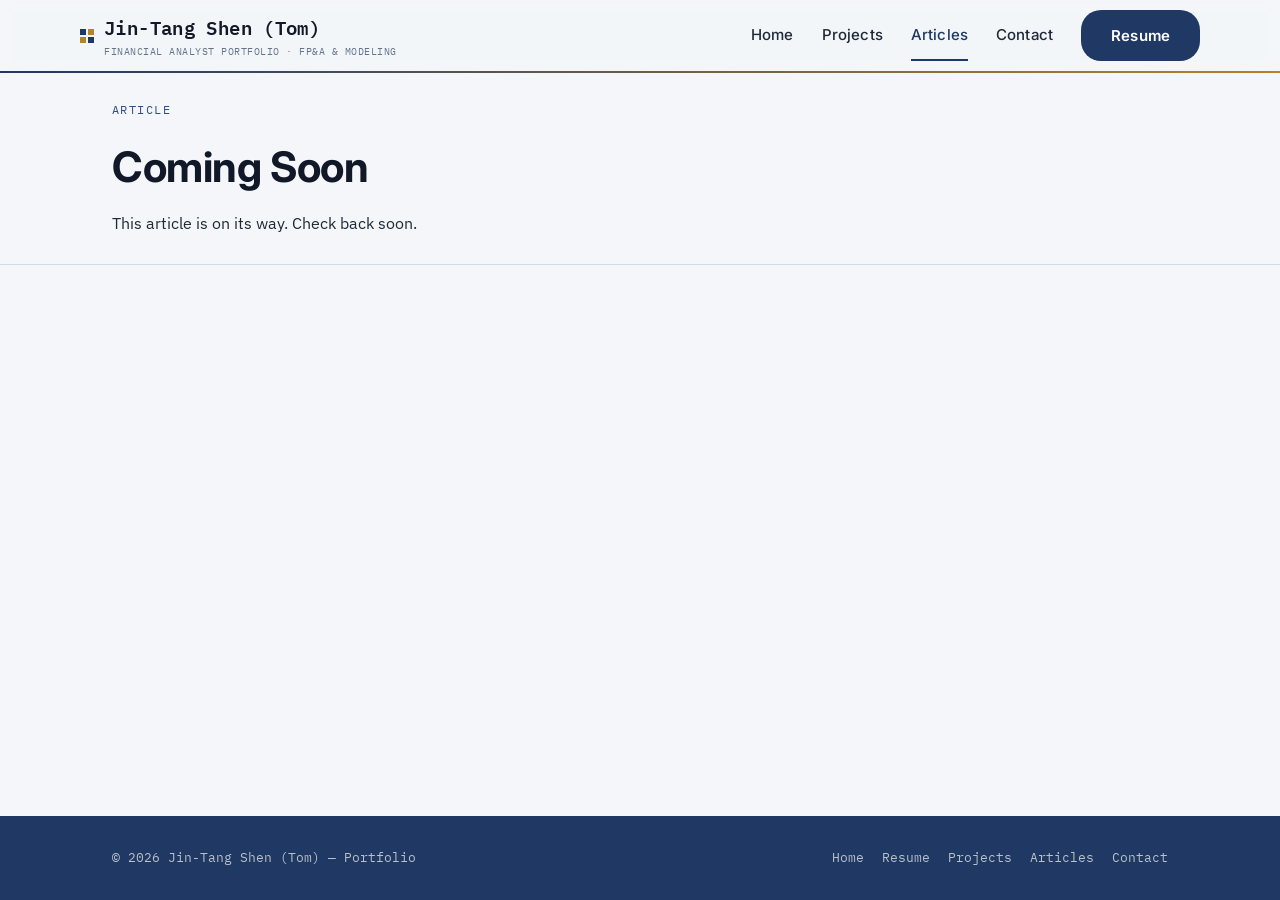
==== article-1.html @ 83a8d23d "Remove hero badge; update wordmark subtitle across all pages Badge removed from hero. Subtitle: 'Fin" ====
﻿<!DOCTYPE html>
<html lang="en">
<head>
<meta charset="UTF-8">
<meta name="viewport" content="width=device-width, initial-scale=1.0">
<!-- Google tag (gtag.js) -->
<script async src="https://www.googletagmanager.com/gtag/js?id=G-GY1DFJFTY4"></script>
<script>
  window.dataLayer = window.dataLayer || [];
  function gtag(){dataLayer.push(arguments);}
  gtag('js', new Date());
  gtag('config', 'G-GY1DFJFTY4');
</script>
<title>Coming Soon — Jin-Tang Shen (Tom)</title>
<link rel="preconnect" href="https://fonts.googleapis.com">
<link rel="preconnect" href="https://fonts.gstatic.com" crossorigin>
<link href="https://fonts.googleapis.com/css2?family=Inter:wght@400;500;600;700;800&family=IBM+Plex+Sans:wght@400;500;600&family=IBM+Plex+Mono:wght@400;500;600&display=swap" rel="stylesheet">
<link rel="stylesheet" href="style.css">
<link rel="icon" type="image/svg+xml" href="data:image/svg+xml,%3Csvg xmlns='http://www.w3.org/2000/svg' viewBox='0 0 32 32'%3E%3Crect x='0' y='0' width='14' height='14' fill='%231F4D3A'/%3E%3Crect x='18' y='0' width='14' height='14' fill='%23B6822A'/%3E%3Crect x='0' y='18' width='14' height='14' fill='%23B6822A'/%3E%3Crect x='18' y='18' width='14' height='14' fill='%231F4D3A'/%3E%3C/svg%3E">
</head>
<body>

<header class="site-nav">
  <div class="wrap nav-row">
    <a class="wordmark" href="index.html">
      <span class="mark"><span></span><span></span><span></span><span></span></span>
      <span class="wordmark-text">Jin-Tang Shen (Tom)<span class="wordmark-sub">Financial Analyst Portfolio · FP&amp;A &amp; Modeling</span></span>
    </a>
    <nav class="links">
      <a href="index.html">Home</a>
      <a href="resume.html" class="nav-cta">Resume</a>
      <a href="projects.html">Projects</a>
      <a href="articles.html" class="active" aria-current="page">Articles</a>
      <a href="contact.html">Contact</a>
    </nav>
  </div>
</header>

<main class="page-main">

<section class="page-header">
  <div class="wrap">
    <span class="eyebrow">Article</span>
    <h1>Coming Soon</h1>
    <p>This article is on its way. Check back soon.</p>
  </div>
</section>

</main>

<footer>
  <div class="wrap">
    <div class="footer-bottom">
      <span>© 2026 Jin-Tang Shen (Tom) — Portfolio</span>
      <nav>
        <a href="index.html">Home</a>
        <a href="resume.html">Resume</a>
        <a href="projects.html">Projects</a>
        <a href="articles.html">Articles</a>
        <a href="contact.html">Contact</a>
      </nav>
    </div>
  </div>
</footer>

</body>
</html>
---- style.css ----
:root{
  --paper:#F4F6F9;
  --paper-alt:#E8EDF5;
  --card:#FFFFFF;
  --ink:#111827;
  --ink-soft:#1F2937;
  --green:#1F3864;
  --green-soft:#2E4D8A;
  --green-tint:#E3E8F0;
  --amber:#B6822A;
  --amber-tint:#FEF0D9;
  --brick:#9C4632;
  --brick-tint:#FDEAE4;
  --line:#D1D9E6;
  --line-soft:#E8EDF5;
  --radius:3px;
  --shadow-sm:0 2px 12px rgba(0,0,0,0.08);
  --shadow-md:0 6px 20px rgba(0,0,0,0.13);
  --shadow-lg:0 18px 40px -22px rgba(31,56,100,0.25);
}
.sr-only{
  position:absolute;
  width:1px; height:1px;
  padding:0; margin:-1px;
  overflow:hidden;
  clip:rect(0,0,0,0);
  white-space:nowrap;
  border:0;
}

*{box-sizing:border-box;}
html{scroll-behavior:smooth;}
html, body{ min-height:100%; }
body{
  margin:0;
  background:var(--paper);
  color:var(--ink);
  font-family:'IBM Plex Sans', sans-serif;
  font-size:16px;
  line-height:1.55;
  -webkit-font-smoothing:antialiased;
  display:flex;
  flex-direction:column;
  min-height:100vh;
}
.page-main{ flex:1 0 auto; }
a{color:inherit; text-decoration:none;}
img{max-width:100%; display:block;}

.eyebrow{
  display:none;
  font-family:'IBM Plex Mono', monospace;
  font-size:12px;
  letter-spacing:.12em;
  text-transform:uppercase;
  color:var(--green-soft);
}
.hero .eyebrow,
.cap-item .eyebrow,
.page-header .eyebrow,
.case-hero .eyebrow,
.project-embed-head .eyebrow{ display:block; }

.wrap{
  max-width:1120px;
  margin:0 auto;
  padding:0 32px;
}

a:focus-visible, button:focus-visible{
  outline:2px solid var(--green);
  outline-offset:3px;
}

@media (prefers-reduced-motion: reduce){
  *{transition:none !important; scroll-behavior:auto !important;}
}

/* ---------- NAV ---------- */
header.site-nav{
  position:sticky; top:0; z-index:50;
  background:rgba(244,246,249,0.92);
  backdrop-filter:saturate(140%) blur(6px);
  border-bottom:none;
}
header.site-nav::after{
  content:'';
  display:block;
  height:2px;
  background:linear-gradient(to right, var(--green) 0%, var(--amber) 100%);
}
.nav-row{
  display:flex; align-items:center; justify-content:space-between;
  padding:10px 0;
}
.wordmark{
  font-family:'IBM Plex Mono', monospace;
  font-weight:600;
  font-size:19px;
  letter-spacing:.02em;
  display:flex; align-items:center; gap:10px;
}
.wordmark-text{ display:flex; flex-direction:column; gap:3px; }
.wordmark-sub{
  font-family:'IBM Plex Mono', monospace;
  font-size:10px;
  font-weight:400;
  letter-spacing:.05em;
  text-transform:uppercase;
  color:#64748B;
  line-height:1;
}
.wordmark .mark{
  width:14px; height:14px;
  display:inline-grid;
  grid-template-columns:1fr 1fr;
  grid-template-rows:1fr 1fr;
  gap:2px;
}
.wordmark .mark span{ background:var(--green); display:block; }
.wordmark .mark span:nth-child(2){ background:var(--amber); }
.wordmark .mark span:nth-child(3){ background:var(--amber); }
.wordmark .mark span:nth-child(4){ background:var(--green); }

nav.links{ display:flex; gap:28px; flex-wrap:wrap; align-items:stretch; }
nav.links a{
  font-family:'Inter', sans-serif;
  font-size:15px;
  font-weight:500;
  letter-spacing:.01em;
  color:var(--ink-soft);
  padding-bottom:0;
  border-bottom:2px solid transparent;
  display:flex;
  align-items:center;
  transition:color .15s ease, border-color .15s ease;
}
nav.links a:hover{ color:var(--green); }
nav.links a.active{ color:var(--green); border-bottom:2px solid var(--green); }
nav.links a.nav-cta{ align-self:center; }
nav.links a.nav-cta{
  background:var(--green);
  color:#ffffff;
  padding:14px 30px;
  border-radius:20px;
  font-weight:600;
  order:99;
  margin-left:auto;
}
nav.links a.nav-cta,
nav.links a.nav-cta.active{
  color:#ffffff;
  border-bottom:none;
  padding-bottom:14px;
}
nav.links a.nav-cta:hover{
  color:#ffffff;
  background:var(--green-soft);
  transform:translateY(-1px);
}

/* ---------- HERO ---------- */
.hero{
  position:relative;
  padding:48px 0;
  overflow:hidden;
}
.hero-grid{
  display:grid;
  grid-template-columns:1.05fr 0.95fr;
  gap:56px;
  align-items:start;
}
.hero h1{
  font-family:'Inter', sans-serif;
  font-weight:600;
  letter-spacing:-0.02em;
  font-size:clamp(32px, 4.2vw, 50px);
  line-height:1.05;
  margin:10px 0 20px;
  color:var(--ink);
}
.hero h1 em{ font-style:normal; color:var(--green); font-weight:800;}
.hero .eyebrow{ display:none; }

.hero-badge{
  display:inline-flex;
  align-items:center;
  gap:8px;
  background:#F0F4F8;
  border:1px solid var(--line);
  border-radius:9999px;
  padding:6px 14px 6px 10px;
  font-family:'IBM Plex Mono', monospace;
  font-size:12px;
  letter-spacing:.04em;
  color:var(--ink-soft);
  margin-bottom:14px;
}
.hero-badge-dot{
  width:7px; height:7px;
  border-radius:50%;
  background:#22C55E;
  flex:none;
}
.hero p.lede{
  font-size:17px;
  color:var(--ink-soft);
  max-width:46ch;
  margin:0 0 28px;
}
.cta-row{ display:flex; gap:14px; flex-wrap:wrap; }
.btn{
  font-family:'Inter', sans-serif;
  font-weight:700;
  font-size:13px;
  letter-spacing:.01em;
  padding:15px 28px;
  border-radius:var(--radius);
  display:inline-block;
  transition:transform .15s ease, background .15s ease, border-color .15s ease;
}
.btn-primary{ background:var(--green); color:#ffffff; border:1px solid var(--green); }
.btn-primary:hover{ background:var(--green-soft); transform:translateY(-1px); }
.btn-secondary{ background:transparent; color:var(--ink); border:1px solid var(--ink); }
.btn-secondary:hover{ background:var(--paper-alt); transform:translateY(-1px); }

/* ledger card */
.ledger-card{
  background:var(--card);
  border:1px solid var(--line);
  box-shadow:var(--shadow-lg);
  border-radius:var(--radius);
  overflow:hidden;
}
.ledger-head{
  padding:16px 20px;
  border-bottom:1px solid var(--line);
  display:flex; justify-content:space-between; align-items:baseline; gap:12px;
}
.ledger-head .title{
  font-family:'IBM Plex Mono', monospace;
  font-size:12px;
  letter-spacing:.06em;
  color:var(--ink);
}
.ledger-head .sub{
  font-family:'IBM Plex Mono', monospace;
  font-size:11px;
  color:var(--ink-soft);
}
.ledger-table{ width:100%; border-collapse:collapse; }
.ledger-table th{
  font-family:'IBM Plex Mono', monospace;
  font-size:11px;
  letter-spacing:.08em;
  text-transform:uppercase;
  color:var(--ink-soft);
  text-align:right;
  padding:12px 20px 10px;
  border-bottom:1px solid var(--line);
}
.ledger-table th:first-child{ text-align:left; }
.ledger-table td{
  padding:13px 20px;
  border-bottom:1px solid var(--line-soft);
  font-family:'IBM Plex Mono', monospace;
  font-size:13px;
  text-align:right;
  font-variant-numeric:tabular-nums;
}
.ledger-table td:first-child{
  text-align:left;
  font-family:'IBM Plex Sans', sans-serif;
  color:var(--ink);
}
.ledger-table tr:last-child td{
  border-bottom:none;
  border-top:1.5px solid var(--green);
  font-weight:600;
  padding-top:15px;
  padding-bottom:15px;
}
.pill{
  display:inline-block;
  font-size:11px;
  padding:2px 8px;
  border-radius:2px;
  font-weight:500;
}
.pill-fav{ background:var(--green-tint); color:var(--green); }
.pill-unfav{ background:var(--brick-tint); color:var(--brick); }

/* ---------- CREDENTIAL STRIP ---------- */
.cred-strip{
  border-top:1px solid var(--line);
  border-bottom:1px solid var(--line);
  padding:12px 0;
  text-align:center;
  background:var(--paper);
}
.cred-bar{
  font-family:'IBM Plex Mono', monospace;
  font-size:11px;
  letter-spacing:.12em;
  color:var(--ink-soft);
  margin:0;
  text-transform:uppercase;
}

/* ---------- CAPABILITIES ---------- */
.capabilities{
  border-bottom:1px solid var(--line);
  padding:48px 0;
  background:var(--card);
}
.cap-row{
  display:grid;
  grid-template-columns:repeat(3, 1fr);
}
.cap-item{
  padding:8px 32px;
  border-left:1px solid var(--line);
}
.cap-item:first-child{ border-left:none; padding-left:0; }
.cap-item h3{
  font-family:'Inter', sans-serif;
  font-weight:600;
  font-size:20px;
  margin:10px 0 8px;
  color:var(--ink);
}
.cap-item p{
  margin:0;
  font-size:15px;
  color:var(--ink-soft);
}

/* ---------- BIO ---------- */
.bio{ padding:48px 0; border-bottom:1px solid var(--line); }
.bio-head{ max-width:60ch; margin-bottom:32px; }
.bio-head h2{
  font-family:'Inter', sans-serif;
  font-weight:700;
  letter-spacing:-0.01em;
  font-size:32px;
  margin:14px 0 0;
}
.bio-body{
  max-width:72ch;
  color:var(--ink);
  font-size:15px;
}
.bio-body p{ margin:0 0 18px; }
.bio-body p:last-child{ margin-bottom:0; }
.bio-body strong{ color:var(--ink); font-weight:600; }
.bio-cta{ margin-top:28px; }
.bio-cta-link{
  font-family:'IBM Plex Mono', monospace;
  font-size:13px;
  color:var(--green);
  border-bottom:1px solid var(--green);
  padding-bottom:2px;
  display:inline-block;
}
.bio-cta-link:hover{ color:var(--green-soft); border-color:var(--green-soft); }

/* ---------- FEATURED PROJECT ---------- */
.featured{ padding:48px 0; background:var(--card); }
.featured-head{ margin-bottom:40px; max-width:60ch; }
.featured-head h2{
  font-family:'Inter', sans-serif;
  font-weight:700;
  letter-spacing:-0.01em;
  font-size:32px;
  margin:14px 0 12px;
}
.featured-head p{ color:var(--ink-soft); margin:0; }

.project-card{
  display:grid;
  grid-template-columns:1fr 1fr;
  border:1px solid var(--line);
  border-radius:var(--radius);
  overflow:hidden;
  background:var(--card);
}
.project-copy{ padding:40px; display:flex; flex-direction:column; justify-content:center; }
.project-copy .tags{
  font-family:'IBM Plex Mono', monospace;
  font-size:11px;
  color:var(--ink-soft);
  letter-spacing:.04em;
  margin-bottom:14px;
}
.project-copy h3{
  font-family:'Inter', sans-serif;
  font-weight:600;
  font-size:24px;
  margin:0 0 14px;
}
.project-copy p{ color:var(--ink-soft); margin:0 0 22px; }
.project-copy .link{
  font-family:'IBM Plex Mono', monospace;
  font-size:13px;
  color:var(--green);
  border-bottom:1px solid var(--green);
  padding-bottom:2px;
  width:fit-content;
}

.project-viz{
  background:var(--paper-alt);
  padding:36px;
  display:flex;
  flex-direction:column;
  justify-content:center;
  border-left:1px solid var(--line);
}
.viz-label{
  font-family:'IBM Plex Mono', monospace;
  font-size:11px;
  letter-spacing:.06em;
  color:var(--ink-soft);
  margin-bottom:18px;
}
.bar-row{ margin-bottom:16px; }
.bar-row:last-child{ margin-bottom:0; }
.bar-meta{
  display:flex; justify-content:space-between;
  font-family:'IBM Plex Mono', monospace;
  font-size:11px;
  color:var(--ink-soft);
  margin-bottom:6px;
}
.bar-track{
  display:flex; flex-direction:column; gap:4px;
}
.bar{ height:9px; border-radius:1px; background:var(--line-soft); position:relative; }
.bar > span{ display:block; height:100%; border-radius:1px; }
.bar.budget > span{ background:var(--ink-soft); opacity:.4; }
.bar.actual > span{ background:var(--green); }

/* ---------- ARTICLES ---------- */
.articles{
  padding:48px 0;
}
.articles-head{ margin-bottom:20px; }
.articles-head h2{
  font-family:'Inter', sans-serif;
  font-weight:700;
  letter-spacing:-0.01em;
  font-size:32px;
  margin:14px 0 0;
}
.article-grid{
  display:grid;
  grid-template-columns:1fr 1fr;
  gap:24px;
}
.article-card{
  background:var(--card);
  padding:32px;
  box-shadow:var(--shadow-sm);
  transition:transform .2s ease, box-shadow .2s ease;
}
.article-card:hover{
  box-shadow:var(--shadow-md);
  transform:translateY(-2px);
}
.article-card .date{
  font-family:'IBM Plex Mono', monospace;
  font-size:11px;
  color:var(--ink-soft);
  letter-spacing:.05em;
}
.article-card h3{
  font-family:'Inter', sans-serif;
  font-weight:600;
  font-size:20px;
  margin:12px 0 10px;
  line-height:1.3;
}
.article-card p{
  color:var(--ink-soft);
  font-size:15px;
  margin:0 0 18px;
}
.article-card .read{
  font-family:'IBM Plex Mono', monospace;
  font-size:13px;
  color:var(--green);
}

/* ---------- PAGE HEADER (subpages) ---------- */
.page-header{
  padding:28px 0 28px;
  border-bottom:1px solid var(--line);
}
.page-header h1{
  font-family:'Inter', sans-serif;
  font-weight:700;
  letter-spacing:-0.01em;
  font-size:clamp(28px, 3.6vw, 42px);
  margin:14px 0 12px;
}
.page-header p{
  color:var(--ink-soft);
  max-width:60ch;
  margin:0;
}

/* ---------- RESUME VIEWER ---------- */
.resume-viewer{ padding:48px 0; background:var(--card); }
.resume-embed{
  width:100%;
  height:1100px;
  border:1px solid var(--line);
  border-radius:var(--radius);
  background:var(--card);
}
.resume-embed p{
  padding:40px;
  text-align:center;
  color:var(--ink-soft);
}
@media (max-width:860px){
  .resume-embed{ height:700px; }
}

/* ---------- CONTACT LINKS ---------- */
.contact-links{ padding:48px 0; background:var(--card); }
.contact-links-row{
  display:grid;
  grid-template-columns:1fr 1fr;
  gap:24px;
}
.contact-link-card{
  display:flex;
  align-items:center;
  gap:14px;
  padding:28px 32px;
  border:1px solid var(--line);
  border-radius:var(--radius);
  background:var(--card);
  transition:border-color .15s ease, transform .15s ease;
}
.contact-link-card:hover{ border-color:var(--green); transform:translateY(-1px); }
.contact-link-icon{
  width:26px; height:26px;
  flex:none;
  display:inline-flex;
  align-items:center;
  justify-content:center;
}
.contact-link-icon svg{ width:100%; height:100%; }
.contact-link-icon-mail{ color:var(--green); }
.contact-link-icon-linkedin{ color:#0A66C2; }
.contact-link-value{
  font-family:'Inter', sans-serif;
  font-weight:600;
  font-size:20px;
  color:var(--ink);
}
.contact-location{
  display:flex;
  align-items:center;
  gap:8px;
  margin-top:20px;
  font-family:'IBM Plex Mono', monospace;
  font-size:13px;
  color:var(--ink-soft);
}
.contact-location-icon{
  width:16px; height:16px;
  flex:none;
  display:inline-flex;
  color:var(--ink-soft);
}
.contact-location-icon svg{ width:100%; height:100%; }
@media (max-width:860px){
  .contact-links-row{ grid-template-columns:1fr; }
}

/* ---------- PROJECTS GRID ---------- */
.projects-grid-section{ padding:48px 0; background:var(--card); }
.projects-grid{
  display:grid;
  grid-template-columns:repeat(3, 1fr);
  gap:28px;
}
.project-tile{
  display:block;
  border:1px solid var(--line);
  border-radius:12px;
  overflow:hidden;
  background:var(--card);
  box-shadow:var(--shadow-sm);
  transition:transform .2s ease, box-shadow .2s ease, border-color .2s ease;
}
.project-tile:hover{
  transform:scale(1.035);
  box-shadow:0 16px 40px rgba(0,0,0,0.14);
  border-color:var(--green);
}
.project-tile-visual{
  position:relative;
  height:200px;
  display:flex;
  align-items:center;
  justify-content:center;
  color:rgba(245,246,240,0.85);
  overflow:hidden;
}
.project-tile-img{
  width:100%; height:100%;
  object-fit:cover;
  display:block;
}
.project-tile-visual svg{ width:46px; height:46px; }
.visual-green{ background:var(--green); }
.visual-amber{ background:var(--amber); }
.visual-brick{ background:var(--brick); }
.project-tile-badge{
  position:absolute;
  top:12px; left:12px;
  font-family:'IBM Plex Mono', monospace;
  font-size:11px;
  letter-spacing:.06em;
  text-transform:uppercase;
  color:var(--ink);
  background:rgba(245,246,240,0.85);
  padding:4px 9px;
  border-radius:2px;
}
.project-tile-body{ padding:20px 22px 24px; }
.project-tile-body h3{
  font-family:'Inter', sans-serif;
  font-weight:600;
  font-size:20px;
  margin:0 0 10px;
  color:var(--ink);
}
.project-tile-skill-tags{
  display:flex; flex-wrap:wrap; gap:6px;
  margin-bottom:12px;
}
.project-tile-skill-tags span{
  font-family:'IBM Plex Mono', monospace;
  font-size:11px;
  letter-spacing:.05em;
  text-transform:uppercase;
  color:var(--green);
  background:var(--green-tint);
  padding:3px 8px;
  border-radius:2px;
}
.project-tile-desc{
  font-size:15px;
  color:var(--ink-soft);
  line-height:1.6;
  margin:0 0 16px;
}
.project-tile-link{
  font-family:'IBM Plex Mono', monospace;
  font-size:13px;
  color:var(--green);
  border-bottom:1px solid var(--green);
  padding-bottom:2px;
}
.project-tile-meta{
  display:flex;
  flex-direction:column;
  gap:5px;
  font-family:'IBM Plex Mono', monospace;
  font-size:13px;
  color:var(--ink-soft);
}
.project-tile-meta strong{ color:var(--ink); font-weight:600; }

/* ---------- CASE STUDY PAGE ---------- */
.case-back{
  display:inline-flex; align-items:center; gap:6px;
  font-family:'IBM Plex Mono', monospace;
  font-size:13px;
  color:var(--green);
  margin-bottom:32px;
  transition:gap .15s ease;
}
.case-back:hover{ gap:10px; }
.case-hero{ padding:28px 0 36px; border-bottom:1px solid var(--line); }
.case-hero h1{
  font-family:'Inter', sans-serif;
  font-weight:700;
  letter-spacing:-0.01em;
  font-size:clamp(26px, 3.2vw, 38px);
  margin:14px 0 20px;
  max-width:none;
}
.case-skill-tags{
  display:flex; flex-wrap:wrap; gap:8px;
  margin-bottom:28px;
}
.case-skill-tags span{
  font-family:'IBM Plex Mono', monospace;
  font-size:11px;
  letter-spacing:.06em;
  text-transform:uppercase;
  color:var(--green);
  background:var(--green-tint);
  padding:4px 10px;
  border-radius:2px;
}
.case-tldr{
  border-left:3px solid var(--green);
  padding:16px 20px;
  background:var(--paper-alt);
  border-radius:0 var(--radius) var(--radius) 0;
  max-width:68ch;
}
.case-tldr .tldr-label{
  font-family:'IBM Plex Mono', monospace;
  font-size:11px;
  letter-spacing:.1em;
  text-transform:uppercase;
  color:var(--green-soft);
  margin-bottom:8px;
}
.case-tldr p{
  margin:0;
  font-size:15px;
  color:var(--ink);
  line-height:1.6;
}
.case-body{ padding:48px 0; background:var(--card); }
.case-section{ margin-bottom:48px; max-width:72ch; }
.case-section:last-child{ margin-bottom:0; }
.case-section h2{
  font-family:'Inter', sans-serif;
  font-weight:700;
  font-size:24px;
  margin:0 0 24px;
  color:var(--ink);
}
.case-sub-grid{
  display:grid;
  grid-template-columns:1fr 1fr;
  gap:24px;
}
.case-sub{
  background:var(--card);
  border:1px solid var(--line);
  border-radius:8px;
  padding:24px;
}
.case-sub h3{
  font-family:'IBM Plex Mono', monospace;
  font-size:11px;
  letter-spacing:.1em;
  text-transform:uppercase;
  color:var(--green-soft);
  margin:0 0 10px;
}
.case-sub p{
  font-size:15px;
  color:var(--ink);
  line-height:1.65;
  margin:0;
}
.case-findings{ list-style:none; padding:0; margin:0; display:flex; flex-direction:column; gap:14px; }
.case-findings li{
  display:flex; gap:12px;
  font-size:15px;
  color:var(--ink);
  line-height:1.65;
}
.case-findings li::before{
  content:'';
  flex:none;
  margin-top:9px;
  width:6px; height:6px;
  border-radius:50%;
  background:var(--green);
}
.dashboard-ph{
  border:1px dashed var(--line);
  border-radius:8px;
  background:var(--paper-alt);
  height:280px;
  display:flex; flex-direction:column;
  align-items:center; justify-content:center;
  gap:10px;
  color:var(--ink-soft);
  max-width:72ch;
}
.dashboard-ph .ph-label{
  font-family:'IBM Plex Mono', monospace;
  font-size:11px;
  letter-spacing:.06em;
  text-transform:uppercase;
}
.case-download{ text-align:left; margin-top:48px; }
.excel-embed-wrap iframe{
  width:100%;
  height:640px;
  border:1px solid var(--line);
  border-radius:8px;
  display:block;
}
@media (max-width:860px){
  .case-sub-grid{ grid-template-columns:1fr; }
  .case-hero h1{ font-size:clamp(24px, 5vw, 32px); }
}
/* ---------- ARTICLES CAROUSEL ---------- */
.carousel-shell{ position:relative; }
.carousel-btn{
  width:36px; height:36px;
  border:1px solid var(--line);
  background:var(--card);
  border-radius:var(--radius);
  font-size:18px;
  cursor:pointer;
  color:var(--ink);
  display:inline-flex;
  align-items:center; justify-content:center;
  transition:border-color .15s ease, color .15s ease;
  line-height:1;
}
.carousel-btn:hover:not(:disabled){ border-color:var(--green); color:var(--green); }
.carousel-btn:disabled{ opacity:.3; cursor:default; }
.carousel-shell .carousel-btn{
  position:absolute;
  top:50%;
  transform:translateY(-50%);
  z-index:2;
  box-shadow:0 4px 14px rgba(22,32,26,0.12);
}
.carousel-shell .carousel-btn-prev{ left:-18px; }
.carousel-shell .carousel-btn-next{ right:-18px; }
.carousel-viewport{ overflow:hidden; }
.carousel-track{
  display:flex;
  gap:24px;
  transition:transform .35s ease;
}
.carousel-card{ flex-shrink:0; }

/* ---------- ARTICLES LIST ---------- */
.articles-list-section{
  padding:48px 0;
}
.articles-list-heading{
  font-family:'IBM Plex Mono', monospace;
  font-size:11px;
  letter-spacing:.1em;
  text-transform:uppercase;
  color:var(--ink-soft);
  margin:0 0 0;
  font-weight:500;
}
.article-list-v2{
  list-style:none;
  margin:32px 0 0;
  padding:0;
}
.article-row{
  display:grid;
  grid-template-columns:160px 1fr;
  gap:0 56px;
  padding:36px 0;
  border-top:1.5px solid var(--ink);
}
.article-row:last-child{
  border-bottom:1.5px solid var(--ink);
}
.article-row-meta{
  padding-top:3px;
}
.article-row-date{
  display:block;
  font-family:'IBM Plex Mono', monospace;
  font-size:11px;
  letter-spacing:.05em;
  color:var(--ink);
  margin-bottom:10px;
}
.article-row-tag{
  display:inline-block;
  font-family:'IBM Plex Mono', monospace;
  font-size:11px;
  letter-spacing:.07em;
  color:var(--ink);
  border:1px solid var(--ink);
  padding:3px 7px;
  line-height:1.2;
}
.article-row-title{
  font-family:'Inter', sans-serif;
  font-weight:700;
  font-size:24px;
  letter-spacing:-0.01em;
  line-height:1.25;
  margin:0 0 12px;
}
.article-row-title a{
  color:var(--ink);
  text-decoration:none;
}
.article-row-title a:hover{ color:var(--green); }
.article-row-excerpt{
  color:var(--ink-soft);
  font-size:15px;
  line-height:1.6;
  margin:0 0 18px;
  max-width:72ch;
}
.article-row-link{
  font-family:'IBM Plex Mono', monospace;
  font-size:11px;
  letter-spacing:.08em;
  text-transform:uppercase;
  color:var(--ink);
  text-decoration:none;
}
.article-row-link:hover{ color:var(--green); }
/* ---------- FOOTER ---------- */
footer{
  background:var(--green);
  color:var(--paper);
  padding:32px 0;
}
.footer-bottom{
  display:flex; justify-content:space-between; flex-wrap:wrap; gap:12px;
  font-family:'IBM Plex Mono', monospace;
  font-size:13px;
  color:rgba(245,246,240,0.72);
}
.footer-bottom nav{ display:flex; gap:18px; }
.footer-bottom nav a:hover{ color:var(--paper); }

/* ---------- DATA TABLE (article prose tables) ---------- */
.table-wrap{ overflow-x:auto; margin:28px 0; }
.data-table{
  width:100%;
  border-collapse:collapse;
  font-family:'IBM Plex Mono', monospace;
  font-size:13px;
}
.data-table th{
  font-size:11px;
  letter-spacing:.06em;
  text-transform:uppercase;
  color:var(--ink-soft);
  text-align:right;
  padding:10px 16px 8px;
  border-bottom:1.5px solid var(--line);
}
.data-table th:first-child{ text-align:left; }
.data-table td{
  padding:12px 16px;
  border-bottom:1px solid var(--line-soft);
  text-align:right;
  font-variant-numeric:tabular-nums;
  color:var(--ink);
}
.data-table td:first-child{
  text-align:left;
  font-family:'IBM Plex Sans', sans-serif;
  font-size:15px;
}
.data-table tr:last-child td{
  border-bottom:none;
  border-top:1.5px solid var(--green);
  font-weight:600;
}

/* ---------- FEATURED LIST CARD (hero right side) ---------- */
.featured-list-card{
  background:var(--paper-alt);
  border:1px solid var(--line);
  box-shadow:var(--shadow-lg);
  border-radius:var(--radius);
  overflow:hidden;
}
.fl-head{
  padding:15px 22px;
  border-bottom:1px solid var(--line);
  font-family:'IBM Plex Mono', monospace;
  font-size:16px;
  font-weight:600;
  letter-spacing:.02em;
  color:var(--green);
  background:var(--card);
}
.fl-row{
  display:flex;
  align-items:center;
  gap:18px;
  padding:22px 22px;
  border-bottom:1px solid var(--line-soft);
  transition:background .15s ease;
  color:inherit;
  background:var(--card);
}
.fl-row:last-of-type{ border-bottom:none; }
.fl-row:hover{ background:var(--green-tint); }
.fl-num{
  font-family:'IBM Plex Mono', monospace;
  font-size:15px;
  font-weight:600;
  color:var(--green);
  letter-spacing:.04em;
  flex:none;
  width:28px;
}
.fl-body{ flex:1; min-width:0; }
.fl-title{
  font-family:'Inter', sans-serif;
  font-weight:600;
  font-size:14.5px;
  color:var(--ink);
  margin:0 0 9px;
  line-height:1.35;
  transition:color .15s ease;
}
.fl-tags{ display:flex; flex-wrap:wrap; gap:5px; }
.fl-tags span{
  font-family:'IBM Plex Mono', monospace;
  font-size:10px;
  letter-spacing:.04em;
  color:var(--green-soft);
  background:rgba(227,232,240,0.5);
  padding:3px 8px;
  border-radius:2px;
}
.fl-arrow{
  font-size:15px;
  color:var(--ink-soft);
  flex:none;
  transition:transform .15s ease, color .15s ease;
}
.fl-row:hover .fl-arrow{ transform:translateX(3px); color:var(--green); }
.fl-row:hover .fl-title{ color:var(--green); }
.fl-footer{
  padding:15px 22px;
  background:var(--green-tint);
  border-top:1.5px solid var(--line);
}
.fl-footer a{
  font-family:'IBM Plex Mono', monospace;
  font-size:12px;
  font-weight:600;
  letter-spacing:.06em;
  color:var(--green);
  display:inline-flex;
  align-items:center;
  gap:6px;
  transition:transform .2s ease, color .15s ease;
}
.fl-footer a:hover{ color:var(--green-soft); transform:translateX(4px); }

/* ---------- RESPONSIVE ---------- */
@media (max-width:1024px){
  .hero-grid{ gap:32px; }
  .projects-grid{ grid-template-columns:repeat(2, 1fr); }
}

/* ---------- PROJECT EMBED ---------- */
.project-embed-section{
  padding:48px 0;
  border-top:1px solid var(--line);
}
.project-embed-head{
  margin-bottom:32px;
}
.project-embed-head h2{
  font-family:'Inter', sans-serif;
  font-weight:700;
  letter-spacing:-0.01em;
  font-size:32px;
  margin:14px 0 10px;
  color:var(--ink);
}
.project-embed-head p{
  color:var(--ink-soft);
  font-size:15px;
  max-width:60ch;
  margin:0;
}
.powerbi-embed{
  position:relative;
  padding-bottom:62.25%;
  height:0;
  overflow:hidden;
  border:1px solid var(--line);
  border-radius:var(--radius);
  background:var(--paper-alt);
}
.powerbi-embed iframe{
  position:absolute;
  top:0; left:0;
  width:100%; height:100%;
  border:0;
}
@media (max-width:860px){
  .hero-grid{ grid-template-columns:1fr; }
  .cap-row{ grid-template-columns:1fr; }
  .cap-item{ border-left:none; border-top:1px solid var(--line); padding:24px 0 0; margin-top:24px;}
  .cap-item:first-child{ border-top:none; margin-top:0; padding-top:0; }
  .project-card{ grid-template-columns:1fr; }
  .project-viz{ border-left:none; border-top:1px solid var(--line); }
  .article-grid{ grid-template-columns:1fr; }
  .projects-grid{ grid-template-columns:1fr; }
  .article-row{ grid-template-columns:1fr; gap:12px; }
  .carousel-shell .carousel-btn-prev{ left:-6px; }
  .carousel-shell .carousel-btn-next{ right:-6px; }
  .wrap{ padding:0 20px; }
  nav.links{ gap:16px; }
  nav.links a{ padding:10px 4px; }
  nav.links a.nav-cta{ padding:7px 16px; }
  .wordmark{ font-size:13px; letter-spacing:.03em; }
}
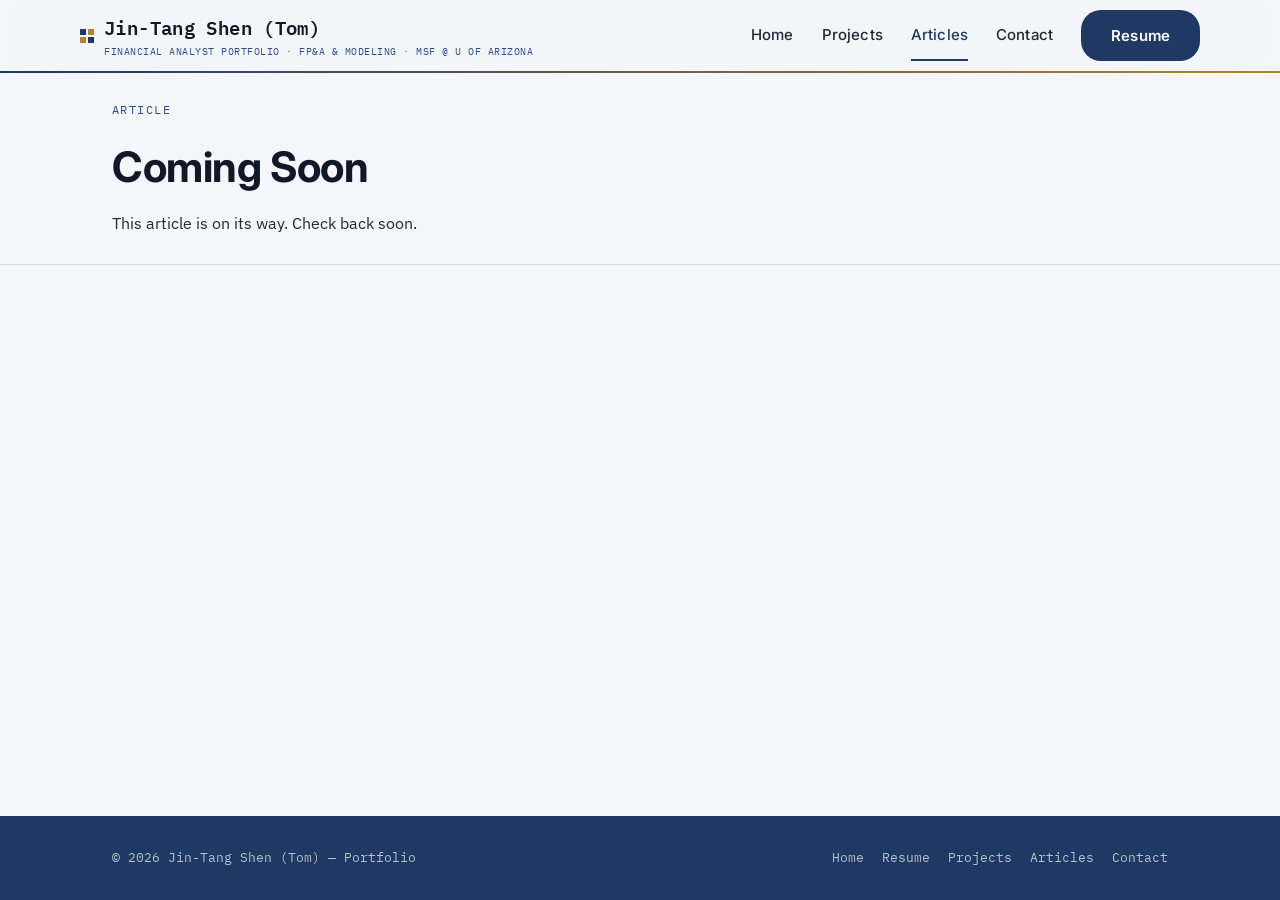
==== commit c19eeb6e: "Subtitle colour #2E4D8A + add MSF @ U of Arizona across all pages Co-Authored-By: Claude Sonnet 4.6 " ====
--- a/article-1.html
+++ b/article-1.html
@@ -24,7 +24,7 @@
   <div class="wrap nav-row">
     <a class="wordmark" href="index.html">
       <span class="mark"><span></span><span></span><span></span><span></span></span>
-      <span class="wordmark-text">Jin-Tang Shen (Tom)<span class="wordmark-sub">Financial Analyst Portfolio · FP&amp;A &amp; Modeling</span></span>
+      <span class="wordmark-text">Jin-Tang Shen (Tom)<span class="wordmark-sub">Financial Analyst Portfolio · FP&amp;A &amp; Modeling · MSF @ U of Arizona</span></span>
     </a>
     <nav class="links">
       <a href="index.html">Home</a>
--- a/style.css
+++ b/style.css
@@ -107,7 +107,7 @@
   font-weight:400;
   letter-spacing:.05em;
   text-transform:uppercase;
-  color:#64748B;
+  color:#2E4D8A;
   line-height:1;
 }
 .wordmark .mark{
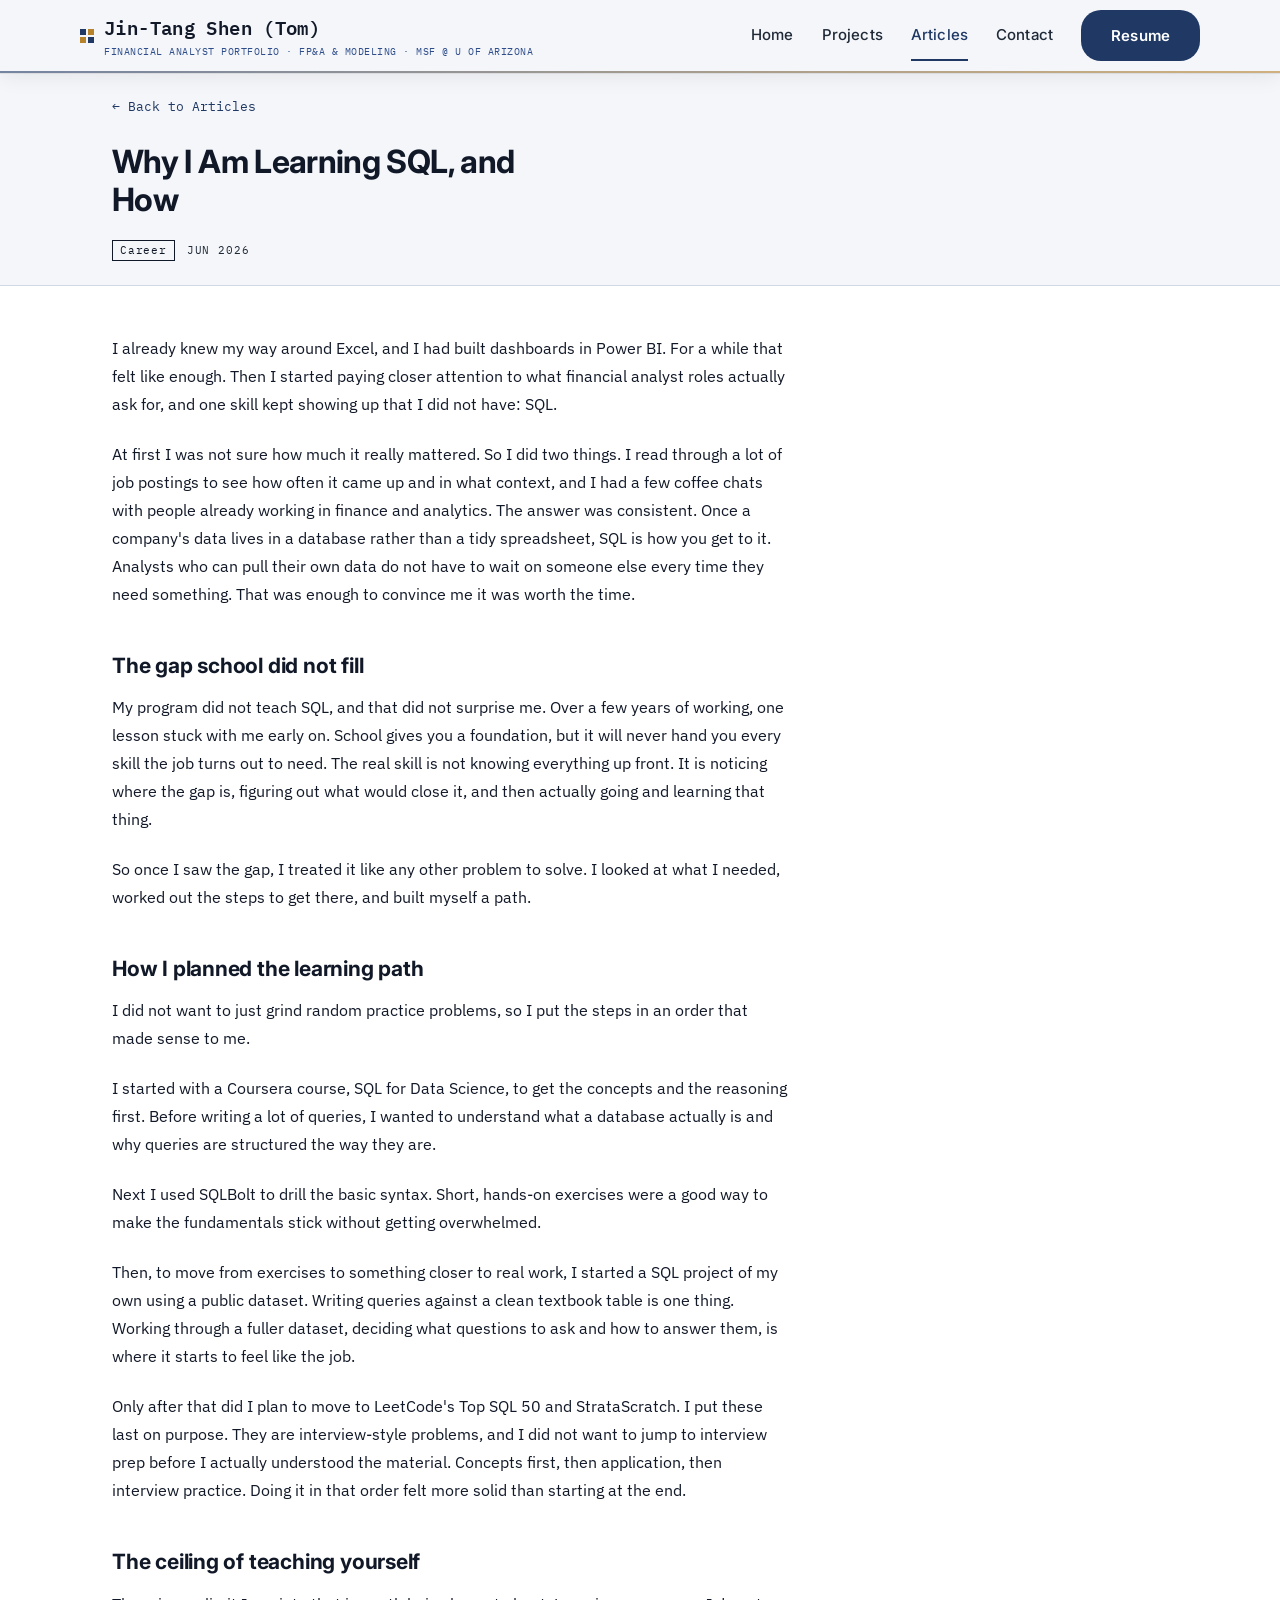
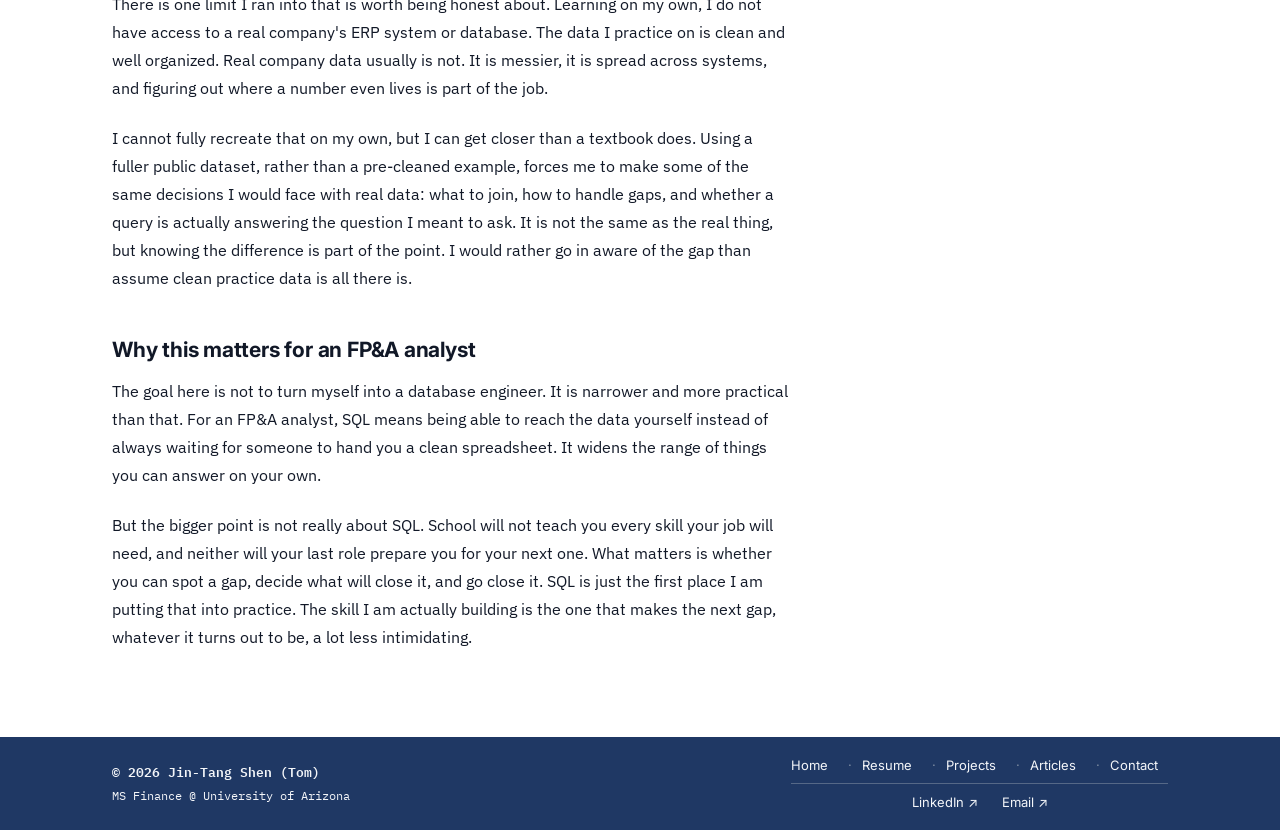
==== commit 8e60f474: "Update SQL article, font consistency, and homepage card images - Add full SQL learning article to ar" ====
--- a/article-1.html
+++ b/article-1.html
@@ -1,4 +1,4 @@
-﻿<!DOCTYPE html>
+<!DOCTYPE html>
 <html lang="en">
 <head>
 <meta charset="UTF-8">
@@ -11,12 +11,12 @@
   gtag('js', new Date());
   gtag('config', 'G-GY1DFJFTY4');
 </script>
-<title>Coming Soon — Jin-Tang Shen (Tom)</title>
+<title>Why I Am Learning SQL, and How — Jin-Tang Shen (Tom)</title>
 <link rel="preconnect" href="https://fonts.googleapis.com">
 <link rel="preconnect" href="https://fonts.gstatic.com" crossorigin>
 <link href="https://fonts.googleapis.com/css2?family=Inter:wght@400;500;600;700;800&family=IBM+Plex+Sans:wght@400;500;600&family=IBM+Plex+Mono:wght@400;500;600&display=swap" rel="stylesheet">
 <link rel="stylesheet" href="style.css">
-<link rel="icon" type="image/svg+xml" href="data:image/svg+xml,%3Csvg xmlns='http://www.w3.org/2000/svg' viewBox='0 0 32 32'%3E%3Crect x='0' y='0' width='14' height='14' fill='%231F4D3A'/%3E%3Crect x='18' y='0' width='14' height='14' fill='%23B6822A'/%3E%3Crect x='0' y='18' width='14' height='14' fill='%23B6822A'/%3E%3Crect x='18' y='18' width='14' height='14' fill='%231F4D3A'/%3E%3C/svg%3E">
+<link rel="icon" type="image/svg+xml" href="data:image/svg+xml,%3Csvg xmlns='http://www.w3.org/2000/svg' viewBox='0 0 32 32'%3E%3Crect x='0' y='0' width='14' height='14' fill='%231F3864'/%3E%3Crect x='18' y='0' width='14' height='14' fill='%23B6822A'/%3E%3Crect x='0' y='18' width='14' height='14' fill='%23B6822A'/%3E%3Crect x='18' y='18' width='14' height='14' fill='%231F3864'/%3E%3C/svg%3E">
 </head>
 <body>
 
@@ -38,11 +38,56 @@
 
 <main class="page-main">
 
-<section class="page-header">
+<section class="article-hero">
   <div class="wrap">
-    <span class="eyebrow">Article</span>
-    <h1>Coming Soon</h1>
-    <p>This article is on its way. Check back soon.</p>
+    <a href="articles.html" class="case-back">← Back to Articles</a>
+    <h1 class="article-hero-title">Why I Am Learning SQL, and How</h1>
+    <div class="article-hero-meta">
+      <span class="article-row-tag">Career</span>
+      <span class="article-hero-date">JUN 2026</span>
+    </div>
+  </div>
+</section>
+
+<section class="article-body-section">
+  <div class="wrap">
+    <div class="article-prose">
+
+      <p>I already knew my way around Excel, and I had built dashboards in Power BI. For a while that felt like enough. Then I started paying closer attention to what financial analyst roles actually ask for, and one skill kept showing up that I did not have: SQL.</p>
+
+      <p>At first I was not sure how much it really mattered. So I did two things. I read through a lot of job postings to see how often it came up and in what context, and I had a few coffee chats with people already working in finance and analytics. The answer was consistent. Once a company's data lives in a database rather than a tidy spreadsheet, SQL is how you get to it. Analysts who can pull their own data do not have to wait on someone else every time they need something. That was enough to convince me it was worth the time.</p>
+
+      <h2>The gap school did not fill</h2>
+
+      <p>My program did not teach SQL, and that did not surprise me. Over a few years of working, one lesson stuck with me early on. School gives you a foundation, but it will never hand you every skill the job turns out to need. The real skill is not knowing everything up front. It is noticing where the gap is, figuring out what would close it, and then actually going and learning that thing.</p>
+
+      <p>So once I saw the gap, I treated it like any other problem to solve. I looked at what I needed, worked out the steps to get there, and built myself a path.</p>
+
+      <h2>How I planned the learning path</h2>
+
+      <p>I did not want to just grind random practice problems, so I put the steps in an order that made sense to me.</p>
+
+      <p>I started with a Coursera course, SQL for Data Science, to get the concepts and the reasoning first. Before writing a lot of queries, I wanted to understand what a database actually is and why queries are structured the way they are.</p>
+
+      <p>Next I used SQLBolt to drill the basic syntax. Short, hands-on exercises were a good way to make the fundamentals stick without getting overwhelmed.</p>
+
+      <p>Then, to move from exercises to something closer to real work, I started a SQL project of my own using a public dataset. Writing queries against a clean textbook table is one thing. Working through a fuller dataset, deciding what questions to ask and how to answer them, is where it starts to feel like the job.</p>
+
+      <p>Only after that did I plan to move to LeetCode's Top SQL 50 and StrataScratch. I put these last on purpose. They are interview-style problems, and I did not want to jump to interview prep before I actually understood the material. Concepts first, then application, then interview practice. Doing it in that order felt more solid than starting at the end.</p>
+
+      <h2>The ceiling of teaching yourself</h2>
+
+      <p>There is one limit I ran into that is worth being honest about. Learning on my own, I do not have access to a real company's ERP system or database. The data I practice on is clean and well organized. Real company data usually is not. It is messier, it is spread across systems, and figuring out where a number even lives is part of the job.</p>
+
+      <p>I cannot fully recreate that on my own, but I can get closer than a textbook does. Using a fuller public dataset, rather than a pre-cleaned example, forces me to make some of the same decisions I would face with real data: what to join, how to handle gaps, and whether a query is actually answering the question I meant to ask. It is not the same as the real thing, but knowing the difference is part of the point. I would rather go in aware of the gap than assume clean practice data is all there is.</p>
+
+      <h2>Why this matters for an FP&amp;A analyst</h2>
+
+      <p>The goal here is not to turn myself into a database engineer. It is narrower and more practical than that. For an FP&amp;A analyst, SQL means being able to reach the data yourself instead of always waiting for someone to hand you a clean spreadsheet. It widens the range of things you can answer on your own.</p>
+
+      <p>But the bigger point is not really about SQL. School will not teach you every skill your job will need, and neither will your last role prepare you for your next one. What matters is whether you can spot a gap, decide what will close it, and go close it. SQL is just the first place I am putting that into practice. The skill I am actually building is the one that makes the next gap, whatever it turns out to be, a lot less intimidating.</p>
+
+    </div>
   </div>
 </section>
 
@@ -50,15 +95,25 @@
 
 <footer>
   <div class="wrap">
-    <div class="footer-bottom">
-      <span>© 2026 Jin-Tang Shen (Tom) — Portfolio</span>
-      <nav>
-        <a href="index.html">Home</a>
-        <a href="resume.html">Resume</a>
-        <a href="projects.html">Projects</a>
-        <a href="articles.html">Articles</a>
-        <a href="contact.html">Contact</a>
-      </nav>
+    <div class="footer-inner">
+      <div class="footer-left">
+        <span class="footer-name">&copy; 2026 Jin-Tang Shen (Tom)</span>
+        <span class="footer-sub">MS Finance @ University of Arizona</span>
+      </div>
+      <div class="footer-right">
+        <nav class="footer-nav">
+          <a href="index.html">Home</a>
+          <a href="resume.html">Resume</a>
+          <a href="projects.html">Projects</a>
+          <a href="articles.html">Articles</a>
+          <a href="contact.html">Contact</a>
+        </nav>
+        <div class="footer-rule"></div>
+        <div class="footer-links">
+          <a href="https://www.linkedin.com/in/jintang-shen/" target="_blank" rel="noopener">LinkedIn &#8599;</a>
+          <a href="mailto:tom91517@gmail.com">Email &#8599;</a>
+        </div>
+      </div>
     </div>
   </div>
 </footer>
--- a/style.css
+++ b/style.css
@@ -52,11 +52,11 @@
   font-family:'IBM Plex Mono', monospace;
   font-size:12px;
   letter-spacing:.12em;
-  text-transform:uppercase;
   color:var(--green-soft);
 }
 .hero .eyebrow,
-.cap-item .eyebrow,
+.cap-card .eyebrow,
+.cap-section-head .eyebrow,
 .page-header .eyebrow,
 .case-hero .eyebrow,
 .project-embed-head .eyebrow{ display:block; }
@@ -79,15 +79,18 @@
 /* ---------- NAV ---------- */
 header.site-nav{
   position:sticky; top:0; z-index:50;
-  background:rgba(244,246,249,0.92);
-  backdrop-filter:saturate(140%) blur(6px);
+  background:rgba(244,246,249,0.65);
+  backdrop-filter:saturate(180%) blur(20px);
+  -webkit-backdrop-filter:saturate(180%) blur(20px);
+  box-shadow:0 0 0 1px rgba(17,24,39,0.07), 0 4px 20px rgba(17,24,39,0.07);
   border-bottom:none;
 }
 header.site-nav::after{
   content:'';
   display:block;
-  height:2px;
+  height:1.5px;
   background:linear-gradient(to right, var(--green) 0%, var(--amber) 100%);
+  opacity:0.6;
 }
 .nav-row{
   display:flex; align-items:center; justify-content:space-between;
@@ -165,6 +168,15 @@
   padding:48px 0;
   overflow:hidden;
 }
+.hero::after{
+  content:'';
+  position:absolute;
+  bottom:0; left:0; right:0;
+  height:100px;
+  background:linear-gradient(to bottom, transparent 0%, rgba(17,24,39,0.18) 100%);
+  pointer-events:none;
+  z-index:1;
+}
 .hero-grid{
   display:grid;
   grid-template-columns:1.05fr 0.95fr;
@@ -177,7 +189,7 @@
   letter-spacing:-0.02em;
   font-size:clamp(32px, 4.2vw, 50px);
   line-height:1.05;
-  margin:10px 0 20px;
+  margin:0 0 20px;
   color:var(--ink);
 }
 .hero h1 em{ font-style:normal; color:var(--green); font-weight:800;}
@@ -205,7 +217,7 @@
 }
 .hero p.lede{
   font-size:17px;
-  color:var(--ink-soft);
+  color:var(--ink);
   max-width:46ch;
   margin:0 0 28px;
 }
@@ -271,7 +283,7 @@
 }
 .ledger-table td:first-child{
   text-align:left;
-  font-family:'IBM Plex Sans', sans-serif;
+  font-family:'IBM Plex Mono', monospace;
   color:var(--ink);
 }
 .ledger-table tr:last-child td{
@@ -310,35 +322,542 @@
 
 /* ---------- CAPABILITIES ---------- */
 .capabilities{
-  border-bottom:1px solid var(--line);
-  padding:48px 0;
-  background:var(--card);
-}
+  padding:80px 0;
+  background:linear-gradient(to bottom, #1E293B, #111827, #0F172A);
+  overflow:hidden;
+  border-top:1px solid var(--line);
+}
+
+/* ---------- SHOWCASE (Core Competencies) ---------- */
+.showcase-grid{
+  display:grid;
+  grid-template-columns:minmax(0,1fr) 340px;
+  gap:60px;
+  align-items:start;
+}
+/* ---------- TRI-PANEL GALLERY ---------- */
+.showcase-stack-wrap{ min-width:0; }
+
+/* macOS window frame */
+.tri-panel-window{
+  width:100%;
+  border-radius:12px;
+  overflow:hidden;
+  background:#0f172a;
+  border:1px solid rgba(255,255,255,0.1);
+  box-shadow:0 24px 80px rgba(0,0,0,0.8), 0 0 0 1px rgba(255,255,255,0.04);
+}
+
+/* macOS header bar */
+.tri-panel-header{
+  height:36px;
+  background:#1e293b;
+  border-bottom:1px solid rgba(255,255,255,0.07);
+  display:flex;
+  align-items:center;
+  padding:0 14px;
+  flex-shrink:0;
+}
+.tri-panel-dots{ display:flex; gap:7px; align-items:center; }
+.tri-panel-dots span{
+  width:12px; height:12px;
+  border-radius:50%;
+  flex-shrink:0;
+}
+.dot-close{ background:#ef4444; }
+.dot-min{ background:#f59e0b; }
+.dot-max{ background:#22c55e; }
+
+/* Panel body */
+.tri-panel-body{
+  position:relative;
+  width:100%;
+  aspect-ratio:16/9;
+  overflow:hidden;
+  background:#020817;
+}
+
+/* Each panel — absolutely fills the body, clipped diagonally */
+.tri-panel{
+  position:absolute;
+  inset:0;
+  transition:filter 0.3s ease;
+}
+.tri-panel:hover{ filter:brightness(1.12); }
+.tri-panel img{
+  width:100%; height:100%;
+  object-fit:cover;
+  display:block;
+}
+
+/* Diagonal clip-paths — slant leans left going downward (~9% offset) */
+.panel-sql{
+  clip-path:polygon(0 0, 32.8% 0, 23.8% 100%, 0 100%);
+  z-index:1;
+}
+.panel-sql img{ object-position:left top; }
+
+.panel-powerbi{
+  clip-path:polygon(33.2% 0, 70.8% 0, 61.8% 100%, 24.2% 100%);
+  z-index:1;
+}
+.panel-powerbi img{ object-position:center top; }
+
+.panel-excel{
+  clip-path:polygon(71.2% 0, 100% 0, 100% 100%, 62.2% 100%);
+  z-index:1;
+}
+.panel-excel img{ object-position:right top; }
+
+/* Badges overlay — sits above all panels, not clipped */
+.tri-panel-badges{
+  position:absolute;
+  inset:0;
+  z-index:5;
+  pointer-events:none;
+}
+.tri-badge{
+  position:absolute;
+  bottom:14px;
+  background:rgba(2,8,23,0.78);
+  border:1px solid rgba(255,255,255,0.15);
+  border-radius:999px;
+  padding:5px 12px;
+  font-family:'IBM Plex Mono',monospace;
+  font-size:11px;
+  font-weight:500;
+  color:rgba(255,255,255,0.9);
+  letter-spacing:0.04em;
+  white-space:nowrap;
+  pointer-events:auto;
+}
+.badge-sql{ left:3%; }
+.badge-powerbi{ left:50%; transform:translateX(-50%); }
+.badge-excel{ right:3%; }
+
+/* ===== WORKFLOW ILLUSTRATION ===== */
+.wf-scene{
+  position:relative;
+  width:100%;
+  aspect-ratio:4/3;
+  background:#060C19;
+  border-radius:14px;
+  overflow:hidden;
+  border:1px solid rgba(255,255,255,0.06);
+  box-shadow:0 8px 40px rgba(0,0,0,0.5);
+}
+.wf-scene::before{
+  content:'';
+  position:absolute;
+  inset:0;
+  background:
+    radial-gradient(ellipse 55% 55% at 18% 30%, rgba(37,99,235,0.13) 0%, transparent 100%),
+    radial-gradient(ellipse 55% 55% at 82% 72%, rgba(37,99,235,0.09) 0%, transparent 100%),
+    radial-gradient(circle, rgba(59,130,246,0.07) 1px, transparent 1px) 0 0 / 28px 28px;
+  pointer-events:none;
+}
+.wf-connectors{
+  position:absolute;
+  inset:0;
+  width:100%; height:100%;
+  pointer-events:none;
+  z-index:1;
+  overflow:visible;
+}
+.wf-win{
+  position:absolute;
+  border-radius:10px;
+  overflow:hidden;
+  box-shadow:0 20px 60px rgba(0,0,0,0.55), 0 0 0 1px rgba(255,255,255,0.08);
+}
+.wf-win-sql{
+  background:#0C1526;
+  left:1%;
+  top:5%;
+  width:57%;
+  z-index:4;
+  transform:rotate(-1.2deg);
+}
+.wf-win-excel{
+  background:#FFFFFF;
+  left:17%;
+  top:31%;
+  width:58%;
+  z-index:3;
+  transform:rotate(0.7deg);
+}
+.wf-win-pbi{
+  background:#FFFFFF;
+  left:36%;
+  top:57%;
+  width:61%;
+  z-index:2;
+  transform:rotate(-0.5deg);
+}
+/* title bars */
+.wf-titlebar{
+  display:flex;
+  align-items:center;
+  gap:8px;
+  padding:0 12px;
+  height:32px;
+  flex-shrink:0;
+}
+.wf-tb-sql  { background:#1A2840; border-bottom:1px solid rgba(255,255,255,0.06); }
+.wf-tb-xlsx { background:#EEF2F7; border-bottom:1px solid #DDE3EB; }
+.wf-tb-pbi  { background:#1F3864; border-bottom:1px solid rgba(255,255,255,0.1); }
+.wf-dots{ display:flex; gap:5px; align-items:center; }
+.wf-dot { width:9px; height:9px; border-radius:50%; flex-shrink:0; }
+.wfd-r{ background:#EF4444; }
+.wfd-y{ background:#F59E0B; }
+.wfd-g{ background:#22C55E; }
+.wf-fname{
+  font-family:'IBM Plex Mono',monospace;
+  font-size:10px;
+  flex:1;
+  text-align:center;
+  letter-spacing:0.02em;
+}
+.wf-fname-sql  { color:rgba(255,255,255,0.38); }
+.wf-fname-xlsx { color:#64748B; }
+.wf-fname-pbi  { color:rgba(255,255,255,0.7); }
+/* SQL editor */
+.wf-editor{
+  padding:10px 14px 12px;
+  font-family:'IBM Plex Mono',monospace;
+  font-size:9.5px;
+  line-height:1.65;
+  color:#8899B0;
+  background:#0C1526;
+  overflow:hidden;
+}
+.wfc{ display:block; white-space:pre; }
+.wfc-kw  { color:#60A5FA; }
+.wfc-fn  { color:#C084FC; }
+.wfc-str { color:#34D399; }
+.wfc-num { color:#FB923C; }
+.wfc-col { color:#E2E8F0; }
+.wfc-tbl { color:#FDE68A; }
+.wfc-cmt { color:#2E4060; }
+/* Excel formula bar */
+.wf-fbar{
+  display:flex;
+  align-items:center;
+  background:#FAFBFC;
+  border-bottom:1px solid #DDE3EB;
+  height:22px;
+}
+.wf-fbar-cell{
+  font-family:'IBM Plex Mono',monospace;
+  font-size:9px;
+  color:#64748B;
+  padding:0 8px;
+  border-right:1px solid #DDE3EB;
+  min-width:30px;
+  text-align:center;
+  height:100%;
+  display:flex;
+  align-items:center;
+}
+.wf-fbar-formula{
+  font-family:'IBM Plex Mono',monospace;
+  font-size:9px;
+  color:#1E3A5F;
+  padding:0 8px;
+}
+/* Excel grid */
+.wf-grid{
+  width:100%;
+  border-collapse:collapse;
+  font-size:9px;
+  font-family:'IBM Plex Sans',sans-serif;
+  font-variant-numeric:tabular-nums;
+}
+.wf-grid colgroup col:first-child{ width:30%; }
+.wf-grid thead th{
+  background:#1F3864;
+  color:#fff;
+  font-weight:600;
+  padding:4px 7px;
+  text-align:left;
+  font-size:8.5px;
+  white-space:nowrap;
+  border-right:1px solid rgba(255,255,255,0.1);
+}
+.wf-grid thead th:not(:first-child){ text-align:right; }
+.wf-grid tbody td{
+  padding:3px 7px;
+  border-bottom:1px solid #EEF2F7;
+  border-right:1px solid #EEF2F7;
+  color:#334155;
+  white-space:nowrap;
+}
+.wf-grid tbody td.num{ text-align:right; }
+.wf-grid tr:nth-child(even) td{ background:#F8FAFC; }
+.wf-grid td.wf-bad{
+  background:#FEE2E2 !important;
+  color:#9B1C1C;
+  font-weight:600;
+  text-align:right;
+}
+.wf-grid td.wf-good{
+  background:#D1FAE5 !important;
+  color:#065F46;
+  font-weight:600;
+  text-align:right;
+}
+.wf-grid tr.wf-total td{
+  background:#EEF2F7 !important;
+  font-weight:700;
+  border-top:1.5px solid #CBD5E1;
+  color:#1E293B;
+}
+.wf-grid tr.wf-total td.wf-bad{
+  background:#FEE2E2 !important;
+}
+/* Power BI dashboard */
+.wf-dash{
+  background:#EEF2F7;
+  padding:8px;
+}
+.wf-kpi-row{
+  display:grid;
+  grid-template-columns:repeat(3,1fr);
+  gap:6px;
+  margin-bottom:7px;
+}
+.wf-kpi{
+  background:#FFFFFF;
+  border:1px solid #E2E8F0;
+  border-radius:6px;
+  padding:6px 8px;
+  display:flex;
+  flex-direction:column;
+  gap:1px;
+}
+.wf-kpi-lbl{
+  font-family:'IBM Plex Mono',monospace;
+  font-size:7.5px;
+  color:#94A3B8;
+  letter-spacing:0.05em;
+  text-transform:uppercase;
+}
+.wf-kpi-val{
+  font-family:'IBM Plex Mono',monospace;
+  font-size:15px;
+  font-weight:700;
+  color:#1E293B;
+  line-height:1.1;
+}
+.wf-kpi-dt{
+  font-family:'IBM Plex Mono',monospace;
+  font-size:7.5px;
+  font-weight:500;
+}
+.wf-kpi-up   { color:#059669; }
+.wf-kpi-down { color:#DC2626; }
+.wf-chart-box{
+  background:#FFFFFF;
+  border:1px solid #E2E8F0;
+  border-radius:6px;
+  padding:7px 8px 5px;
+}
+.wf-chart-ttl{
+  font-family:'IBM Plex Mono',monospace;
+  font-size:7.5px;
+  color:#64748B;
+  letter-spacing:0.04em;
+  text-transform:uppercase;
+  margin-bottom:5px;
+}
+/* flow labels */
+.wf-lbl{
+  position:absolute;
+  display:flex;
+  align-items:center;
+  gap:5px;
+  font-family:'IBM Plex Mono',monospace;
+  font-size:8.5px;
+  letter-spacing:0.07em;
+  text-transform:uppercase;
+  color:rgba(148,163,184,0.45);
+  z-index:5;
+  pointer-events:none;
+  white-space:nowrap;
+  user-select:none;
+}
+.wf-lbl-top{ top:8px; left:12px; }
+.wf-lbl-bot{ bottom:7px; right:12px; }
+.wf-lbl-dot{
+  width:4px; height:4px;
+  border-radius:50%;
+  background:rgba(59,130,246,0.5);
+  flex-shrink:0;
+}
+
+/* Tech stack badges */
+.showcase-badges{
+  display:flex;
+  gap:10px;
+  flex-wrap:wrap;
+  margin-bottom:28px;
+}
+.tech-badge{
+  display:inline-flex;
+  align-items:center;
+  gap:8px;
+  background:rgba(15,23,42,0.8);
+  border:1px solid rgba(255,255,255,0.14);
+  padding:8px 16px;
+  border-radius:999px;
+  font-family:'Inter',sans-serif;
+  font-size:13px;
+  font-weight:500;
+  color:rgba(255,255,255,0.85);
+  letter-spacing:.02em;
+}
+.tech-badge svg{ flex-shrink:0; }
+.showcase-eyebrow{
+  display:block;
+  font-family:'IBM Plex Mono',monospace;
+  font-size:11px;
+  letter-spacing:.12em;
+  text-transform:uppercase;
+  color:rgba(255,255,255,0.4);
+  margin-bottom:18px;
+}
+.showcase-h2{
+  font-family:'Inter',sans-serif;
+  font-weight:700;
+  font-size:clamp(26px,2.8vw,38px);
+  letter-spacing:-0.02em;
+  color:#ffffff;
+  line-height:1.18;
+  margin:0 0 18px;
+}
+.showcase-desc{
+  font-size:15px;
+  line-height:1.75;
+  color:#ffffff;
+  margin:0 0 32px;
+}
+.showcase-list{
+  list-style:none;
+  margin:0;
+  padding:28px 0 0;
+  border-top:1px solid rgba(255,255,255,0.1);
+  display:flex;
+  flex-direction:column;
+  gap:14px;
+}
+.showcase-list li{
+  display:flex;
+  align-items:flex-start;
+  gap:10px;
+  font-family:'IBM Plex Mono',monospace;
+  font-size:12px;
+  letter-spacing:.02em;
+  color:#ffffff;
+  line-height:1.55;
+}
+.showcase-list li::before{
+  content:'—';
+  color:var(--amber);
+  flex-shrink:0;
+}
+.showcase-list a{
+  color:inherit;
+  text-decoration:none;
+  transition:color .15s;
+}
+.showcase-list a:hover{ color:#ffffff; }
 .cap-row{
   display:grid;
   grid-template-columns:repeat(3, 1fr);
-}
-.cap-item{
-  padding:8px 32px;
-  border-left:1px solid var(--line);
-}
-.cap-item:first-child{ border-left:none; padding-left:0; }
-.cap-item h3{
+  gap:24px;
+  align-items:stretch;
+}
+.cap-card{
+  padding:28px 28px 24px;
+  border:1px solid var(--line);
+  border-radius:var(--radius);
+  background:var(--paper);
+  display:flex;
+  flex-direction:column;
+  height:100%;
+  box-sizing:border-box;
+  transition:border-color .2s ease, transform .2s ease, box-shadow .2s ease;
+  text-decoration:none;
+  color:inherit;
+  cursor:pointer;
+}
+.cap-card:hover{
+  border-color:var(--green);
+  transform:translateY(-3px);
+  box-shadow:var(--shadow-md);
+}
+.cap-section-head{
+  margin-bottom:35px;
+}
+.cap-section-head h2{
+  font-family:'Inter', sans-serif;
+  font-weight:700;
+  font-size:32px;
+  letter-spacing:-0.01em;
+  margin:0 0 7px;
+  color:var(--ink);
+}
+.cap-section-head p{
+  font-size:18px;
+  font-weight:500;
+  color:var(--ink-soft);
+  margin:0;
+  max-width:56ch;
+  line-height:1.5;
+}
+.cap-card h3{
   font-family:'Inter', sans-serif;
   font-weight:600;
-  font-size:20px;
-  margin:10px 0 8px;
-  color:var(--ink);
-}
-.cap-item p{
-  margin:0;
+  font-size:19px;
+  margin:0 0 10px;
+  color:var(--ink);
+  min-height:2.6em;
+}
+.cap-desc{
+  flex:1;
+  margin:0 0 20px;
   font-size:15px;
   color:var(--ink-soft);
+  line-height:1.65;
+}
+.cap-tags{
+  display:flex;
+  flex-wrap:wrap;
+  gap:6px;
+  border-top:1px solid var(--line);
+  padding-top:16px;
+}
+.cap-tags span{
+  font-family:'IBM Plex Mono', monospace;
+  font-size:11px;
+  letter-spacing:.03em;
+  color:var(--ink);
+  background:var(--card);
+  border:1px solid var(--line);
+  padding:3px 9px;
+  border-radius:4px;
 }
 
 /* ---------- BIO ---------- */
-.bio{ padding:48px 0; border-bottom:1px solid var(--line); }
+.bio{ padding:48px 0; border-top:1px solid var(--line); }
 .bio-head{ max-width:60ch; margin-bottom:32px; }
+.bio-subtitle{
+  font-size:18px;
+  font-weight:500;
+  color:var(--ink-soft);
+  margin:10px 0 0;
+  line-height:1.5;
+}
 .bio-head h2{
   font-family:'Inter', sans-serif;
   font-weight:700;
@@ -350,11 +869,13 @@
   max-width:72ch;
   color:var(--ink);
   font-size:15px;
+  line-height:1.65;
 }
 .bio-body p{ margin:0 0 18px; }
 .bio-body p:last-child{ margin-bottom:0; }
 .bio-body strong{ color:var(--ink); font-weight:600; }
-.bio-cta{ margin-top:28px; }
+.bio-cta{ margin-top:28px; display:flex; align-items:center; gap:16px; }
+.bio-cta-sep{ color:var(--line); font-size:18px; line-height:1; }
 .bio-cta-link{
   font-family:'IBM Plex Mono', monospace;
   font-size:13px;
@@ -364,6 +885,156 @@
   display:inline-block;
 }
 .bio-cta-link:hover{ color:var(--green-soft); border-color:var(--green-soft); }
+
+/* Bio editorial grid */
+.bio-grid{
+  display:grid;
+  grid-template-columns:1.2fr 1.6fr;
+  gap:72px;
+  align-items:start;
+}
+.bio-col-left{ padding-top:0; }
+.bio-col-right{ padding-top:6px; }
+.bio-heading{
+  font-family:'Inter', sans-serif;
+  font-weight:700;
+  font-size:36px;
+  letter-spacing:-0.01em;
+  color:var(--ink);
+  margin:0 0 9px;
+}
+.bio-col-left .bio-subtitle{
+  font-style:italic;
+  margin-top:0;
+  margin-bottom:23px;
+}
+.bio-col-right .bio-body{ max-width:none; }
+
+/* Quick Summary Card */
+.bio-summary-card{
+  background:var(--card);
+  border:1px solid var(--line);
+  border-radius:var(--radius);
+  overflow:hidden;
+  box-shadow:var(--shadow-md);
+}
+.bsc-head{
+  background:var(--green);
+  padding:13px 18px;
+  font-family:'IBM Plex Mono', monospace;
+  font-size:16px;
+  font-weight:600;
+  letter-spacing:.02em;
+  color:#fff;
+}
+.bsc-body{
+  padding:16px;
+  display:flex;
+  flex-direction:column;
+  gap:16px;
+}
+.bsc-section{ display:flex; flex-direction:column; gap:3px; }
+.bsc-key{
+  font-family:'IBM Plex Mono', monospace;
+  font-size:12px;
+  letter-spacing:.06em;
+  color:var(--green-soft);
+  font-weight:600;
+}
+.bsc-quote{
+  font-size:13px;
+  color:var(--ink);
+  line-height:1.6;
+}
+.bsc-list{
+  list-style:none;
+  padding:0;
+  margin:0;
+  display:flex;
+  flex-direction:column;
+  gap:6px;
+}
+.bsc-list li{
+  font-family:'IBM Plex Mono', monospace;
+  font-size:12px;
+  color:var(--ink);
+  display:flex;
+  align-items:baseline;
+  gap:6px;
+  line-height:1.5;
+}
+.bsc-list li::before{
+  content:'→';
+  color:var(--amber);
+  font-size:14px;
+  flex:none;
+}
+
+/* ---------- OPEN TO WORK ---------- */
+.open-to-work{ padding:48px 0; background:var(--paper); border-top:1px solid var(--line); }
+.otw-card{
+  border:1px solid var(--line);
+  border-radius:var(--radius);
+  padding:36px 44px;
+  display:flex;
+  align-items:center;
+  justify-content:space-between;
+  gap:48px;
+  background:var(--card);
+}
+.otw-left{ display:flex; flex-direction:column; gap:10px; flex:1; }
+.otw-status{ display:flex; align-items:center; gap:8px; margin-bottom:2px; }
+.otw-dot{
+  width:8px; height:8px; border-radius:50%;
+  background:#16a34a; flex:none;
+  box-shadow:0 0 0 0 rgba(22,163,74,0.4);
+  animation:otw-pulse 2s ease-in-out infinite;
+}
+@keyframes otw-pulse{
+  0%,100%{ box-shadow:0 0 0 0 rgba(22,163,74,0.4); }
+  50%{ box-shadow:0 0 0 6px rgba(22,163,74,0); }
+}
+.otw-status-text{
+  font-family:'IBM Plex Mono', monospace;
+  font-size:16px; font-weight:600; letter-spacing:.04em;
+  color:#16a34a;
+}
+.otw-desc{
+  font-size:15px; color:var(--ink); font-weight:500; line-height:1.6; margin:0; max-width:52ch;
+}
+.otw-roles-line{
+  font-size:14px; color:var(--ink); font-weight:500; margin:0;
+}
+.otw-roles-label{
+  font-family:'IBM Plex Mono', monospace;
+  font-size:12px; font-weight:600; letter-spacing:.03em;
+  color:var(--ink);
+}
+.otw-right{ display:flex; align-items:center; gap:36px; flex-shrink:0; }
+.otw-meta{ display:flex; flex-direction:column; gap:4px; }
+.otw-key{
+  font-family:'IBM Plex Mono', monospace;
+  font-size:11px; letter-spacing:.03em;
+  color:var(--ink-soft); font-weight:600;
+}
+.otw-date{
+  font-family:'IBM Plex Mono', monospace;
+  font-size:16px; font-weight:600; color:var(--ink);
+}
+.otw-actions{ display:flex; flex-direction:column; gap:10px; align-items:flex-start; }
+.otw-resume-link{
+  font-family:'IBM Plex Mono', monospace;
+  font-size:12px; color:var(--ink-soft);
+  text-decoration:underline; text-underline-offset:3px;
+  transition:color .15s;
+}
+.otw-resume-link:hover{ color:var(--ink); }
+@media (max-width:860px){
+  .otw-card{ flex-direction:column; align-items:flex-start; gap:28px; padding:28px 24px; }
+  .otw-right{ flex-direction:column; align-items:flex-start; gap:20px; width:100%; }
+  .otw-actions{ width:100%; }
+  .otw-actions .btn{ width:100%; text-align:center; }
+}
 
 /* ---------- FEATURED PROJECT ---------- */
 .featured{ padding:48px 0; background:var(--card); }
@@ -441,28 +1112,143 @@
 .bar.budget > span{ background:var(--ink-soft); opacity:.4; }
 .bar.actual > span{ background:var(--green); }
 
+/* ---------- ARTICLE PROSE ---------- */
+.article-hero{
+  padding:20px 0 24px;
+  background:var(--paper);
+  border-bottom:1px solid var(--line);
+}
+.article-hero-meta{
+  display:flex; align-items:center; gap:12px; margin:20px 0 0;
+}
+.article-hero-date{
+  font-family:'IBM Plex Mono', monospace;
+  font-size:11px; letter-spacing:.08em; color:var(--ink-soft);
+}
+.article-hero-title{
+  font-family:'Inter', sans-serif; font-weight:700; font-size:32px;
+  letter-spacing:-0.02em; color:var(--ink); margin:14px 0 0; max-width:22ch;
+  line-height:1.2;
+}
+.article-body-section{ padding:48px 0 64px; background:var(--card); }
+.article-prose{
+  max-width:68ch;
+  font-size:16px; color:var(--ink); line-height:1.75;
+}
+.article-prose p{ margin:0 0 22px; }
+.article-prose h2{
+  font-family:'Inter', sans-serif; font-weight:700; font-size:21px;
+  letter-spacing:-0.01em; color:var(--ink);
+  margin:44px 0 14px; line-height:1.3;
+}
+.article-formula{
+  font-family:'IBM Plex Mono', monospace; font-size:15px;
+  color:var(--green); background:var(--green-tint);
+  padding:14px 20px; border-radius:var(--radius);
+  border-left:3px solid var(--green);
+  margin:0 0 22px; letter-spacing:.02em;
+}
+.article-list{
+  margin:0 0 22px; padding-left:0; list-style:none;
+  display:flex; flex-direction:column; gap:10px;
+}
+.article-list li{
+  padding-left:20px; position:relative;
+  font-size:16px; line-height:1.65;
+}
+.article-list li::before{
+  content:'—'; position:absolute; left:0;
+  color:var(--amber); font-weight:600;
+}
+.article-data-block{
+  border:1px solid var(--line); border-radius:var(--radius);
+  overflow:hidden; margin:0 0 22px;
+  font-family:'IBM Plex Mono', monospace;
+}
+.adb-row{
+  display:flex; justify-content:space-between; align-items:center;
+  padding:10px 18px; border-bottom:1px solid var(--line-soft);
+  font-size:13px;
+}
+.adb-row:last-child{ border-bottom:none; }
+.adb-label{ color:var(--ink-soft); }
+.adb-value{ font-weight:600; color:var(--ink); }
+.adb-row--result{
+  background:var(--green-tint);
+  border-top:1px solid var(--line);
+}
+.adb-row--result .adb-label{ color:var(--green-soft); font-weight:600; }
+.adb-row--result .adb-value{ color:var(--green); }
+.article-walkthrough{
+  display:flex; flex-direction:column; gap:0;
+  border:1px solid var(--line); border-radius:var(--radius);
+  overflow:hidden; margin:0 0 22px;
+}
+.awt-step{
+  padding:16px 20px; border-bottom:1px solid var(--line-soft);
+}
+.awt-step:last-child{ border-bottom:none; }
+.awt-label{
+  font-family:'IBM Plex Mono', monospace; font-size:11px;
+  font-weight:600; letter-spacing:.08em;
+  color:var(--green-soft); display:block; margin-bottom:6px;
+}
+.awt-step p{ margin:0; font-size:15px; line-height:1.65; }
+
 /* ---------- ARTICLES ---------- */
 .articles{
   padding:48px 0;
-}
-.articles-head{ margin-bottom:20px; }
+  background:var(--card);
+  border-top:1px solid var(--line);
+  border-bottom:1px solid var(--line);
+}
+.articles-carousel-head{
+  display:flex; align-items:center; justify-content:center;
+  margin-bottom:32px;
+}
+.articles-head{ margin-bottom:0; text-align:center; }
 .articles-head h2{
   font-family:'Inter', sans-serif;
   font-weight:700;
   letter-spacing:-0.01em;
   font-size:32px;
-  margin:14px 0 0;
-}
+  margin:0 0 10px;
+}
+.articles-sub{
+  font-family:'IBM Plex Sans', sans-serif;
+  font-size:15px;
+  color:var(--ink-soft);
+  margin:0;
+}
+.articles-nav{ display:flex; gap:8px; padding-bottom:4px; }
+.articles-nav-btn{
+  width:38px; height:38px; border-radius:50%;
+  border:none; background:var(--green); color:#fff;
+  font-size:16px; font-weight:700; line-height:1;
+  cursor:pointer; display:flex; align-items:center; justify-content:center;
+  transition:background .15s;
+}
+.articles-nav-btn:hover:not(:disabled){ background:var(--green-soft); }
+.articles-nav-btn:disabled{ background:var(--line); color:var(--ink-soft); opacity:.5; cursor:default; }
+.articles-carousel-wrap{ overflow:hidden; }
 .article-grid{
-  display:grid;
-  grid-template-columns:1fr 1fr;
+  display:flex;
   gap:24px;
+  transition:transform .35s cubic-bezier(.4,0,.2,1);
+  will-change:transform;
+}
+.article-grid.carousel-track .article-card{
+  flex:0 0 calc((100% - 48px) / 3);
 }
 .article-card{
-  background:var(--card);
+  background:var(--paper);
   padding:32px;
+  position:relative;
+  border:1px solid var(--line);
   box-shadow:var(--shadow-sm);
   transition:transform .2s ease, box-shadow .2s ease;
+  display:flex;
+  flex-direction:column;
 }
 .article-card:hover{
   box-shadow:var(--shadow-md);
@@ -484,17 +1270,76 @@
 .article-card p{
   color:var(--ink-soft);
   font-size:15px;
-  margin:0 0 18px;
-}
-.article-card .read{
-  font-family:'IBM Plex Mono', monospace;
-  font-size:13px;
+  margin:0;
+  flex:1;
+}
+.card-footer{
+  display:flex;
+  justify-content:space-between;
+  align-items:center;
+  margin-top:20px;
+  padding-top:14px;
+  border-top:1px solid var(--line-soft);
+}
+.read-time{
+  font-family:'IBM Plex Mono',monospace;
+  font-size:11px;
+  letter-spacing:.04em;
+  color:var(--ink-soft);
+  text-transform:lowercase;
+}
+.card-read{
+  font-family:'IBM Plex Mono',monospace;
+  font-size:11px;
+  letter-spacing:.06em;
   color:var(--green);
-}
+  text-decoration:none;
+  transition:color .15s;
+}
+.card-read::after{
+  content:'';
+  position:absolute;
+  inset:0;
+}
+.card-read:hover{ color:var(--green-soft); }
+
+/* Carousel bottom controls */
+.carousel-controls{
+  display:flex;
+  align-items:center;
+  justify-content:center;
+  gap:20px;
+  margin-top:28px;
+}
+.carousel-ctrl-btn{
+  font-family:'IBM Plex Mono',monospace;
+  font-size:11px;
+  letter-spacing:.08em;
+  color:var(--ink);
+  background:none;
+  border:1px solid var(--line);
+  padding:8px 18px;
+  border-radius:6px;
+  cursor:pointer;
+  transition:background .15s, color .15s;
+}
+.carousel-ctrl-btn:hover{
+  background:var(--ink);
+  color:var(--card);
+}
+.carousel-dots{ display:flex; gap:6px; align-items:center; }
+.carousel-dot{
+  width:22px; height:3px;
+  border-radius:2px;
+  background:var(--line);
+  transition:background .25s;
+}
+.carousel-dot.active{ background:#1F3864; }
 
 /* ---------- PAGE HEADER (subpages) ---------- */
 .page-header{
-  padding:28px 0 28px;
+  padding:20px 0 36px;
+  background:var(--paper);
   border-bottom:1px solid var(--line);
 }
 .page-header h1{
@@ -502,22 +1347,132 @@
   font-weight:700;
   letter-spacing:-0.01em;
   font-size:clamp(28px, 3.6vw, 42px);
-  margin:14px 0 12px;
+  margin:0 0 12px;
 }
 .page-header p{
-  color:var(--ink-soft);
+  color:var(--ink);
   max-width:60ch;
   margin:0;
 }
 
+/* ---------- CONTACT PAGE ---------- */
+.contact-roles-line{
+  font-size:14px; color:var(--ink); font-weight:500; margin:0;
+}
+.contact-roles-label{
+  font-family:'IBM Plex Mono', monospace;
+  font-size:12px; font-weight:600; letter-spacing:.03em; color:var(--ink);
+}
+.contact-body-section{
+  padding:48px 0 64px;
+  background:var(--card);
+  border-top:1px solid var(--line);
+}
+.contact-two-col{
+  display:grid;
+  grid-template-columns:1fr 1.4fr;
+  gap:32px;
+  align-items:stretch;
+}
+.contact-info-card{
+  background:var(--paper);
+  border:1px solid var(--line);
+  border-radius:var(--radius);
+  padding:32px 28px;
+  display:flex;
+  flex-direction:column;
+  gap:28px;
+  height:100%;
+}
+.cic-block{
+  display:flex;
+  flex-direction:column;
+  gap:4px;
+  flex:1;
+}
+.cic-label{
+  font-family:'IBM Plex Mono', monospace;
+  font-size:11px; font-weight:600; letter-spacing:.04em;
+  color:var(--ink-soft);
+}
+.cic-value{
+  font-size:15px; color:var(--ink); font-weight:500;
+}
+.cic-link{
+  color:var(--green);
+  text-decoration:underline;
+  text-underline-offset:3px;
+  transition:opacity .15s;
+}
+.cic-link:hover{ opacity:.75; }
+.cic-muted{ font-size:13px; color:var(--ink-soft); font-weight:400; }
+.contact-info-card .contact-link-card{
+  padding:14px 16px;
+  background:var(--card);
+  font-size:15px;
+}
+.contact-info-card .contact-link-value{
+  font-size:15px;
+}
+.cic-resume-btn{
+  margin-top:auto;
+  text-align:center;
+}
+.contact-form-card{
+  background:var(--paper);
+  border:1px solid var(--line);
+  border-radius:var(--radius);
+  padding:32px 28px;
+  height:100%;
+  display:flex;
+  flex-direction:column;
+}
+.cfc-form{ display:flex; flex-direction:column; gap:20px; flex:1; }
+.cfc-field{ display:flex; flex-direction:column; gap:6px; }
+.cfc-label{
+  font-family:'IBM Plex Mono', monospace;
+  font-size:15px; font-weight:600; letter-spacing:.04em;
+  color:var(--ink-soft);
+}
+.cfc-input{
+  font-family:'IBM Plex Sans', sans-serif;
+  font-size:15px; color:var(--ink);
+  background:var(--card);
+  border:1px solid var(--line);
+  border-radius:var(--radius);
+  padding:10px 14px;
+  width:100%;
+  transition:border-color .15s;
+  outline:none;
+}
+.cfc-input:focus{ border-color:var(--green); }
+.cfc-input::placeholder{ color:var(--ink-soft); opacity:.6; }
+.cfc-textarea{ resize:vertical; min-height:120px; }
+.cfc-submit{ align-self:flex-start; margin-top:auto; }
+@media (max-width:860px){
+  .contact-two-col{ grid-template-columns:1fr; }
+  .cfc-submit{ width:100%; text-align:center; }
+}
+
 /* ---------- RESUME VIEWER ---------- */
-.resume-viewer{ padding:48px 0; background:var(--card); }
+.resume-viewer{
+  padding:48px 0 64px;
+  background:var(--card);
+  border-top:1px solid var(--line);
+}
+.resume-paper{
+  max-width:860px;
+  margin:0 auto;
+  border-radius:8px;
+  overflow:hidden;
+  border:1px solid var(--line);
+  box-shadow:0 4px 6px -1px rgba(0,0,0,0.06), 0 2px 4px -1px rgba(0,0,0,0.04);
+}
 .resume-embed{
   width:100%;
-  height:1100px;
-  border:1px solid var(--line);
-  border-radius:var(--radius);
-  background:var(--card);
+  height:1120px;
+  border:none;
+  display:block;
 }
 .resume-embed p{
   padding:40px;
@@ -583,18 +1538,19 @@
 }
 
 /* ---------- PROJECTS GRID ---------- */
-.projects-grid-section{ padding:48px 0; background:var(--card); }
+.projects-grid-section{ padding:48px 0; background:var(--card); border-top:1px solid var(--line); }
 .projects-grid{
   display:grid;
   grid-template-columns:repeat(3, 1fr);
   gap:28px;
 }
 .project-tile{
-  display:block;
+  display:flex;
+  flex-direction:column;
   border:1px solid var(--line);
   border-radius:12px;
   overflow:hidden;
-  background:var(--card);
+  background:var(--paper);
   box-shadow:var(--shadow-sm);
   transition:transform .2s ease, box-shadow .2s ease, border-color .2s ease;
 }
@@ -611,6 +1567,9 @@
   justify-content:center;
   color:rgba(245,246,240,0.85);
   overflow:hidden;
+  border-top-left-radius:11px;
+  border-top-right-radius:11px;
+  border-bottom:1px solid var(--line);
 }
 .project-tile-img{
   width:100%; height:100%;
@@ -633,7 +1592,7 @@
   padding:4px 9px;
   border-radius:2px;
 }
-.project-tile-body{ padding:20px 22px 24px; }
+.project-tile-body{ padding:20px 22px 24px; flex:1; display:flex; flex-direction:column; }
 .project-tile-body h3{
   font-family:'Inter', sans-serif;
   font-weight:600;
@@ -649,7 +1608,6 @@
   font-family:'IBM Plex Mono', monospace;
   font-size:11px;
   letter-spacing:.05em;
-  text-transform:uppercase;
   color:var(--green);
   background:var(--green-tint);
   padding:3px 8px;
@@ -660,6 +1618,7 @@
   color:var(--ink-soft);
   line-height:1.6;
   margin:0 0 16px;
+  flex:1;
 }
 .project-tile-link{
   font-family:'IBM Plex Mono', monospace;
@@ -684,11 +1643,11 @@
   font-family:'IBM Plex Mono', monospace;
   font-size:13px;
   color:var(--green);
-  margin-bottom:32px;
+  margin-bottom:12px;
   transition:gap .15s ease;
 }
 .case-back:hover{ gap:10px; }
-.case-hero{ padding:28px 0 36px; border-bottom:1px solid var(--line); }
+.case-hero{ padding:20px 0 32px; border-bottom:1px solid var(--line); }
 .case-hero h1{
   font-family:'Inter', sans-serif;
   font-weight:700;
@@ -705,24 +1664,25 @@
   font-family:'IBM Plex Mono', monospace;
   font-size:11px;
   letter-spacing:.06em;
-  text-transform:uppercase;
   color:var(--green);
   background:var(--green-tint);
   padding:4px 10px;
   border-radius:2px;
 }
 .case-tldr{
-  border-left:3px solid var(--green);
   padding:16px 20px;
   background:var(--paper-alt);
-  border-radius:0 var(--radius) var(--radius) 0;
-  max-width:68ch;
-}
+  border-radius:var(--radius);
+  display:flex;
+  align-items:center;
+  gap:28px;
+}
+.tldr-body{ flex:1; min-width:0; }
+.tldr-action{ flex-shrink:0; }
 .case-tldr .tldr-label{
   font-family:'IBM Plex Mono', monospace;
   font-size:11px;
-  letter-spacing:.1em;
-  text-transform:uppercase;
+  letter-spacing:.06em;
   color:var(--green-soft);
   margin-bottom:8px;
 }
@@ -732,7 +1692,7 @@
   color:var(--ink);
   line-height:1.6;
 }
-.case-body{ padding:48px 0; background:var(--card); }
+.case-body{ padding:28px 0 48px; background:var(--card); border-top:1px solid var(--line); }
 .case-section{ margin-bottom:48px; max-width:72ch; }
 .case-section:last-child{ margin-bottom:0; }
 .case-section h2{
@@ -756,8 +1716,7 @@
 .case-sub h3{
   font-family:'IBM Plex Mono', monospace;
   font-size:11px;
-  letter-spacing:.1em;
-  text-transform:uppercase;
+  letter-spacing:.06em;
   color:var(--green-soft);
   margin:0 0 10px;
 }
@@ -808,6 +1767,8 @@
   display:block;
 }
 @media (max-width:860px){
+  .case-tldr{ flex-direction:column; align-items:stretch; gap:16px; }
+  .tldr-action .btn{ width:100%; text-align:center; }
   .case-sub-grid{ grid-template-columns:1fr; }
   .case-hero h1{ font-size:clamp(24px, 5vw, 32px); }
 }
@@ -848,12 +1809,13 @@
 /* ---------- ARTICLES LIST ---------- */
 .articles-list-section{
   padding:48px 0;
+  background:var(--card);
+  border-top:1px solid var(--line);
 }
 .articles-list-heading{
   font-family:'IBM Plex Mono', monospace;
   font-size:11px;
   letter-spacing:.1em;
-  text-transform:uppercase;
   color:var(--ink-soft);
   margin:0 0 0;
   font-weight:500;
@@ -869,10 +1831,17 @@
   gap:0 56px;
   padding:36px 0;
   border-top:1.5px solid var(--ink);
+  position:relative;
+  cursor:pointer;
 }
 .article-row:last-child{
   border-bottom:1.5px solid var(--ink);
 }
+.article-row-title a::after{
+  content:'';
+  position:absolute;
+  inset:0;
+}
 .article-row-meta{
   padding-top:3px;
 }
@@ -882,7 +1851,7 @@
   font-size:11px;
   letter-spacing:.05em;
   color:var(--ink);
-  margin-bottom:10px;
+  margin-bottom:16px;
 }
 .article-row-tag{
   display:inline-block;
@@ -916,27 +1885,102 @@
 }
 .article-row-link{
   font-family:'IBM Plex Mono', monospace;
-  font-size:11px;
-  letter-spacing:.08em;
-  text-transform:uppercase;
+  font-size:12px;
+  letter-spacing:.04em;
   color:var(--ink);
   text-decoration:none;
+  position:relative;
+  z-index:1;
+  display:inline-flex;
+  align-items:center;
+  gap:5px;
 }
 .article-row-link:hover{ color:var(--green); }
+.article-row-link .arr{
+  display:inline-block;
+  font-size:16px;
+  line-height:1;
+  transition:transform .2s ease;
+}
+.article-row:hover .article-row-link .arr{
+  transform:translateX(4px);
+}
 /* ---------- FOOTER ---------- */
 footer{
   background:var(--green);
   color:var(--paper);
-  padding:32px 0;
-}
-.footer-bottom{
-  display:flex; justify-content:space-between; flex-wrap:wrap; gap:12px;
+  padding:18px 0;
+}
+.footer-inner{
+  display:flex;
+  justify-content:space-between;
+  align-items:center;
+  gap:32px;
   font-family:'IBM Plex Mono', monospace;
   font-size:13px;
-  color:rgba(245,246,240,0.72);
-}
-.footer-bottom nav{ display:flex; gap:18px; }
-.footer-bottom nav a:hover{ color:var(--paper); }
+}
+.footer-left{
+  display:flex;
+  flex-direction:column;
+  gap:5px;
+}
+.footer-name{
+  color:var(--paper);
+  font-weight:600;
+  font-size:13px;
+}
+.footer-sub{
+  font-size:12px;
+  color:var(--paper);
+}
+.footer-right{
+  display:flex;
+  flex-direction:column;
+  align-items:center;
+  gap:8px;
+}
+.footer-nav{
+  display:flex;
+  align-items:center;
+  gap:0;
+}
+.footer-nav a{
+  font-family:'Inter', sans-serif;
+  color:var(--paper);
+  font-size:13px;
+  padding:0 10px;
+  transition:opacity .15s;
+}
+.footer-nav a:first-child{ padding-left:0; }
+.footer-nav a:hover{ opacity:.7; }
+.footer-nav a + a::before{
+  content:'·';
+  margin-right:10px;
+  color:rgba(245,246,240,0.45);
+  pointer-events:none;
+}
+.footer-rule{
+  width:100%;
+  height:1px;
+  background:rgba(245,246,240,0.25);
+}
+.footer-links{
+  display:flex;
+  gap:24px;
+  justify-content:center;
+}
+.footer-links a{
+  font-family:'Inter', sans-serif;
+  color:var(--paper);
+  font-size:13px;
+  transition:opacity .15s;
+}
+.footer-links a:hover{ opacity:.7; }
+@media (max-width:860px){
+  .footer-inner{ flex-direction:column; align-items:flex-start; gap:16px; }
+  .footer-right{ align-items:flex-start; }
+  .footer-links{ justify-content:flex-start; }
+}
 
 /* ---------- DATA TABLE (article prose tables) ---------- */
 .table-wrap{ overflow-x:auto; margin:28px 0; }
@@ -984,13 +2028,12 @@
 }
 .fl-head{
   padding:15px 22px;
-  border-bottom:1px solid var(--line);
   font-family:'IBM Plex Mono', monospace;
   font-size:16px;
   font-weight:600;
   letter-spacing:.02em;
-  color:var(--green);
-  background:var(--card);
+  color:#fff;
+  background:var(--green);
 }
 .fl-row{
   display:flex;
@@ -1034,7 +2077,7 @@
   border-radius:2px;
 }
 .fl-arrow{
-  font-size:15px;
+  font-size:19px;
   color:var(--ink-soft);
   flex:none;
   transition:transform .15s ease, color .15s ease;
@@ -1043,8 +2086,8 @@
 .fl-row:hover .fl-title{ color:var(--green); }
 .fl-footer{
   padding:15px 22px;
-  background:var(--green-tint);
-  border-top:1.5px solid var(--line);
+  background:var(--card);
+  border-top:1px solid var(--line-soft);
 }
 .fl-footer a{
   font-family:'IBM Plex Mono', monospace;
@@ -1058,6 +2101,7 @@
   transition:transform .2s ease, color .15s ease;
 }
 .fl-footer a:hover{ color:var(--green-soft); transform:translateX(4px); }
+.fl-footer .fl-footer-arrow{ font-family:'Inter', sans-serif; font-size:19px; line-height:1; vertical-align:middle; }
 
 /* ---------- RESPONSIVE ---------- */
 @media (max-width:1024px){
@@ -1068,17 +2112,16 @@
 /* ---------- PROJECT EMBED ---------- */
 .project-embed-section{
   padding:48px 0;
-  border-top:1px solid var(--line);
 }
 .project-embed-head{
-  margin-bottom:32px;
+  margin-bottom:24px;
 }
 .project-embed-head h2{
   font-family:'Inter', sans-serif;
   font-weight:700;
   letter-spacing:-0.01em;
-  font-size:32px;
-  margin:14px 0 10px;
+  font-size:24px;
+  margin:0 0 10px;
   color:var(--ink);
 }
 .project-embed-head p{
@@ -1105,8 +2148,6 @@
 @media (max-width:860px){
   .hero-grid{ grid-template-columns:1fr; }
   .cap-row{ grid-template-columns:1fr; }
-  .cap-item{ border-left:none; border-top:1px solid var(--line); padding:24px 0 0; margin-top:24px;}
-  .cap-item:first-child{ border-top:none; margin-top:0; padding-top:0; }
   .project-card{ grid-template-columns:1fr; }
   .project-viz{ border-left:none; border-top:1px solid var(--line); }
   .article-grid{ grid-template-columns:1fr; }
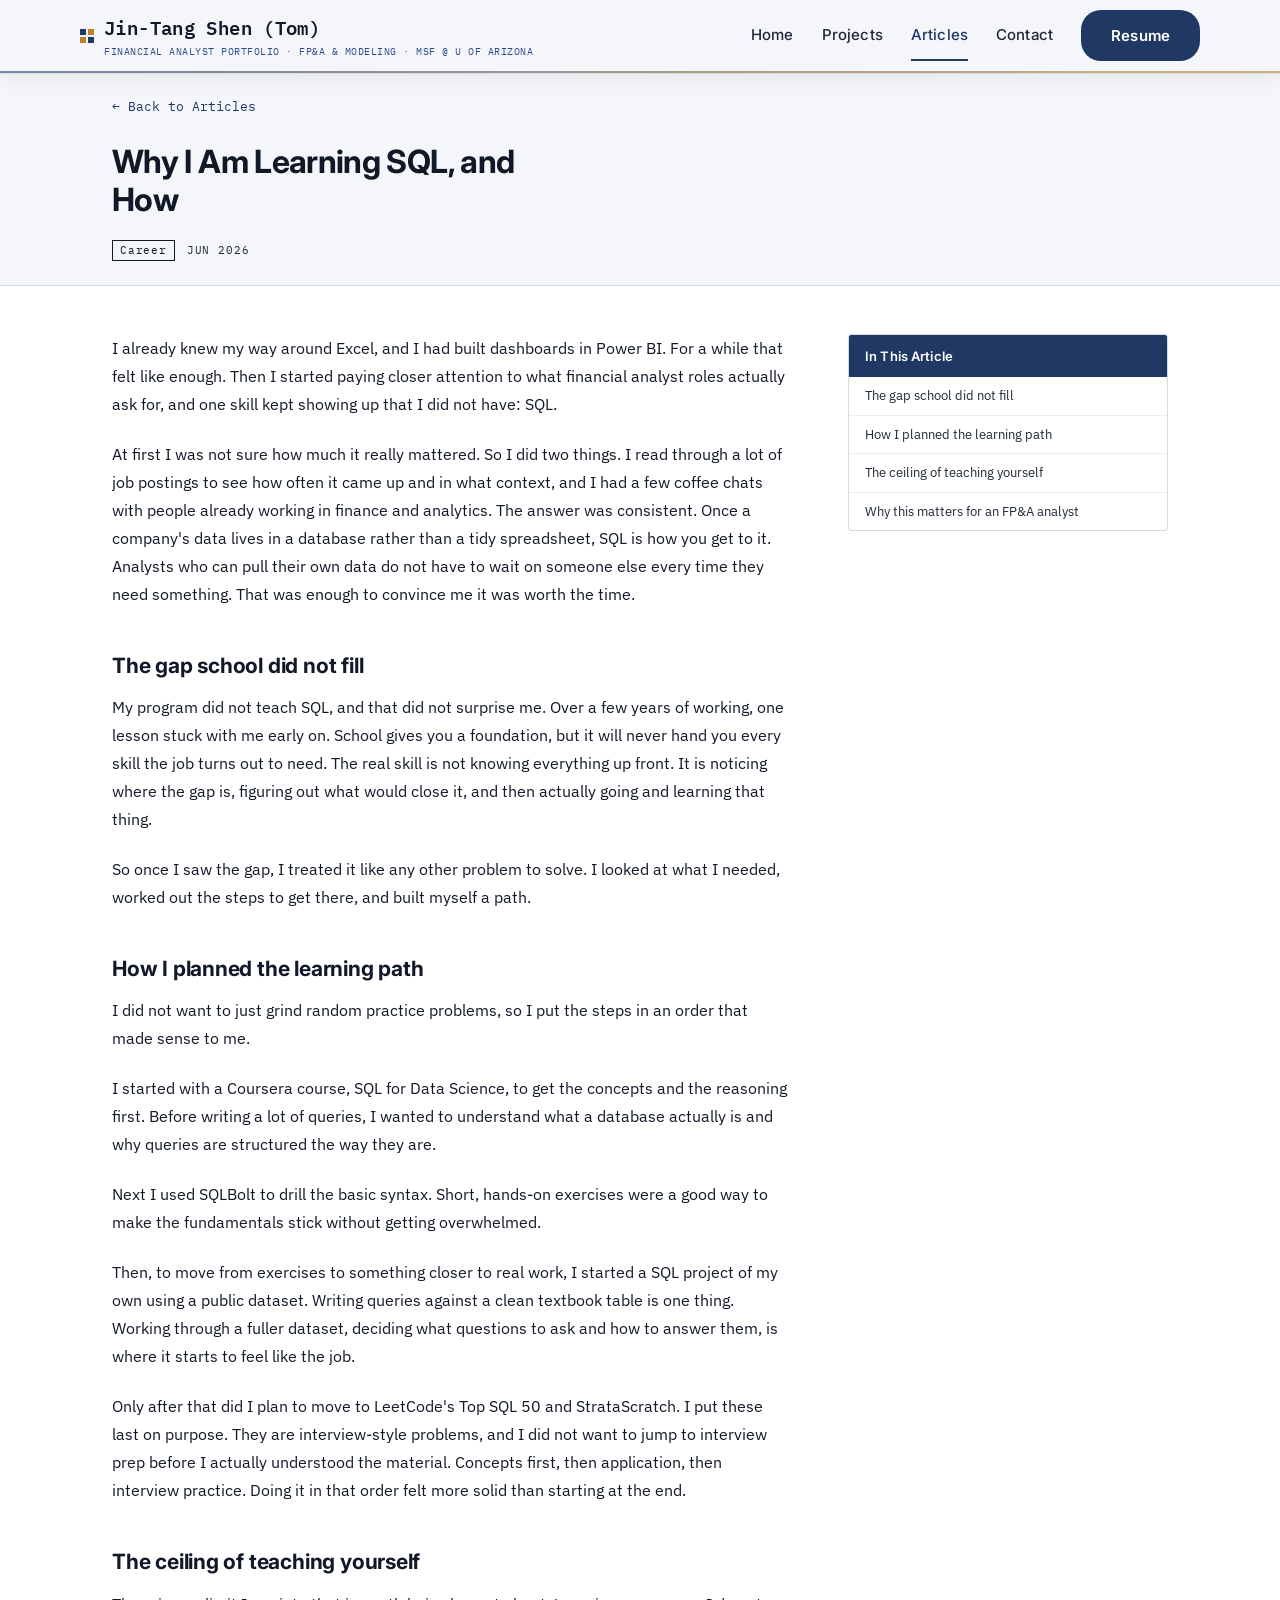
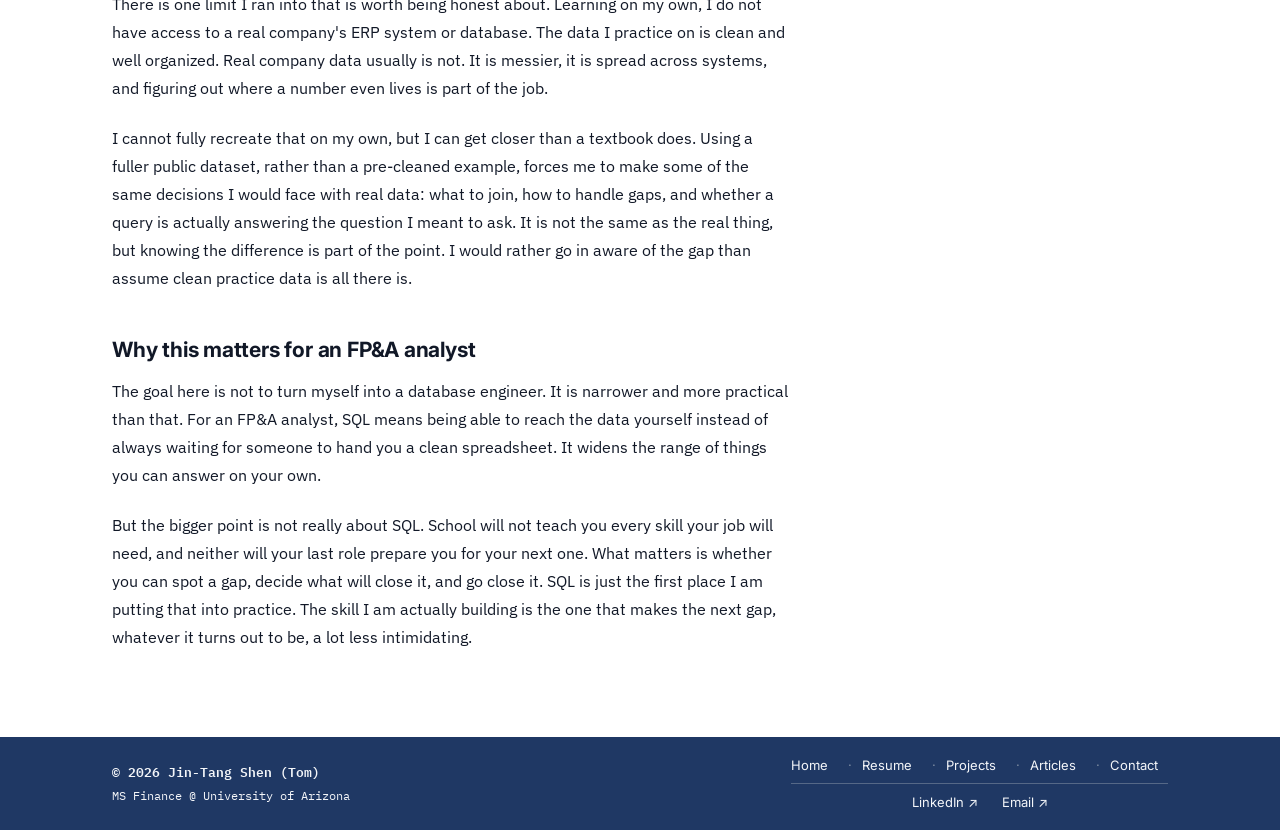
==== commit 9ff46268: "Add TOC sidebar to all articles and update article excerpts - Add Table of Contents sidebar to all 5" ====
--- a/article-1.html
+++ b/article-1.html
@@ -50,7 +50,7 @@
 </section>
 
 <section class="article-body-section">
-  <div class="wrap">
+  <div class="wrap article-wrap">
     <div class="article-prose">
 
       <p>I already knew my way around Excel, and I had built dashboards in Power BI. For a while that felt like enough. Then I started paying closer attention to what financial analyst roles actually ask for, and one skill kept showing up that I did not have: SQL.</p>
@@ -88,6 +88,10 @@
       <p>But the bigger point is not really about SQL. School will not teach you every skill your job will need, and neither will your last role prepare you for your next one. What matters is whether you can spot a gap, decide what will close it, and go close it. SQL is just the first place I am putting that into practice. The skill I am actually building is the one that makes the next gap, whatever it turns out to be, a lot less intimidating.</p>
 
     </div>
+    <aside class="article-toc">
+      <p class="toc-label">In This Article</p>
+      <ul class="toc-list"></ul>
+    </aside>
   </div>
 </section>
 
@@ -118,5 +122,21 @@
   </div>
 </footer>
 
+<script>
+(function(){
+  var hs = document.querySelectorAll('.article-prose h2');
+  var ul = document.querySelector('.toc-list');
+  if (!ul) return;
+  hs.forEach(function(h, i){
+    if (!h.id) h.id = 'sec-' + i;
+    var li = document.createElement('li');
+    var a  = document.createElement('a');
+    a.href = '#' + h.id;
+    a.textContent = h.textContent;
+    li.appendChild(a);
+    ul.appendChild(li);
+  });
+})();
+</script>
 </body>
 </html>
--- a/style.css
+++ b/style.css
@@ -1140,6 +1140,7 @@
   font-family:'Inter', sans-serif; font-weight:700; font-size:21px;
   letter-spacing:-0.01em; color:var(--ink);
   margin:44px 0 14px; line-height:1.3;
+  scroll-margin-top:88px;
 }
 .article-formula{
   font-family:'IBM Plex Mono', monospace; font-size:15px;
@@ -1194,6 +1195,52 @@
   color:var(--green-soft); display:block; margin-bottom:6px;
 }
 .awt-step p{ margin:0; font-size:15px; line-height:1.65; }
+
+/* Article TOC sidebar */
+.article-wrap{
+  display:grid;
+  grid-template-columns:minmax(0,68ch) 1fr;
+  gap:56px;
+  align-items:start;
+}
+.article-toc{
+  border:1px solid var(--line);
+  border-radius:var(--radius);
+  background:var(--card);
+  overflow:hidden;
+}
+.toc-label{
+  font-family:'Inter', sans-serif;
+  font-size:13px;
+  font-weight:600;
+  letter-spacing:.01em;
+  color:#fff;
+  background:var(--green);
+  margin:0;
+  padding:11px 16px;
+}
+.toc-list{
+  list-style:none;
+  padding:0;
+  margin:0;
+  display:flex;
+  flex-direction:column;
+}
+.toc-list li{ border-top:1px solid var(--line-soft); }
+.toc-list li:first-child{ border-top:none; }
+.toc-list a{
+  font-family:'IBM Plex Sans', sans-serif;
+  font-size:13px;
+  color:var(--ink-soft);
+  line-height:1.5;
+  display:block;
+  padding:9px 16px;
+}
+.toc-list a:hover{ color:var(--green-soft); }
+@media (max-width:860px){
+  .article-wrap{ display:block; }
+  .article-toc{ display:none; }
+}
 
 /* ---------- ARTICLES ---------- */
 .articles{
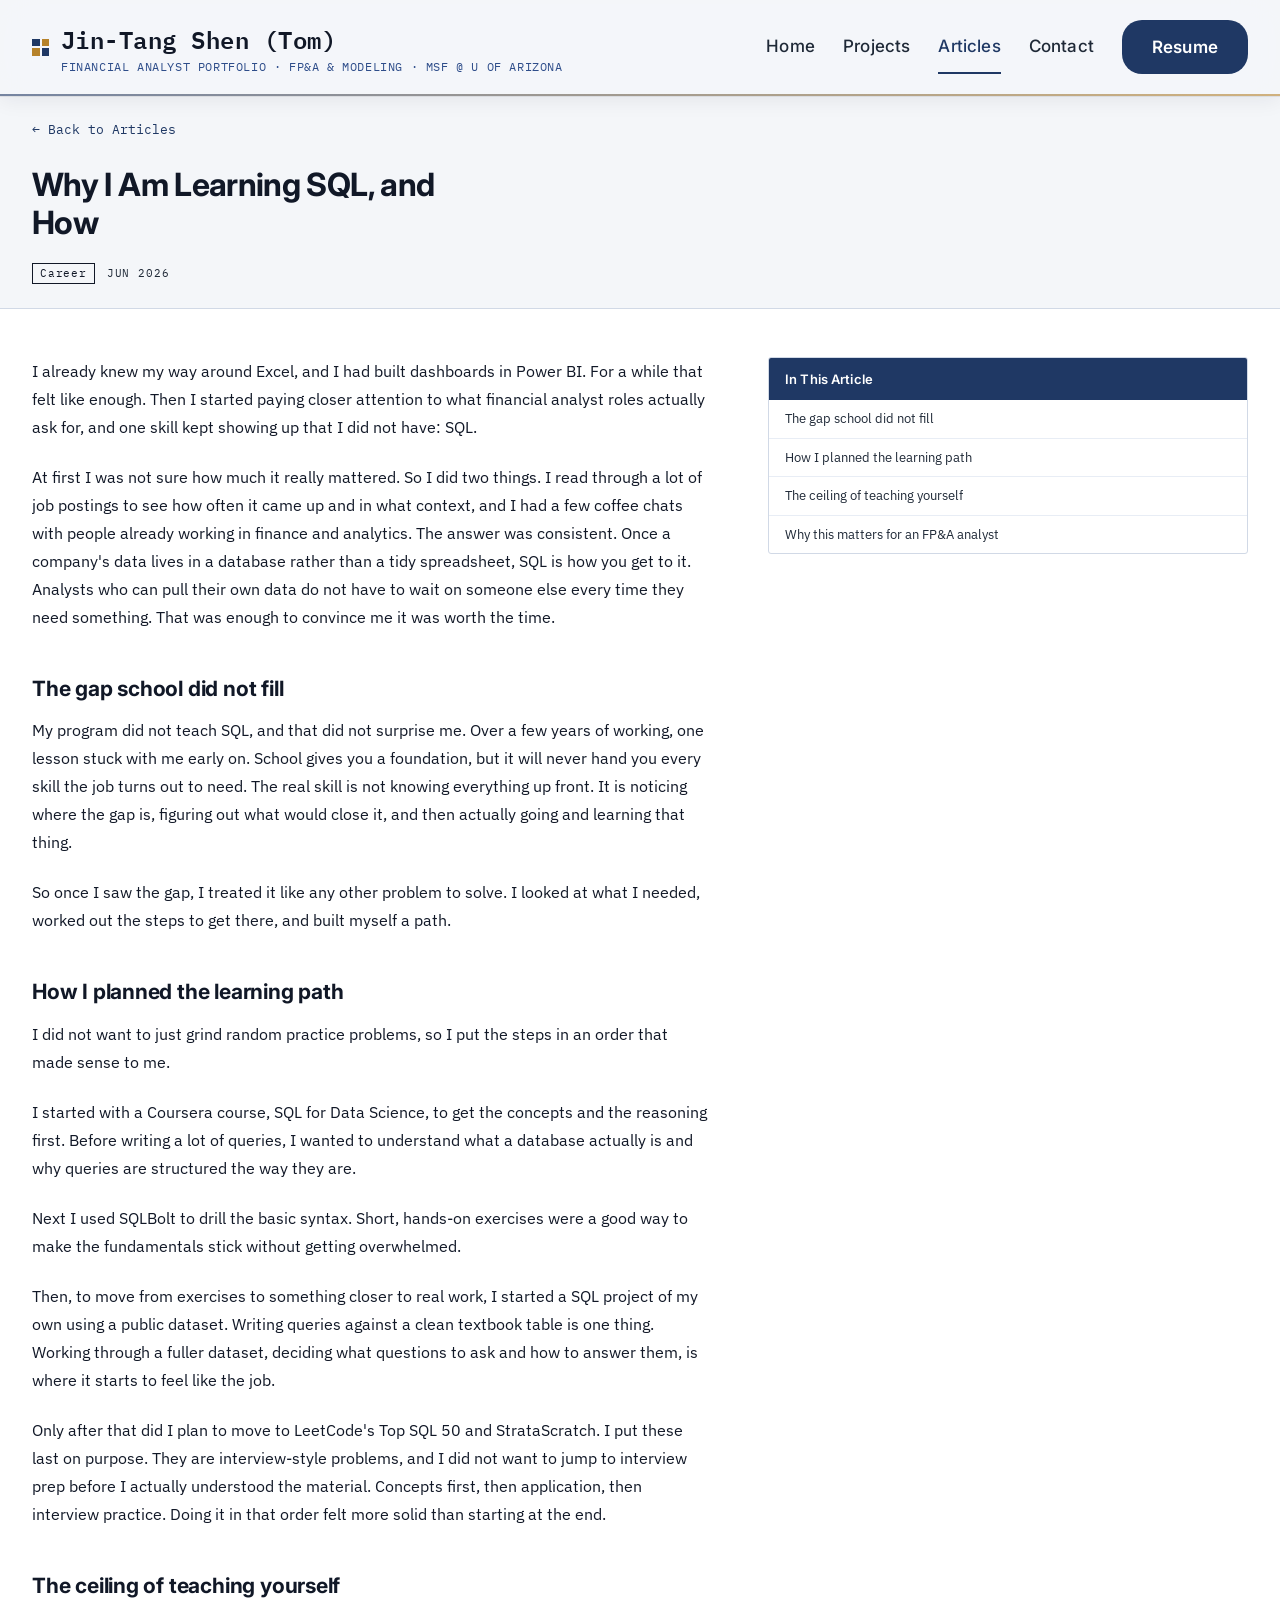
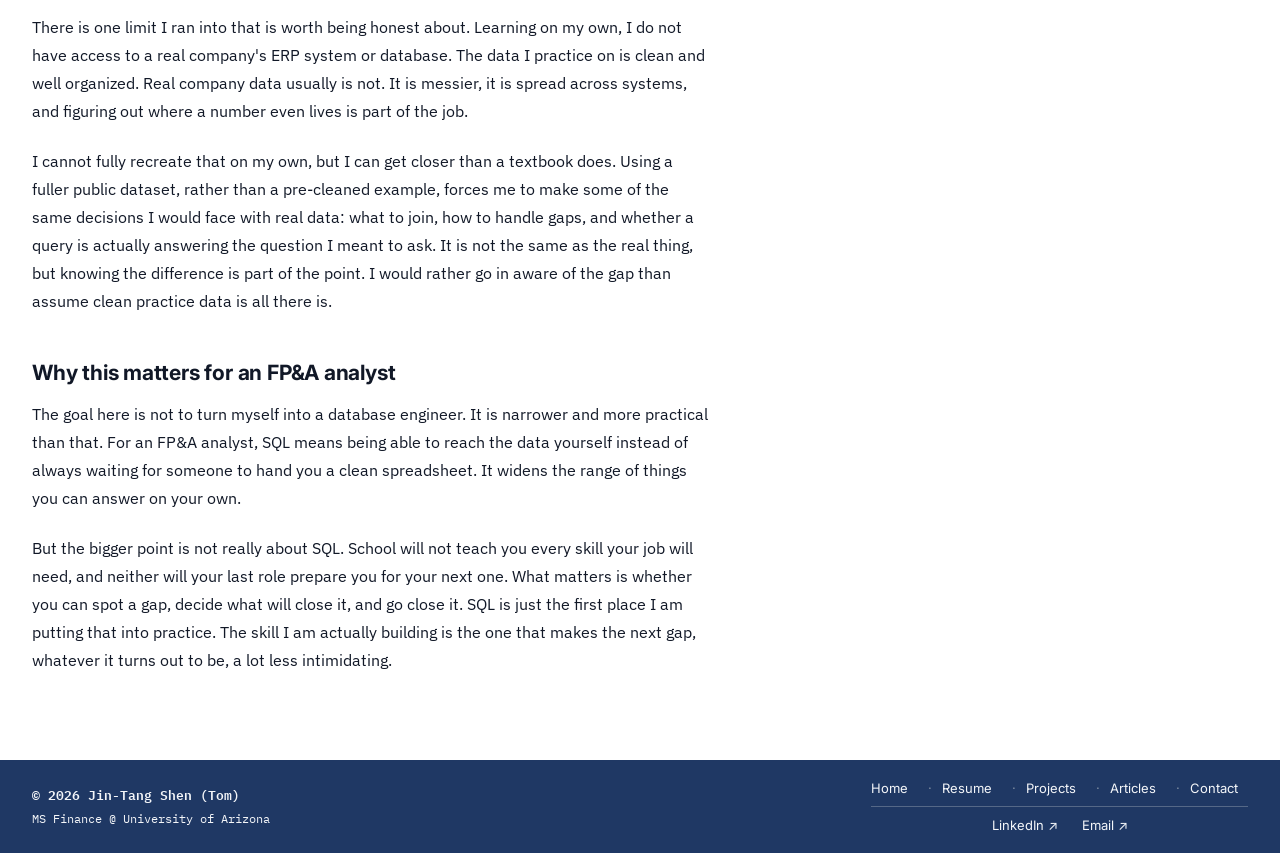
==== commit e3289637: "Update portfolio design and responsive behavior" ====
--- a/article-1.html
+++ b/article-1.html
@@ -26,12 +26,15 @@
       <span class="mark"><span></span><span></span><span></span><span></span></span>
       <span class="wordmark-text">Jin-Tang Shen (Tom)<span class="wordmark-sub">Financial Analyst Portfolio · FP&amp;A &amp; Modeling · MSF @ U of Arizona</span></span>
     </a>
+    <button class="nav-toggle" aria-label="Toggle navigation" aria-expanded="false">
+      <span></span><span></span><span></span>
+    </button>
     <nav class="links">
       <a href="index.html">Home</a>
       <a href="resume.html" class="nav-cta">Resume</a>
       <a href="projects.html">Projects</a>
       <a href="articles.html" class="active" aria-current="page">Articles</a>
-      <a href="contact.html">Contact</a>
+      <a href="index.html#contact">Contact</a>
     </nav>
   </div>
 </header>
@@ -110,7 +113,7 @@
           <a href="resume.html">Resume</a>
           <a href="projects.html">Projects</a>
           <a href="articles.html">Articles</a>
-          <a href="contact.html">Contact</a>
+          <a href="index.html#contact">Contact</a>
         </nav>
         <div class="footer-rule"></div>
         <div class="footer-links">
@@ -138,5 +141,6 @@
   });
 })();
 </script>
+<script src="nav.js"></script>
 </body>
 </html>
--- a/style.css
+++ b/style.css
@@ -18,19 +18,213 @@
   --shadow-md:0 6px 20px rgba(0,0,0,0.13);
   --shadow-lg:0 18px 40px -22px rgba(31,56,100,0.25);
 }
-.sr-only{
+/* ---------- PROJECT SCROLL-STACK (prototype) ---------- */
+.project-stack-demo{
+  padding:64px 0;
+  position:relative;
+  background:
+    radial-gradient(circle at 12% 18%, rgba(37,99,235,0.28), transparent 45%),
+    radial-gradient(circle at 88% 12%, rgba(182,130,42,0.22), transparent 42%),
+    radial-gradient(circle at 55% 100%, rgba(37,99,235,0.16), transparent 55%),
+    linear-gradient(to bottom, #1E293B, #111827, #0F172A);
+}
+.project-stack-demo::before{
+  content:'';
   position:absolute;
-  width:1px; height:1px;
-  padding:0; margin:-1px;
+  inset:0;
+  background-image:radial-gradient(rgba(255,255,255,0.08) 1px, transparent 1.6px);
+  background-size:26px 26px;
+  pointer-events:none;
+}
+.project-stack-demo > .wrap,
+.project-stack-demo > .ps-scroller{ position:relative; z-index:1; }
+.ps-head{ flex:none; max-width:980px; margin:0 auto 28px; text-align:center; }
+.ps-heading{
+  font-family:'Inter', sans-serif;
+  font-weight:700;
+  letter-spacing:-0.02em;
+  font-size:clamp(28px, 3.2vw, 40px);
+  line-height:1.18;
+  margin:0;
+  color:#fff;
+}
+.ps-heading em{ font-style:normal; color:#60A5FA; font-weight:800; }
+.ps-scroller{
+  --ps-pin-h: min(760px, 92vh);
+  --ps-top: 88px;
+  position:relative;
+  max-width:1240px;
+  margin:0 auto;
+  padding:0 32px;
+  height:calc(var(--ps-pin-h) + 4 * 260px);
+}
+.ps-pin{
+  position:sticky;
+  top:var(--ps-top);
+  height:var(--ps-pin-h);
+  display:flex;
+  flex-direction:column;
+}
+.ps-stage{
+  position:relative;
+  flex:1;
+  min-height:0;
+  padding-bottom:34px;
+}
+.ps-stack-deco{
+  position:absolute;
+  inset:0;
+  left:6%;
+  right:6%;
+  border-radius:20px;
+  background:var(--card);
+  border:1px solid var(--line);
+  box-shadow:var(--shadow-md);
+  z-index:0;
+  pointer-events:none;
+}
+.ps-stack-deco-1{ transform:translateY(-16px) scale(0.97); opacity:0.85; }
+.ps-stack-deco-2{ transform:translateY(-30px) scale(0.94); opacity:0.55; }
+.ps-card{
+  position:absolute;
+  inset:0;
+  opacity:0;
+  z-index:1;
+  transform:scale(0.96) translateY(24px);
+  transition:opacity .35s ease, transform .35s ease;
+  will-change:opacity, transform;
+}
+.ps-card-inner{
+  width:100%;
+  height:100%;
+  display:flex;
+  align-items:stretch;
+  background:var(--card);
+  border:1px solid var(--line);
+  border-radius:20px;
+  box-shadow:var(--shadow-lg);
   overflow:hidden;
-  clip:rect(0,0,0,0);
-  white-space:nowrap;
-  border:0;
-}
-
+}
+.ps-card-media{
+  flex:0 0 40%;
+  position:relative;
+  overflow:hidden;
+  background:var(--paper);
+}
+.ps-card-media img{
+  width:100%;
+  height:100%;
+  object-fit:cover;
+  object-position:top center;
+  display:block;
+}
+.ps-card-body{
+  flex:1;
+  min-width:0;
+  overflow-y:auto;
+  display:flex;
+  flex-direction:column;
+  justify-content:center;
+  padding:40px 44px;
+}
+.ps-card-inner-cta{
+  flex-direction:column;
+  align-items:center;
+  justify-content:center;
+  text-align:center;
+  overflow-y:auto;
+  padding:40px 44px;
+}
+.ps-progress{
+  position:absolute;
+  left:0;
+  right:0;
+  bottom:0;
+  height:34px;
+  display:flex;
+  align-items:center;
+  justify-content:center;
+  gap:8px;
+}
+.ps-progress-dot{
+  width:8px; height:8px;
+  border-radius:50%;
+  background:rgba(255,255,255,0.3);
+  transition:background .2s ease, width .2s ease;
+}
+.ps-progress-dot.active{ width:22px; border-radius:4px; background:var(--amber); }
+.ps-num{
+  display:block;
+  font-family:'IBM Plex Mono', monospace;
+  font-size:13px;
+  font-weight:600;
+  letter-spacing:.06em;
+  color:var(--green);
+  margin-bottom:10px;
+}
+.ps-title{
+  font-family:'Inter', sans-serif;
+  font-weight:700;
+  font-size:24px;
+  letter-spacing:-0.01em;
+  color:var(--ink);
+  margin:0 0 14px;
+}
+.ps-desc{
+  font-size:15px;
+  line-height:1.65;
+  color:var(--ink-soft);
+  margin:0 0 20px;
+}
+.ps-scroller .fl-tags{ margin-bottom:22px; }
+.ps-link{
+  font-family:'IBM Plex Mono', monospace;
+  font-size:13px;
+  font-weight:600;
+  color:var(--green);
+  border-bottom:1px solid var(--green);
+  padding-bottom:2px;
+  display:inline-block;
+  transition:color .15s, border-color .15s;
+}
+.ps-link:hover{ color:var(--green-soft); border-color:var(--green-soft); }
+.ps-actions{
+  display:flex;
+  align-items:center;
+  gap:18px;
+  flex-wrap:wrap;
+  margin-top:8px;
+}
+.ps-card-inner-cta .ps-desc{ max-width:44ch; }
+.ps-card-inner-cta .ps-actions{ justify-content:center; }
+@media (max-width:768px){
+  /* font-size now comes from the unified section-title rule at the end of the
+       file; the heading runs a line taller there, so this margin gives it back */
+  .ps-head{ margin-bottom:10px; }
+}
+@media (max-width:640px){
+  .ps-card-inner{ border-radius:16px; flex-direction:column; }
+  .ps-card-media{ flex-basis:38%; }
+  .ps-card-body{ padding:22px 24px; }
+  .ps-card-inner-cta{ padding:32px 26px; }
+  .ps-title{ font-size:20px; }
+  .ps-actions{ width:100%; }
+  .ps-actions .btn{ flex:1; text-align:center; }
+}
 *{box-sizing:border-box;}
-html{scroll-behavior:smooth;}
-html, body{ min-height:100%; }
+html{
+  min-height:100%;
+  scroll-behavior:smooth;
+  /* Keep iPad Safari's elastic overscroll from exposing the browser's white
+     canvas. The upper half matches the page and the lower half continues the
+     footer colour on Safari versions that still allow rubber-band scrolling. */
+  background:linear-gradient(to bottom,
+    var(--paper) 0%,
+    var(--paper) 50%,
+    var(--green) 50%,
+    var(--green) 100%);
+  overscroll-behavior-y:none;
+}
 body{
   margin:0;
   background:var(--paper);
@@ -42,40 +236,41 @@
   display:flex;
   flex-direction:column;
   min-height:100vh;
+  min-height:100dvh;
+  overscroll-behavior-y:none;
+}
+body::before{
+  content:'';
+  position:fixed;
+  inset:0;
+  z-index:-1;
+  background-color:var(--paper);
+  background-image:
+    radial-gradient(circle at 10% 6%, rgba(31,56,100,0.13), transparent 40%),
+    radial-gradient(circle at 90% 14%, rgba(182,130,42,0.12), transparent 38%),
+    radial-gradient(circle at 50% 100%, rgba(31,56,100,0.10), transparent 46%),
+    radial-gradient(rgba(31,56,100,0.20) 1px, transparent 1.6px);
+  background-position:0 0, 0 0, 0 0, 0 0;
+  background-size:auto, auto, auto, 28px 28px;
+  background-repeat:no-repeat, no-repeat, no-repeat, repeat;
+  pointer-events:none;
 }
 .page-main{ flex:1 0 auto; }
 a{color:inherit; text-decoration:none;}
 img{max-width:100%; display:block;}
-
-.eyebrow{
-  display:none;
-  font-family:'IBM Plex Mono', monospace;
-  font-size:12px;
-  letter-spacing:.12em;
-  color:var(--green-soft);
-}
-.hero .eyebrow,
-.cap-card .eyebrow,
-.cap-section-head .eyebrow,
-.page-header .eyebrow,
-.case-hero .eyebrow,
-.project-embed-head .eyebrow{ display:block; }
-
 .wrap{
-  max-width:1120px;
+  max-width:1320px;
   margin:0 auto;
   padding:0 32px;
 }
-
-a:focus-visible, button:focus-visible{
+a:focus-visible,
+button:focus-visible{
   outline:2px solid var(--green);
   outline-offset:3px;
 }
-
 @media (prefers-reduced-motion: reduce){
   *{transition:none !important; scroll-behavior:auto !important;}
 }
-
 /* ---------- NAV ---------- */
 header.site-nav{
   position:sticky; top:0; z-index:50;
@@ -99,9 +294,9 @@
 .wordmark{
   font-family:'IBM Plex Mono', monospace;
   font-weight:600;
-  font-size:19px;
+  font-size:22px;
   letter-spacing:.02em;
-  display:flex; align-items:center; gap:10px;
+  display:flex; align-items:center; gap:12px;
 }
 .wordmark-text{ display:flex; flex-direction:column; gap:3px; }
 .wordmark-sub{
@@ -114,7 +309,7 @@
   line-height:1;
 }
 .wordmark .mark{
-  width:14px; height:14px;
+  width:17px; height:17px;
   display:inline-grid;
   grid-template-columns:1fr 1fr;
   grid-template-rows:1fr 1fr;
@@ -124,7 +319,6 @@
 .wordmark .mark span:nth-child(2){ background:var(--amber); }
 .wordmark .mark span:nth-child(3){ background:var(--amber); }
 .wordmark .mark span:nth-child(4){ background:var(--green); }
-
 nav.links{ display:flex; gap:28px; flex-wrap:wrap; align-items:stretch; }
 nav.links a{
   font-family:'Inter', sans-serif;
@@ -161,66 +355,6 @@
   background:var(--green-soft);
   transform:translateY(-1px);
 }
-
-/* ---------- HERO ---------- */
-.hero{
-  position:relative;
-  padding:48px 0;
-  overflow:hidden;
-}
-.hero::after{
-  content:'';
-  position:absolute;
-  bottom:0; left:0; right:0;
-  height:100px;
-  background:linear-gradient(to bottom, transparent 0%, rgba(17,24,39,0.18) 100%);
-  pointer-events:none;
-  z-index:1;
-}
-.hero-grid{
-  display:grid;
-  grid-template-columns:1.05fr 0.95fr;
-  gap:56px;
-  align-items:start;
-}
-.hero h1{
-  font-family:'Inter', sans-serif;
-  font-weight:600;
-  letter-spacing:-0.02em;
-  font-size:clamp(32px, 4.2vw, 50px);
-  line-height:1.05;
-  margin:0 0 20px;
-  color:var(--ink);
-}
-.hero h1 em{ font-style:normal; color:var(--green); font-weight:800;}
-.hero .eyebrow{ display:none; }
-
-.hero-badge{
-  display:inline-flex;
-  align-items:center;
-  gap:8px;
-  background:#F0F4F8;
-  border:1px solid var(--line);
-  border-radius:9999px;
-  padding:6px 14px 6px 10px;
-  font-family:'IBM Plex Mono', monospace;
-  font-size:12px;
-  letter-spacing:.04em;
-  color:var(--ink-soft);
-  margin-bottom:14px;
-}
-.hero-badge-dot{
-  width:7px; height:7px;
-  border-radius:50%;
-  background:#22C55E;
-  flex:none;
-}
-.hero p.lede{
-  font-size:17px;
-  color:var(--ink);
-  max-width:46ch;
-  margin:0 0 28px;
-}
 .cta-row{ display:flex; gap:14px; flex-wrap:wrap; }
 .btn{
   font-family:'Inter', sans-serif;
@@ -236,671 +370,272 @@
 .btn-primary:hover{ background:var(--green-soft); transform:translateY(-1px); }
 .btn-secondary{ background:transparent; color:var(--ink); border:1px solid var(--ink); }
 .btn-secondary:hover{ background:var(--paper-alt); transform:translateY(-1px); }
-
-/* ledger card */
-.ledger-card{
-  background:var(--card);
-  border:1px solid var(--line);
-  box-shadow:var(--shadow-lg);
-  border-radius:var(--radius);
-  overflow:hidden;
-}
-.ledger-head{
-  padding:16px 20px;
-  border-bottom:1px solid var(--line);
-  display:flex; justify-content:space-between; align-items:baseline; gap:12px;
-}
-.ledger-head .title{
+/* ---------- PROFILE HERO ---------- */
+.profile-hero{ padding:64px 0 56px; }
+.profile-hero-grid{
+  display:grid;
+  grid-template-columns:1fr 1.1fr;
+  gap:56px;
+  align-items:center;
+}
+.profile-badge{
+  display:inline-flex;
+  align-items:center;
+  background:var(--green-tint);
+  border:1px solid var(--green);
+  border-radius:9999px;
+  padding:6px 16px;
   font-family:'IBM Plex Mono', monospace;
   font-size:12px;
-  letter-spacing:.06em;
-  color:var(--ink);
-}
-.ledger-head .sub{
-  font-family:'IBM Plex Mono', monospace;
-  font-size:11px;
-  color:var(--ink-soft);
-}
-.ledger-table{ width:100%; border-collapse:collapse; }
-.ledger-table th{
-  font-family:'IBM Plex Mono', monospace;
-  font-size:11px;
+  font-weight:600;
   letter-spacing:.08em;
   text-transform:uppercase;
-  color:var(--ink-soft);
-  text-align:right;
-  padding:12px 20px 10px;
-  border-bottom:1px solid var(--line);
-}
-.ledger-table th:first-child{ text-align:left; }
-.ledger-table td{
-  padding:13px 20px;
-  border-bottom:1px solid var(--line-soft);
+  color:var(--green);
+  margin-bottom:18px;
+}
+.profile-name{
+  font-family:'Inter', sans-serif;
+  font-weight:700;
+  letter-spacing:-0.02em;
+  font-size:clamp(56px, 5.5vw, 68px);
+  line-height:1.1;
+  margin:0 0 14px;
+  color:var(--ink);
+}
+.profile-tagline{
+  font-size:20px;
+  line-height:1.5;
+  color:var(--ink);
+  margin:0;
+}
+.profile-hero-photo{
+  display:flex;
+  flex-direction:column;
+  align-items:center;
+  gap:18px;
+  min-width:0;
+}
+.profile-photo-frame{
+  position:relative;
+  width:240px;
+  height:240px;
+  border-radius:50%;
+  overflow:hidden;
+  flex:none;
+  border:5px solid var(--green);
+  box-shadow:0 0 0 1px var(--line), 0 24px 48px -16px rgba(31,56,100,0.32);
+}
+.profile-photo-frame::before{
+  content:'';
+  position:absolute;
+  inset:-30px;
+  z-index:-1;
+  border-radius:50%;
+  background:radial-gradient(circle, rgba(182,130,42,0.18), transparent 68%);
+  pointer-events:none;
+}
+.profile-photo-img{
+  width:100%;
+  height:100%;
+  object-fit:cover;
+  display:block;
+}
+.profile-photo-caption{
   font-family:'IBM Plex Mono', monospace;
   font-size:13px;
-  text-align:right;
-  font-variant-numeric:tabular-nums;
-}
-.ledger-table td:first-child{
-  text-align:left;
-  font-family:'IBM Plex Mono', monospace;
-  color:var(--ink);
-}
-.ledger-table tr:last-child td{
-  border-bottom:none;
-  border-top:1.5px solid var(--green);
-  font-weight:600;
-  padding-top:15px;
-  padding-bottom:15px;
-}
-.pill{
-  display:inline-block;
-  font-size:11px;
-  padding:2px 8px;
-  border-radius:2px;
-  font-weight:500;
-}
-.pill-fav{ background:var(--green-tint); color:var(--green); }
-.pill-unfav{ background:var(--brick-tint); color:var(--brick); }
-
-/* ---------- CREDENTIAL STRIP ---------- */
-.cred-strip{
-  border-top:1px solid var(--line);
-  border-bottom:1px solid var(--line);
-  padding:12px 0;
+  letter-spacing:.02em;
+  color:var(--ink-soft);
   text-align:center;
-  background:var(--paper);
-}
-.cred-bar{
-  font-family:'IBM Plex Mono', monospace;
-  font-size:11px;
-  letter-spacing:.12em;
-  color:var(--ink-soft);
+  white-space:nowrap;
   margin:0;
-  text-transform:uppercase;
-}
-
+}
+@media (max-width:860px){
+  .profile-hero{ padding:40px 0 40px; }
+  .profile-hero-grid{ grid-template-columns:1fr; gap:32px; text-align:center; }
+  .profile-hero-photo{ order:-1; width:100%; }
+  .profile-photo-frame{ width:180px; height:180px; }
+  .profile-photo-caption{ width:100%; max-width:100%; white-space:normal; }
+}
 /* ---------- CAPABILITIES ---------- */
 .capabilities{
   padding:80px 0;
-  background:linear-gradient(to bottom, #1E293B, #111827, #0F172A);
+  background:transparent;
   overflow:hidden;
-  border-top:1px solid var(--line);
-}
-
+}
 /* ---------- SHOWCASE (Core Competencies) ---------- */
 .showcase-grid{
   display:grid;
-  grid-template-columns:minmax(0,1fr) 340px;
+  grid-template-columns:minmax(0,2fr) minmax(0,3fr);
   gap:60px;
-  align-items:start;
+  align-items:center;
 }
 /* ---------- TRI-PANEL GALLERY ---------- */
 .showcase-stack-wrap{ min-width:0; }
-
-/* macOS window frame */
-.tri-panel-window{
+/* ===== DRIFT WALL (tool icons, simplified) ===== */
+.drift-wall{
+  position:relative;
+  display:flex;
+  gap:16px;
+  height:480px;
+  overflow:hidden;
+  -webkit-mask-image:linear-gradient(to bottom, transparent 0%, #000 14%, #000 86%, transparent 100%);
+  mask-image:linear-gradient(to bottom, transparent 0%, #000 14%, #000 86%, transparent 100%);
+}
+.drift-wall-single{ max-width:220px; margin:0 auto; }
+.drift-col{ flex:1; min-width:0; overflow:hidden; }
+.drift-track{
+  display:flex;
+  flex-direction:column;
+  gap:16px;
+  animation:driftUp 22s linear infinite;
+}
+.drift-tile{
   width:100%;
+  display:block;
   border-radius:12px;
+  box-shadow:0 16px 32px -14px rgba(15,23,42,0.35);
+}
+.tool-tile{
+  flex:none;
+  display:flex;
+  flex-direction:column;
+  align-items:center;
+  justify-content:center;
+  gap:14px;
+  height:150px;
+  background:var(--card);
+  border:1px solid var(--line);
+  border-radius:16px;
+  box-shadow:0 12px 28px -16px rgba(15,23,42,0.2);
+}
+.tool-tile-icon{ width:52px; height:52px; }
+.tool-tile-icon svg{ width:100%; height:100%; }
+.tool-tile-label{
+  font-family:'Inter', sans-serif;
+  font-weight:600;
+  font-size:15px;
+  color:var(--ink);
+}
+@keyframes driftUp{ from{ transform:translateY(0); } to{ transform:translateY(-50%); } }
+@keyframes driftDown{ from{ transform:translateY(-50%); } to{ transform:translateY(0); } }
+@media (prefers-reduced-motion: reduce){
+  .drift-track{ animation:none; }
+}
+.showcase-h2{
+  font-family:'Inter',sans-serif;
+  font-weight:700;
+  font-size:clamp(28px,3.2vw,42px);
+  letter-spacing:-0.02em;
+  color:var(--ink);
+  line-height:1.18;
+  margin:0 0 32px;
+}
+/* Tool rows */
+.tool-rows{
+  display:flex;
+  flex-direction:column;
+  border-top:1px solid rgba(17,24,39,0.4);
+}
+.tool-row{
+  display:flex;
+  align-items:center;
+  justify-content:space-between;
+  gap:24px;
+  padding:22px 0;
+  border-bottom:1px solid rgba(17,24,39,0.4);
+}
+.tool-row-left{
+  display:flex;
+  align-items:center;
+  gap:14px;
+  flex:0 0 auto;
+  min-width:150px;
+}
+.tool-icon{
+  width:36px;
+  height:36px;
+  flex:none;
+  display:inline-flex;
+  align-items:center;
+  justify-content:center;
+  background:var(--paper);
+  border:1px solid var(--line);
+  border-radius:9px;
+  padding:7px;
+}
+.tool-icon svg{ width:100%; height:100%; }
+.tool-name{
+  font-family:'Inter', sans-serif;
+  font-weight:600;
+  font-size:18px;
+  color:var(--ink);
+}
+.tool-desc{
+  font-size:16px;
+  line-height:1.55;
+  color:var(--ink);
+  margin:0;
+  text-align:right;
+  flex:1;
+  min-width:0;
+  white-space:nowrap;
   overflow:hidden;
-  background:#0f172a;
-  border:1px solid rgba(255,255,255,0.1);
-  box-shadow:0 24px 80px rgba(0,0,0,0.8), 0 0 0 1px rgba(255,255,255,0.04);
-}
-
-/* macOS header bar */
-.tri-panel-header{
-  height:36px;
-  background:#1e293b;
-  border-bottom:1px solid rgba(255,255,255,0.07);
-  display:flex;
-  align-items:center;
-  padding:0 14px;
-  flex-shrink:0;
-}
-.tri-panel-dots{ display:flex; gap:7px; align-items:center; }
-.tri-panel-dots span{
-  width:12px; height:12px;
-  border-radius:50%;
-  flex-shrink:0;
-}
-.dot-close{ background:#ef4444; }
-.dot-min{ background:#f59e0b; }
-.dot-max{ background:#22c55e; }
-
-/* Panel body */
-.tri-panel-body{
+  text-overflow:ellipsis;
+}
+@media (max-width:640px){
+  .tool-row{ flex-direction:column; align-items:flex-start; gap:8px; }
+  .tool-desc{
+      text-align:left;
+      max-width:none;
+      align-self:stretch;
+      white-space:normal;
+      overflow:visible;
+      text-overflow:clip;
+    }
+}
+/* ---------- BIO ---------- */
+.bio{
   position:relative;
-  width:100%;
-  aspect-ratio:16/9;
+  padding:64px 0;
   overflow:hidden;
-  background:#020817;
-}
-
-/* Each panel — absolutely fills the body, clipped diagonally */
-.tri-panel{
-  position:absolute;
-  inset:0;
-  transition:filter 0.3s ease;
-}
-.tri-panel:hover{ filter:brightness(1.12); }
-.tri-panel img{
-  width:100%; height:100%;
-  object-fit:cover;
-  display:block;
-}
-
-/* Diagonal clip-paths — slant leans left going downward (~9% offset) */
-.panel-sql{
-  clip-path:polygon(0 0, 32.8% 0, 23.8% 100%, 0 100%);
-  z-index:1;
-}
-.panel-sql img{ object-position:left top; }
-
-.panel-powerbi{
-  clip-path:polygon(33.2% 0, 70.8% 0, 61.8% 100%, 24.2% 100%);
-  z-index:1;
-}
-.panel-powerbi img{ object-position:center top; }
-
-.panel-excel{
-  clip-path:polygon(71.2% 0, 100% 0, 100% 100%, 62.2% 100%);
-  z-index:1;
-}
-.panel-excel img{ object-position:right top; }
-
-/* Badges overlay — sits above all panels, not clipped */
-.tri-panel-badges{
-  position:absolute;
-  inset:0;
-  z-index:5;
-  pointer-events:none;
-}
-.tri-badge{
-  position:absolute;
-  bottom:14px;
-  background:rgba(2,8,23,0.78);
-  border:1px solid rgba(255,255,255,0.15);
-  border-radius:999px;
-  padding:5px 12px;
-  font-family:'IBM Plex Mono',monospace;
-  font-size:11px;
-  font-weight:500;
-  color:rgba(255,255,255,0.9);
-  letter-spacing:0.04em;
-  white-space:nowrap;
-  pointer-events:auto;
-}
-.badge-sql{ left:3%; }
-.badge-powerbi{ left:50%; transform:translateX(-50%); }
-.badge-excel{ right:3%; }
-
-/* ===== WORKFLOW ILLUSTRATION ===== */
-.wf-scene{
-  position:relative;
-  width:100%;
-  aspect-ratio:4/3;
-  background:#060C19;
-  border-radius:14px;
-  overflow:hidden;
-  border:1px solid rgba(255,255,255,0.06);
-  box-shadow:0 8px 40px rgba(0,0,0,0.5);
-}
-.wf-scene::before{
+  background:
+    radial-gradient(circle at 12% 18%, rgba(37,99,235,0.28), transparent 45%),
+    radial-gradient(circle at 88% 12%, rgba(182,130,42,0.22), transparent 42%),
+    radial-gradient(circle at 55% 100%, rgba(37,99,235,0.16), transparent 55%),
+    linear-gradient(to bottom, #1E293B, #111827, #0F172A);
+}
+.bio::before{
   content:'';
   position:absolute;
   inset:0;
-  background:
-    radial-gradient(ellipse 55% 55% at 18% 30%, rgba(37,99,235,0.13) 0%, transparent 100%),
-    radial-gradient(ellipse 55% 55% at 82% 72%, rgba(37,99,235,0.09) 0%, transparent 100%),
-    radial-gradient(circle, rgba(59,130,246,0.07) 1px, transparent 1px) 0 0 / 28px 28px;
+  background-image:radial-gradient(rgba(255,255,255,0.08) 1px, transparent 1.6px);
+  background-size:26px 26px;
   pointer-events:none;
 }
-.wf-connectors{
-  position:absolute;
-  inset:0;
-  width:100%; height:100%;
-  pointer-events:none;
-  z-index:1;
-  overflow:visible;
-}
-.wf-win{
-  position:absolute;
-  border-radius:10px;
-  overflow:hidden;
-  box-shadow:0 20px 60px rgba(0,0,0,0.55), 0 0 0 1px rgba(255,255,255,0.08);
-}
-.wf-win-sql{
-  background:#0C1526;
-  left:1%;
-  top:5%;
-  width:57%;
-  z-index:4;
-  transform:rotate(-1.2deg);
-}
-.wf-win-excel{
-  background:#FFFFFF;
-  left:17%;
-  top:31%;
-  width:58%;
-  z-index:3;
-  transform:rotate(0.7deg);
-}
-.wf-win-pbi{
-  background:#FFFFFF;
-  left:36%;
-  top:57%;
-  width:61%;
-  z-index:2;
-  transform:rotate(-0.5deg);
-}
-/* title bars */
-.wf-titlebar{
-  display:flex;
-  align-items:center;
-  gap:8px;
-  padding:0 12px;
-  height:32px;
-  flex-shrink:0;
-}
-.wf-tb-sql  { background:#1A2840; border-bottom:1px solid rgba(255,255,255,0.06); }
-.wf-tb-xlsx { background:#EEF2F7; border-bottom:1px solid #DDE3EB; }
-.wf-tb-pbi  { background:#1F3864; border-bottom:1px solid rgba(255,255,255,0.1); }
-.wf-dots{ display:flex; gap:5px; align-items:center; }
-.wf-dot { width:9px; height:9px; border-radius:50%; flex-shrink:0; }
-.wfd-r{ background:#EF4444; }
-.wfd-y{ background:#F59E0B; }
-.wfd-g{ background:#22C55E; }
-.wf-fname{
-  font-family:'IBM Plex Mono',monospace;
-  font-size:10px;
-  flex:1;
-  text-align:center;
-  letter-spacing:0.02em;
-}
-.wf-fname-sql  { color:rgba(255,255,255,0.38); }
-.wf-fname-xlsx { color:#64748B; }
-.wf-fname-pbi  { color:rgba(255,255,255,0.7); }
-/* SQL editor */
-.wf-editor{
-  padding:10px 14px 12px;
-  font-family:'IBM Plex Mono',monospace;
-  font-size:9.5px;
-  line-height:1.65;
-  color:#8899B0;
-  background:#0C1526;
-  overflow:hidden;
-}
-.wfc{ display:block; white-space:pre; }
-.wfc-kw  { color:#60A5FA; }
-.wfc-fn  { color:#C084FC; }
-.wfc-str { color:#34D399; }
-.wfc-num { color:#FB923C; }
-.wfc-col { color:#E2E8F0; }
-.wfc-tbl { color:#FDE68A; }
-.wfc-cmt { color:#2E4060; }
-/* Excel formula bar */
-.wf-fbar{
-  display:flex;
-  align-items:center;
-  background:#FAFBFC;
-  border-bottom:1px solid #DDE3EB;
-  height:22px;
-}
-.wf-fbar-cell{
-  font-family:'IBM Plex Mono',monospace;
-  font-size:9px;
-  color:#64748B;
-  padding:0 8px;
-  border-right:1px solid #DDE3EB;
-  min-width:30px;
-  text-align:center;
-  height:100%;
-  display:flex;
-  align-items:center;
-}
-.wf-fbar-formula{
-  font-family:'IBM Plex Mono',monospace;
-  font-size:9px;
-  color:#1E3A5F;
-  padding:0 8px;
-}
-/* Excel grid */
-.wf-grid{
-  width:100%;
-  border-collapse:collapse;
-  font-size:9px;
-  font-family:'IBM Plex Sans',sans-serif;
-  font-variant-numeric:tabular-nums;
-}
-.wf-grid colgroup col:first-child{ width:30%; }
-.wf-grid thead th{
-  background:#1F3864;
-  color:#fff;
-  font-weight:600;
-  padding:4px 7px;
-  text-align:left;
-  font-size:8.5px;
-  white-space:nowrap;
-  border-right:1px solid rgba(255,255,255,0.1);
-}
-.wf-grid thead th:not(:first-child){ text-align:right; }
-.wf-grid tbody td{
-  padding:3px 7px;
-  border-bottom:1px solid #EEF2F7;
-  border-right:1px solid #EEF2F7;
-  color:#334155;
-  white-space:nowrap;
-}
-.wf-grid tbody td.num{ text-align:right; }
-.wf-grid tr:nth-child(even) td{ background:#F8FAFC; }
-.wf-grid td.wf-bad{
-  background:#FEE2E2 !important;
-  color:#9B1C1C;
-  font-weight:600;
-  text-align:right;
-}
-.wf-grid td.wf-good{
-  background:#D1FAE5 !important;
-  color:#065F46;
-  font-weight:600;
-  text-align:right;
-}
-.wf-grid tr.wf-total td{
-  background:#EEF2F7 !important;
-  font-weight:700;
-  border-top:1.5px solid #CBD5E1;
-  color:#1E293B;
-}
-.wf-grid tr.wf-total td.wf-bad{
-  background:#FEE2E2 !important;
-}
-/* Power BI dashboard */
-.wf-dash{
-  background:#EEF2F7;
-  padding:8px;
-}
-.wf-kpi-row{
-  display:grid;
-  grid-template-columns:repeat(3,1fr);
-  gap:6px;
-  margin-bottom:7px;
-}
-.wf-kpi{
-  background:#FFFFFF;
-  border:1px solid #E2E8F0;
-  border-radius:6px;
-  padding:6px 8px;
-  display:flex;
-  flex-direction:column;
-  gap:1px;
-}
-.wf-kpi-lbl{
-  font-family:'IBM Plex Mono',monospace;
-  font-size:7.5px;
-  color:#94A3B8;
-  letter-spacing:0.05em;
-  text-transform:uppercase;
-}
-.wf-kpi-val{
-  font-family:'IBM Plex Mono',monospace;
-  font-size:15px;
-  font-weight:700;
-  color:#1E293B;
-  line-height:1.1;
-}
-.wf-kpi-dt{
-  font-family:'IBM Plex Mono',monospace;
-  font-size:7.5px;
-  font-weight:500;
-}
-.wf-kpi-up   { color:#059669; }
-.wf-kpi-down { color:#DC2626; }
-.wf-chart-box{
-  background:#FFFFFF;
-  border:1px solid #E2E8F0;
-  border-radius:6px;
-  padding:7px 8px 5px;
-}
-.wf-chart-ttl{
-  font-family:'IBM Plex Mono',monospace;
-  font-size:7.5px;
-  color:#64748B;
-  letter-spacing:0.04em;
-  text-transform:uppercase;
-  margin-bottom:5px;
-}
-/* flow labels */
-.wf-lbl{
-  position:absolute;
-  display:flex;
-  align-items:center;
-  gap:5px;
-  font-family:'IBM Plex Mono',monospace;
-  font-size:8.5px;
-  letter-spacing:0.07em;
-  text-transform:uppercase;
-  color:rgba(148,163,184,0.45);
-  z-index:5;
-  pointer-events:none;
-  white-space:nowrap;
-  user-select:none;
-}
-.wf-lbl-top{ top:8px; left:12px; }
-.wf-lbl-bot{ bottom:7px; right:12px; }
-.wf-lbl-dot{
-  width:4px; height:4px;
-  border-radius:50%;
-  background:rgba(59,130,246,0.5);
-  flex-shrink:0;
-}
-
-/* Tech stack badges */
-.showcase-badges{
-  display:flex;
-  gap:10px;
-  flex-wrap:wrap;
-  margin-bottom:28px;
-}
-.tech-badge{
-  display:inline-flex;
-  align-items:center;
-  gap:8px;
-  background:rgba(15,23,42,0.8);
-  border:1px solid rgba(255,255,255,0.14);
-  padding:8px 16px;
-  border-radius:999px;
-  font-family:'Inter',sans-serif;
-  font-size:13px;
-  font-weight:500;
-  color:rgba(255,255,255,0.85);
-  letter-spacing:.02em;
-}
-.tech-badge svg{ flex-shrink:0; }
-.showcase-eyebrow{
-  display:block;
-  font-family:'IBM Plex Mono',monospace;
-  font-size:11px;
-  letter-spacing:.12em;
-  text-transform:uppercase;
-  color:rgba(255,255,255,0.4);
-  margin-bottom:18px;
-}
-.showcase-h2{
-  font-family:'Inter',sans-serif;
-  font-weight:700;
-  font-size:clamp(26px,2.8vw,38px);
-  letter-spacing:-0.02em;
-  color:#ffffff;
-  line-height:1.18;
-  margin:0 0 18px;
-}
-.showcase-desc{
-  font-size:15px;
-  line-height:1.75;
-  color:#ffffff;
-  margin:0 0 32px;
-}
-.showcase-list{
-  list-style:none;
-  margin:0;
-  padding:28px 0 0;
-  border-top:1px solid rgba(255,255,255,0.1);
-  display:flex;
-  flex-direction:column;
-  gap:14px;
-}
-.showcase-list li{
-  display:flex;
-  align-items:flex-start;
-  gap:10px;
-  font-family:'IBM Plex Mono',monospace;
-  font-size:12px;
-  letter-spacing:.02em;
-  color:#ffffff;
-  line-height:1.55;
-}
-.showcase-list li::before{
-  content:'—';
-  color:var(--amber);
-  flex-shrink:0;
-}
-.showcase-list a{
-  color:inherit;
-  text-decoration:none;
-  transition:color .15s;
-}
-.showcase-list a:hover{ color:#ffffff; }
-.cap-row{
-  display:grid;
-  grid-template-columns:repeat(3, 1fr);
-  gap:24px;
-  align-items:stretch;
-}
-.cap-card{
-  padding:28px 28px 24px;
-  border:1px solid var(--line);
-  border-radius:var(--radius);
-  background:var(--paper);
-  display:flex;
-  flex-direction:column;
-  height:100%;
-  box-sizing:border-box;
-  transition:border-color .2s ease, transform .2s ease, box-shadow .2s ease;
-  text-decoration:none;
-  color:inherit;
-  cursor:pointer;
-}
-.cap-card:hover{
-  border-color:var(--green);
-  transform:translateY(-3px);
-  box-shadow:var(--shadow-md);
-}
-.cap-section-head{
-  margin-bottom:35px;
-}
-.cap-section-head h2{
-  font-family:'Inter', sans-serif;
-  font-weight:700;
-  font-size:32px;
-  letter-spacing:-0.01em;
-  margin:0 0 7px;
-  color:var(--ink);
-}
-.cap-section-head p{
-  font-size:18px;
-  font-weight:500;
-  color:var(--ink-soft);
-  margin:0;
-  max-width:56ch;
-  line-height:1.5;
-}
-.cap-card h3{
-  font-family:'Inter', sans-serif;
-  font-weight:600;
-  font-size:19px;
-  margin:0 0 10px;
-  color:var(--ink);
-  min-height:2.6em;
-}
-.cap-desc{
-  flex:1;
-  margin:0 0 20px;
-  font-size:15px;
-  color:var(--ink-soft);
-  line-height:1.65;
-}
-.cap-tags{
-  display:flex;
-  flex-wrap:wrap;
-  gap:6px;
-  border-top:1px solid var(--line);
-  padding-top:16px;
-}
-.cap-tags span{
-  font-family:'IBM Plex Mono', monospace;
-  font-size:11px;
-  letter-spacing:.03em;
-  color:var(--ink);
-  background:var(--card);
-  border:1px solid var(--line);
-  padding:3px 9px;
-  border-radius:4px;
-}
-
-/* ---------- BIO ---------- */
-.bio{ padding:48px 0; border-top:1px solid var(--line); }
-.bio-head{ max-width:60ch; margin-bottom:32px; }
+.bio > .wrap{ position:relative; z-index:1; }
 .bio-subtitle{
   font-size:18px;
   font-weight:500;
-  color:var(--ink-soft);
+  color:rgba(226,232,240,0.85);
   margin:10px 0 0;
   line-height:1.5;
 }
-.bio-head h2{
-  font-family:'Inter', sans-serif;
-  font-weight:700;
-  letter-spacing:-0.01em;
-  font-size:32px;
-  margin:14px 0 0;
-}
-.bio-body{
-  max-width:72ch;
-  color:var(--ink);
-  font-size:15px;
-  line-height:1.65;
-}
-.bio-body p{ margin:0 0 18px; }
-.bio-body p:last-child{ margin-bottom:0; }
-.bio-body strong{ color:var(--ink); font-weight:600; }
-.bio-cta{ margin-top:28px; display:flex; align-items:center; gap:16px; }
-.bio-cta-sep{ color:var(--line); font-size:18px; line-height:1; }
-.bio-cta-link{
-  font-family:'IBM Plex Mono', monospace;
-  font-size:13px;
-  color:var(--green);
-  border-bottom:1px solid var(--green);
-  padding-bottom:2px;
-  display:inline-block;
-}
-.bio-cta-link:hover{ color:var(--green-soft); border-color:var(--green-soft); }
-
+.bio-cta{ margin-top:28px; display:flex; align-items:center; gap:14px; flex-wrap:wrap; }
 /* Bio editorial grid */
 .bio-grid{
   display:grid;
-  grid-template-columns:1.2fr 1.6fr;
+  grid-template-columns:1.2fr minmax(0, 1.6fr);
   gap:72px;
   align-items:start;
 }
 .bio-col-left{ padding-top:0; }
-.bio-col-right{ padding-top:6px; }
+.bio-col-right{ padding-top:6px; min-width:0; }
 .bio-heading{
   font-family:'Inter', sans-serif;
   font-weight:700;
   font-size:36px;
   letter-spacing:-0.01em;
-  color:var(--ink);
+  color:#fff;
   margin:0 0 9px;
 }
 .bio-col-left .bio-subtitle{
@@ -908,214 +643,251 @@
   margin-top:0;
   margin-bottom:23px;
 }
-.bio-col-right .bio-body{ max-width:none; }
-
-/* Quick Summary Card */
-.bio-summary-card{
+.bio-col-right{ position:relative; }
+.bio-col-right::before{
+  content:'';
+  position:absolute;
+  top:-40px; right:-60px;
+  width:280px; height:280px;
+  background:radial-gradient(circle, rgba(31,56,100,0.16), transparent 70%);
+  pointer-events:none;
+  z-index:0;
+}
+.bio-col-right::after{
+  content:'';
+  position:absolute;
+  bottom:10%; left:-50px;
+  width:220px; height:220px;
+  background:radial-gradient(circle, rgba(182,130,42,0.16), transparent 70%);
+  pointer-events:none;
+  z-index:0;
+}
+/* Bio right column: horizontal swipe glass cards */
+.bio-stack{
+  position:relative;
+  z-index:1;
+  display:flex;
+  gap:20px;
+  overflow-x:auto;
+  scroll-snap-type:x mandatory;
+  -webkit-overflow-scrolling:touch;
+  scrollbar-width:none;
+  margin:-6px -6px 0;
+  padding:6px 6px 10px;
+}
+.bio-stack::-webkit-scrollbar{ display:none; }
+.bio-stack.play-hint{ animation:bioSwipeHint 0.9s ease; }
+@keyframes bioSwipeHint{
+  0%, 100%{ transform:translateX(0); }
+  35%{ transform:translateX(-36px); }
+  65%{ transform:translateX(6px); }
+}
+.bio-stack-item{
+  flex:0 0 86%;
+  min-width:0;
+  scroll-snap-align:start;
+}
+.bio-glass-card{
+  position:relative;
+  height:100%;
+  min-height:340px;
+  display:flex;
+  flex-direction:column;
+  justify-content:center;
+  background:rgba(255,255,255,0.07);
+  backdrop-filter:blur(28px) saturate(140%);
+  -webkit-backdrop-filter:blur(28px) saturate(140%);
+  border:1.5px solid rgba(255,255,255,0.28);
+  border-radius:28px;
+  padding:44px 40px;
+  overflow:hidden;
+  transition:transform .25s ease;
+  box-shadow:
+    0 24px 50px -16px rgba(0,0,0,0.5),
+    inset 0 0 0 1px rgba(255,255,255,0.06);
+}
+.bio-glass-card::before{
+  content:'';
+  position:absolute;
+  inset:0;
+  z-index:1;
+  pointer-events:none;
+  background:linear-gradient(to left top, rgba(255,255,255,0.16) 0%, rgba(255,255,255,0) 55%);
+}
+.bio-glass-card::after{
+  content:'';
+  position:absolute;
+  inset:0;
+  z-index:1;
+  pointer-events:none;
+  background:linear-gradient(to bottom, rgba(255,255,255,0.10) 0%, rgba(255,255,255,0) 100%);
+}
+.bio-glass-card p{
+  position:relative;
+  z-index:2;
+  font-family:'IBM Plex Sans', sans-serif;
+  font-size:20px;
+  line-height:1.7;
+  color:#fff;
+  text-shadow:0 1px 4px rgba(0,0,0,0.3);
+  margin:0;
+}
+.bio-glass-card .bio-cta{ position:relative; z-index:2; }
+.bio-glass-card .btn-secondary{ border-color:rgba(255,255,255,0.55); color:#fff; }
+.bio-glass-card .btn-secondary:hover{ background:rgba(255,255,255,0.15); }
+.bio-carousel-wrap{ position:relative; }
+.bio-arrow{
+  position:absolute;
+  top:50%;
+  transform:translateY(-50%);
+  width:42px;
+  height:42px;
+  border-radius:50%;
+  border:1px solid rgba(255,255,255,0.3);
+  background:rgba(15,23,42,0.55);
+  backdrop-filter:blur(8px);
+  -webkit-backdrop-filter:blur(8px);
+  color:#fff;
+  display:flex;
+  align-items:center;
+  justify-content:center;
+  cursor:pointer;
+  z-index:20;
+  transition:background .15s ease, border-color .15s ease, transform .15s ease;
+}
+.bio-arrow:hover{ background:rgba(15,23,42,0.85); border-color:rgba(255,255,255,0.55); }
+.bio-arrow:active{ transform:translateY(-50%) scale(0.94); }
+.bio-arrow-prev{ left:-8px; }
+.bio-arrow-next{ right:-8px; }
+.bio-dots-row{ margin-top:20px; justify-content:center; }
+.bio-dots-row .carousel-dot{ background:rgba(255,255,255,0.3); }
+.bio-dots-row .carousel-dot.active{ background:var(--amber); }
+@media (max-width:860px){
+  .bio-stack-item{ flex-basis:90%; }
+  .bio-glass-card{ padding:30px 24px; border-radius:22px; min-height:280px; }
+  .bio-glass-card p{ font-size:17px; line-height:1.65; }
+  .bio-arrow{ width:36px; height:36px; }
+  .bio-arrow-prev{ left:-4px; }
+  .bio-arrow-next{ right:-4px; }
+}
+/* ---------- OPEN TO WORK / CONTACT CTA ---------- */
+.open-to-work{ padding:72px 0 80px; background:transparent; scroll-margin-top:96px; }
+@property --otw-angle{
+  syntax:'<angle>';
+  inherits:false;
+  initial-value:0deg;
+}
+.otw-card{
+  position:relative;
+  border-radius:26px;
+  padding:2px;
+  background:conic-gradient(from var(--otw-angle,0deg),
+    rgba(31,56,100,0) 0%,
+    rgba(182,130,42,0.9) 10%,
+    rgba(31,56,100,0) 26%,
+    rgba(31,56,100,0) 62%,
+    rgba(31,56,100,0.85) 78%,
+    rgba(31,56,100,0) 92%);
+  animation:otw-border-spin 9s linear infinite;
+  box-shadow:0 30px 70px -24px rgba(31,56,100,0.28);
+}
+@keyframes otw-border-spin{ to{ --otw-angle:360deg; } }
+.otw-card-inner{
+  position:relative;
+  overflow:hidden;
   background:var(--card);
-  border:1px solid var(--line);
-  border-radius:var(--radius);
-  overflow:hidden;
-  box-shadow:var(--shadow-md);
-}
-.bsc-head{
-  background:var(--green);
-  padding:13px 18px;
-  font-family:'IBM Plex Mono', monospace;
-  font-size:16px;
-  font-weight:600;
-  letter-spacing:.02em;
-  color:#fff;
-}
-.bsc-body{
-  padding:16px;
-  display:flex;
-  flex-direction:column;
-  gap:16px;
-}
-.bsc-section{ display:flex; flex-direction:column; gap:3px; }
-.bsc-key{
-  font-family:'IBM Plex Mono', monospace;
-  font-size:12px;
-  letter-spacing:.06em;
-  color:var(--green-soft);
-  font-weight:600;
-}
-.bsc-quote{
-  font-size:13px;
-  color:var(--ink);
-  line-height:1.6;
-}
-.bsc-list{
-  list-style:none;
-  padding:0;
-  margin:0;
-  display:flex;
-  flex-direction:column;
-  gap:6px;
-}
-.bsc-list li{
-  font-family:'IBM Plex Mono', monospace;
-  font-size:12px;
-  color:var(--ink);
-  display:flex;
-  align-items:baseline;
-  gap:6px;
-  line-height:1.5;
-}
-.bsc-list li::before{
-  content:'→';
-  color:var(--amber);
-  font-size:14px;
-  flex:none;
-}
-
-/* ---------- OPEN TO WORK ---------- */
-.open-to-work{ padding:48px 0; background:var(--paper); border-top:1px solid var(--line); }
-.otw-card{
-  border:1px solid var(--line);
-  border-radius:var(--radius);
-  padding:36px 44px;
-  display:flex;
-  align-items:center;
-  justify-content:space-between;
-  gap:48px;
-  background:var(--card);
-}
-.otw-left{ display:flex; flex-direction:column; gap:10px; flex:1; }
-.otw-status{ display:flex; align-items:center; gap:8px; margin-bottom:2px; }
-.otw-dot{
-  width:8px; height:8px; border-radius:50%;
-  background:#16a34a; flex:none;
-  box-shadow:0 0 0 0 rgba(22,163,74,0.4);
-  animation:otw-pulse 2s ease-in-out infinite;
-}
-@keyframes otw-pulse{
-  0%,100%{ box-shadow:0 0 0 0 rgba(22,163,74,0.4); }
-  50%{ box-shadow:0 0 0 6px rgba(22,163,74,0); }
-}
-.otw-status-text{
-  font-family:'IBM Plex Mono', monospace;
-  font-size:16px; font-weight:600; letter-spacing:.04em;
-  color:#16a34a;
-}
-.otw-desc{
-  font-size:15px; color:var(--ink); font-weight:500; line-height:1.6; margin:0; max-width:52ch;
-}
-.otw-roles-line{
-  font-size:14px; color:var(--ink); font-weight:500; margin:0;
-}
-.otw-roles-label{
-  font-family:'IBM Plex Mono', monospace;
-  font-size:12px; font-weight:600; letter-spacing:.03em;
-  color:var(--ink);
-}
-.otw-right{ display:flex; align-items:center; gap:36px; flex-shrink:0; }
-.otw-meta{ display:flex; flex-direction:column; gap:4px; }
-.otw-key{
-  font-family:'IBM Plex Mono', monospace;
-  font-size:11px; letter-spacing:.03em;
-  color:var(--ink-soft); font-weight:600;
-}
-.otw-date{
-  font-family:'IBM Plex Mono', monospace;
-  font-size:16px; font-weight:600; color:var(--ink);
-}
-.otw-actions{ display:flex; flex-direction:column; gap:10px; align-items:flex-start; }
-.otw-resume-link{
-  font-family:'IBM Plex Mono', monospace;
-  font-size:12px; color:var(--ink-soft);
-  text-decoration:underline; text-underline-offset:3px;
-  transition:color .15s;
-}
-.otw-resume-link:hover{ color:var(--ink); }
-@media (max-width:860px){
-  .otw-card{ flex-direction:column; align-items:flex-start; gap:28px; padding:28px 24px; }
-  .otw-right{ flex-direction:column; align-items:flex-start; gap:20px; width:100%; }
-  .otw-actions{ width:100%; }
-  .otw-actions .btn{ width:100%; text-align:center; }
-}
-
-/* ---------- FEATURED PROJECT ---------- */
-.featured{ padding:48px 0; background:var(--card); }
-.featured-head{ margin-bottom:40px; max-width:60ch; }
-.featured-head h2{
+  border-radius:24px;
+  padding:52px 56px;
+}
+.otw-card-inner::before{
+  content:'';
+  position:absolute;
+  top:-90px; right:-90px;
+  width:300px; height:300px;
+  background:radial-gradient(circle, rgba(31,56,100,0.09), transparent 70%);
+  pointer-events:none;
+}
+.otw-heading{
+  position:relative;
   font-family:'Inter', sans-serif;
   font-weight:700;
   letter-spacing:-0.01em;
-  font-size:32px;
-  margin:14px 0 12px;
-}
-.featured-head p{ color:var(--ink-soft); margin:0; }
-
-.project-card{
+  font-size:clamp(26px, 3.4vw, 40px);
+  line-height:1.15;
+  margin:0 0 14px;
+  color:var(--ink);
+  max-width:18ch;
+}
+.otw-desc{
+  position:relative;
+  font-size:16px; color:var(--ink-soft); line-height:1.6; margin:0; max-width:48ch;
+}
+.otw-layout{
+  position:relative;
   display:grid;
-  grid-template-columns:1fr 1fr;
+  grid-template-columns:1.3fr 1fr;
+  gap:48px;
+  align-items:center;
+}
+.otw-contact-col{
+  display:flex;
+  flex-direction:column;
+  gap:16px;
+}
+.otw-contact-tile{
+  display:flex;
+  align-items:center;
+  gap:16px;
+  padding:20px 24px;
   border:1px solid var(--line);
-  border-radius:var(--radius);
-  overflow:hidden;
+  border-radius:14px;
+  background:var(--paper);
+  transition:border-color .15s ease, transform .15s ease, background .15s ease, box-shadow .15s ease;
+}
+.otw-contact-tile:hover{
+  border-color:var(--green);
+  transform:translateY(-2px);
   background:var(--card);
-}
-.project-copy{ padding:40px; display:flex; flex-direction:column; justify-content:center; }
-.project-copy .tags{
+  box-shadow:var(--shadow-md);
+}
+.otw-contact-icon{
+  width:44px; height:44px;
+  flex:none;
+  display:flex;
+  align-items:center;
+  justify-content:center;
+  border-radius:12px;
+  background:var(--card);
+  border:1px solid var(--line-soft);
+}
+.otw-contact-icon svg{ width:24px; height:24px; }
+.otw-contact-icon-mail{ color:var(--green); }
+.otw-contact-icon-linkedin{ color:#0A66C2; }
+.otw-contact-text{ display:flex; flex-direction:column; gap:3px; min-width:0; }
+.otw-contact-label{
   font-family:'IBM Plex Mono', monospace;
-  font-size:11px;
+  font-size:11px; font-weight:600; letter-spacing:.06em; text-transform:uppercase;
   color:var(--ink-soft);
-  letter-spacing:.04em;
-  margin-bottom:14px;
-}
-.project-copy h3{
+}
+.otw-contact-value{
   font-family:'Inter', sans-serif;
   font-weight:600;
-  font-size:24px;
-  margin:0 0 14px;
-}
-.project-copy p{ color:var(--ink-soft); margin:0 0 22px; }
-.project-copy .link{
-  font-family:'IBM Plex Mono', monospace;
-  font-size:13px;
-  color:var(--green);
-  border-bottom:1px solid var(--green);
-  padding-bottom:2px;
-  width:fit-content;
-}
-
-.project-viz{
-  background:var(--paper-alt);
-  padding:36px;
-  display:flex;
-  flex-direction:column;
-  justify-content:center;
-  border-left:1px solid var(--line);
-}
-.viz-label{
-  font-family:'IBM Plex Mono', monospace;
-  font-size:11px;
-  letter-spacing:.06em;
-  color:var(--ink-soft);
-  margin-bottom:18px;
-}
-.bar-row{ margin-bottom:16px; }
-.bar-row:last-child{ margin-bottom:0; }
-.bar-meta{
-  display:flex; justify-content:space-between;
-  font-family:'IBM Plex Mono', monospace;
-  font-size:11px;
-  color:var(--ink-soft);
-  margin-bottom:6px;
-}
-.bar-track{
-  display:flex; flex-direction:column; gap:4px;
-}
-.bar{ height:9px; border-radius:1px; background:var(--line-soft); position:relative; }
-.bar > span{ display:block; height:100%; border-radius:1px; }
-.bar.budget > span{ background:var(--ink-soft); opacity:.4; }
-.bar.actual > span{ background:var(--green); }
-
+  font-size:17px;
+  color:var(--ink);
+  overflow:hidden;
+  text-overflow:ellipsis;
+  white-space:nowrap;
+}
+@media (max-width:860px){
+  .otw-card-inner{ padding:36px 24px; }
+  .otw-heading{ max-width:none; }
+  .otw-layout{ grid-template-columns:1fr; gap:32px; }
+  .otw-contact-value{ white-space:normal; }
+}
 /* ---------- ARTICLE PROSE ---------- */
 .article-hero{
   padding:20px 0 24px;
-  background:var(--paper);
+  background:transparent;
   border-bottom:1px solid var(--line);
 }
 .article-hero-meta{
@@ -1195,7 +967,6 @@
   color:var(--green-soft); display:block; margin-bottom:6px;
 }
 .awt-step p{ margin:0; font-size:15px; line-height:1.65; }
-
 /* Article TOC sidebar */
 .article-wrap{
   display:grid;
@@ -1241,13 +1012,10 @@
   .article-wrap{ display:block; }
   .article-toc{ display:none; }
 }
-
 /* ---------- ARTICLES ---------- */
 .articles{
   padding:48px 0;
   background:var(--card);
-  border-top:1px solid var(--line);
-  border-bottom:1px solid var(--line);
 }
 .articles-carousel-head{
   display:flex; align-items:center; justify-content:center;
@@ -1267,16 +1035,6 @@
   color:var(--ink-soft);
   margin:0;
 }
-.articles-nav{ display:flex; gap:8px; padding-bottom:4px; }
-.articles-nav-btn{
-  width:38px; height:38px; border-radius:50%;
-  border:none; background:var(--green); color:#fff;
-  font-size:16px; font-weight:700; line-height:1;
-  cursor:pointer; display:flex; align-items:center; justify-content:center;
-  transition:background .15s;
-}
-.articles-nav-btn:hover:not(:disabled){ background:var(--green-soft); }
-.articles-nav-btn:disabled{ background:var(--line); color:var(--ink-soft); opacity:.5; cursor:default; }
 .articles-carousel-wrap{ overflow:hidden; }
 .article-grid{
   display:flex;
@@ -1349,7 +1107,6 @@
   inset:0;
 }
 .card-read:hover{ color:var(--green-soft); }
-
 /* Carousel bottom controls */
 .carousel-controls{
   display:flex;
@@ -1382,11 +1139,10 @@
   transition:background .25s;
 }
 .carousel-dot.active{ background:#1F3864; }
-
 /* ---------- PAGE HEADER (subpages) ---------- */
 .page-header{
   padding:20px 0 36px;
-  background:var(--paper);
+  background:transparent;
   border-bottom:1px solid var(--line);
 }
 .page-header h1{
@@ -1401,106 +1157,6 @@
   max-width:60ch;
   margin:0;
 }
-
-/* ---------- CONTACT PAGE ---------- */
-.contact-roles-line{
-  font-size:14px; color:var(--ink); font-weight:500; margin:0;
-}
-.contact-roles-label{
-  font-family:'IBM Plex Mono', monospace;
-  font-size:12px; font-weight:600; letter-spacing:.03em; color:var(--ink);
-}
-.contact-body-section{
-  padding:48px 0 64px;
-  background:var(--card);
-  border-top:1px solid var(--line);
-}
-.contact-two-col{
-  display:grid;
-  grid-template-columns:1fr 1.4fr;
-  gap:32px;
-  align-items:stretch;
-}
-.contact-info-card{
-  background:var(--paper);
-  border:1px solid var(--line);
-  border-radius:var(--radius);
-  padding:32px 28px;
-  display:flex;
-  flex-direction:column;
-  gap:28px;
-  height:100%;
-}
-.cic-block{
-  display:flex;
-  flex-direction:column;
-  gap:4px;
-  flex:1;
-}
-.cic-label{
-  font-family:'IBM Plex Mono', monospace;
-  font-size:11px; font-weight:600; letter-spacing:.04em;
-  color:var(--ink-soft);
-}
-.cic-value{
-  font-size:15px; color:var(--ink); font-weight:500;
-}
-.cic-link{
-  color:var(--green);
-  text-decoration:underline;
-  text-underline-offset:3px;
-  transition:opacity .15s;
-}
-.cic-link:hover{ opacity:.75; }
-.cic-muted{ font-size:13px; color:var(--ink-soft); font-weight:400; }
-.contact-info-card .contact-link-card{
-  padding:14px 16px;
-  background:var(--card);
-  font-size:15px;
-}
-.contact-info-card .contact-link-value{
-  font-size:15px;
-}
-.cic-resume-btn{
-  margin-top:auto;
-  text-align:center;
-}
-.contact-form-card{
-  background:var(--paper);
-  border:1px solid var(--line);
-  border-radius:var(--radius);
-  padding:32px 28px;
-  height:100%;
-  display:flex;
-  flex-direction:column;
-}
-.cfc-form{ display:flex; flex-direction:column; gap:20px; flex:1; }
-.cfc-field{ display:flex; flex-direction:column; gap:6px; }
-.cfc-label{
-  font-family:'IBM Plex Mono', monospace;
-  font-size:15px; font-weight:600; letter-spacing:.04em;
-  color:var(--ink-soft);
-}
-.cfc-input{
-  font-family:'IBM Plex Sans', sans-serif;
-  font-size:15px; color:var(--ink);
-  background:var(--card);
-  border:1px solid var(--line);
-  border-radius:var(--radius);
-  padding:10px 14px;
-  width:100%;
-  transition:border-color .15s;
-  outline:none;
-}
-.cfc-input:focus{ border-color:var(--green); }
-.cfc-input::placeholder{ color:var(--ink-soft); opacity:.6; }
-.cfc-textarea{ resize:vertical; min-height:120px; }
-.cfc-submit{ align-self:flex-start; margin-top:auto; }
-@media (max-width:860px){
-  .contact-two-col{ grid-template-columns:1fr; }
-  .cfc-submit{ width:100%; text-align:center; }
-}
-
 /* ---------- RESUME VIEWER ---------- */
 .resume-viewer{
   padding:48px 0 64px;
@@ -1529,61 +1185,87 @@
 @media (max-width:860px){
   .resume-embed{ height:700px; }
 }
-
-/* ---------- CONTACT LINKS ---------- */
-.contact-links{ padding:48px 0; background:var(--card); }
-.contact-links-row{
-  display:grid;
-  grid-template-columns:1fr 1fr;
-  gap:24px;
-}
-.contact-link-card{
-  display:flex;
-  align-items:center;
-  gap:14px;
-  padding:28px 32px;
+/* ---------- RESUME MODAL ---------- */
+.resume-modal-overlay{
+  position:fixed;
+  inset:0;
+  background:rgba(17,24,39,0.55);
+  display:none;
+  align-items:center;
+  justify-content:center;
+  padding:24px;
+  z-index:1000;
+  opacity:0;
+  transition:opacity .2s ease;
+}
+.resume-modal-overlay.open{ display:flex; }
+.resume-modal-overlay.show{ opacity:1; }
+.resume-modal{
+  background:var(--card);
+  border-radius:8px;
+  width:100%;
+  max-width:900px;
+  max-height:90vh;
+  display:flex;
+  flex-direction:column;
+  overflow:hidden;
+  box-shadow:0 20px 40px -8px rgba(0,0,0,0.35), 0 8px 16px -4px rgba(0,0,0,0.2);
+  transform:translateY(12px) scale(.98);
+  transition:transform .2s ease;
+}
+.resume-modal-overlay.show .resume-modal{ transform:translateY(0) scale(1); }
+.resume-modal-header{
+  display:flex;
+  align-items:center;
+  justify-content:space-between;
+  gap:16px;
+  padding:16px 20px;
+  border-bottom:1px solid var(--line);
+  flex-shrink:0;
+}
+.resume-modal-close{
+  width:32px;
+  height:32px;
+  border-radius:50%;
   border:1px solid var(--line);
-  border-radius:var(--radius);
-  background:var(--card);
-  transition:border-color .15s ease, transform .15s ease;
-}
-.contact-link-card:hover{ border-color:var(--green); transform:translateY(-1px); }
-.contact-link-icon{
-  width:26px; height:26px;
-  flex:none;
-  display:inline-flex;
+  background:var(--paper);
+  color:var(--ink);
+  font-size:20px;
+  line-height:1;
+  display:flex;
   align-items:center;
   justify-content:center;
-}
-.contact-link-icon svg{ width:100%; height:100%; }
-.contact-link-icon-mail{ color:var(--green); }
-.contact-link-icon-linkedin{ color:#0A66C2; }
-.contact-link-value{
-  font-family:'Inter', sans-serif;
-  font-weight:600;
-  font-size:20px;
-  color:var(--ink);
-}
-.contact-location{
-  display:flex;
-  align-items:center;
-  gap:8px;
-  margin-top:20px;
-  font-family:'IBM Plex Mono', monospace;
-  font-size:13px;
-  color:var(--ink-soft);
-}
-.contact-location-icon{
-  width:16px; height:16px;
-  flex:none;
-  display:inline-flex;
-  color:var(--ink-soft);
-}
-.contact-location-icon svg{ width:100%; height:100%; }
-@media (max-width:860px){
-  .contact-links-row{ grid-template-columns:1fr; }
-}
-
+  cursor:pointer;
+  transition:background .15s;
+  flex-shrink:0;
+}
+.resume-modal-close:hover{ background:var(--line-soft); }
+.resume-modal-body{
+  padding:20px;
+  overflow-y:auto;
+  flex:1;
+  display:flex;
+}
+.resume-modal-body .resume-paper{
+  max-width:none;
+  margin:0;
+  box-shadow:none;
+  flex:1;
+  display:flex;
+  flex-direction:column;
+}
+.resume-modal-body .resume-embed{
+  flex:1;
+  height:auto;
+  min-height:72vh;
+}
+body.resume-modal-lock{ overflow:hidden; }
+@media (max-width:640px){
+  .resume-modal-overlay{ padding:0; }
+  .resume-modal{ max-width:100%; max-height:100%; height:100%; border-radius:0; }
+  .resume-modal-body{ padding:12px; }
+  .resume-modal-body .resume-embed{ min-height:0; }
+}
 /* ---------- PROJECTS GRID ---------- */
 .projects-grid-section{ padding:48px 0; background:var(--card); border-top:1px solid var(--line); }
 .projects-grid{
@@ -1624,21 +1306,6 @@
   display:block;
 }
 .project-tile-visual svg{ width:46px; height:46px; }
-.visual-green{ background:var(--green); }
-.visual-amber{ background:var(--amber); }
-.visual-brick{ background:var(--brick); }
-.project-tile-badge{
-  position:absolute;
-  top:12px; left:12px;
-  font-family:'IBM Plex Mono', monospace;
-  font-size:11px;
-  letter-spacing:.06em;
-  text-transform:uppercase;
-  color:var(--ink);
-  background:rgba(245,246,240,0.85);
-  padding:4px 9px;
-  border-radius:2px;
-}
 .project-tile-body{ padding:20px 22px 24px; flex:1; display:flex; flex-direction:column; }
 .project-tile-body h3{
   font-family:'Inter', sans-serif;
@@ -1674,16 +1341,6 @@
   border-bottom:1px solid var(--green);
   padding-bottom:2px;
 }
-.project-tile-meta{
-  display:flex;
-  flex-direction:column;
-  gap:5px;
-  font-family:'IBM Plex Mono', monospace;
-  font-size:13px;
-  color:var(--ink-soft);
-}
-.project-tile-meta strong{ color:var(--ink); font-weight:600; }
-
 /* ---------- CASE STUDY PAGE ---------- */
 .case-back{
   display:inline-flex; align-items:center; gap:6px;
@@ -1703,19 +1360,6 @@
   margin:14px 0 20px;
   max-width:none;
 }
-.case-skill-tags{
-  display:flex; flex-wrap:wrap; gap:8px;
-  margin-bottom:28px;
-}
-.case-skill-tags span{
-  font-family:'IBM Plex Mono', monospace;
-  font-size:11px;
-  letter-spacing:.06em;
-  color:var(--green);
-  background:var(--green-tint);
-  padding:4px 10px;
-  border-radius:2px;
-}
 .case-tldr{
   padding:16px 20px;
   background:var(--paper-alt);
@@ -1788,24 +1432,6 @@
   border-radius:50%;
   background:var(--green);
 }
-.dashboard-ph{
-  border:1px dashed var(--line);
-  border-radius:8px;
-  background:var(--paper-alt);
-  height:280px;
-  display:flex; flex-direction:column;
-  align-items:center; justify-content:center;
-  gap:10px;
-  color:var(--ink-soft);
-  max-width:72ch;
-}
-.dashboard-ph .ph-label{
-  font-family:'IBM Plex Mono', monospace;
-  font-size:11px;
-  letter-spacing:.06em;
-  text-transform:uppercase;
-}
-.case-download{ text-align:left; margin-top:48px; }
 .excel-embed-wrap iframe{
   width:100%;
   height:640px;
@@ -1819,40 +1445,11 @@
   .case-sub-grid{ grid-template-columns:1fr; }
   .case-hero h1{ font-size:clamp(24px, 5vw, 32px); }
 }
-/* ---------- ARTICLES CAROUSEL ---------- */
-.carousel-shell{ position:relative; }
-.carousel-btn{
-  width:36px; height:36px;
-  border:1px solid var(--line);
-  background:var(--card);
-  border-radius:var(--radius);
-  font-size:18px;
-  cursor:pointer;
-  color:var(--ink);
-  display:inline-flex;
-  align-items:center; justify-content:center;
-  transition:border-color .15s ease, color .15s ease;
-  line-height:1;
-}
-.carousel-btn:hover:not(:disabled){ border-color:var(--green); color:var(--green); }
-.carousel-btn:disabled{ opacity:.3; cursor:default; }
-.carousel-shell .carousel-btn{
-  position:absolute;
-  top:50%;
-  transform:translateY(-50%);
-  z-index:2;
-  box-shadow:0 4px 14px rgba(22,32,26,0.12);
-}
-.carousel-shell .carousel-btn-prev{ left:-18px; }
-.carousel-shell .carousel-btn-next{ right:-18px; }
-.carousel-viewport{ overflow:hidden; }
 .carousel-track{
   display:flex;
   gap:24px;
   transition:transform .35s ease;
 }
-.carousel-card{ flex-shrink:0; }
-
 /* ---------- ARTICLES LIST ---------- */
 .articles-list-section{
   padding:48px 0;
@@ -2028,7 +1625,6 @@
   .footer-right{ align-items:flex-start; }
   .footer-links{ justify-content:flex-start; }
 }
-
 /* ---------- DATA TABLE (article prose tables) ---------- */
 .table-wrap{ overflow-x:auto; margin:28px 0; }
 .data-table{
@@ -2063,55 +1659,6 @@
   border-bottom:none;
   border-top:1.5px solid var(--green);
   font-weight:600;
-}
-
-/* ---------- FEATURED LIST CARD (hero right side) ---------- */
-.featured-list-card{
-  background:var(--paper-alt);
-  border:1px solid var(--line);
-  box-shadow:var(--shadow-lg);
-  border-radius:var(--radius);
-  overflow:hidden;
-}
-.fl-head{
-  padding:15px 22px;
-  font-family:'IBM Plex Mono', monospace;
-  font-size:16px;
-  font-weight:600;
-  letter-spacing:.02em;
-  color:#fff;
-  background:var(--green);
-}
-.fl-row{
-  display:flex;
-  align-items:center;
-  gap:18px;
-  padding:22px 22px;
-  border-bottom:1px solid var(--line-soft);
-  transition:background .15s ease;
-  color:inherit;
-  background:var(--card);
-}
-.fl-row:last-of-type{ border-bottom:none; }
-.fl-row:hover{ background:var(--green-tint); }
-.fl-num{
-  font-family:'IBM Plex Mono', monospace;
-  font-size:15px;
-  font-weight:600;
-  color:var(--green);
-  letter-spacing:.04em;
-  flex:none;
-  width:28px;
-}
-.fl-body{ flex:1; min-width:0; }
-.fl-title{
-  font-family:'Inter', sans-serif;
-  font-weight:600;
-  font-size:14.5px;
-  color:var(--ink);
-  margin:0 0 9px;
-  line-height:1.35;
-  transition:color .15s ease;
 }
 .fl-tags{ display:flex; flex-wrap:wrap; gap:5px; }
 .fl-tags span{
@@ -2123,59 +1670,9 @@
   padding:3px 8px;
   border-radius:2px;
 }
-.fl-arrow{
-  font-size:19px;
-  color:var(--ink-soft);
-  flex:none;
-  transition:transform .15s ease, color .15s ease;
-}
-.fl-row:hover .fl-arrow{ transform:translateX(3px); color:var(--green); }
-.fl-row:hover .fl-title{ color:var(--green); }
-.fl-footer{
-  padding:15px 22px;
-  background:var(--card);
-  border-top:1px solid var(--line-soft);
-}
-.fl-footer a{
-  font-family:'IBM Plex Mono', monospace;
-  font-size:12px;
-  font-weight:600;
-  letter-spacing:.06em;
-  color:var(--green);
-  display:inline-flex;
-  align-items:center;
-  gap:6px;
-  transition:transform .2s ease, color .15s ease;
-}
-.fl-footer a:hover{ color:var(--green-soft); transform:translateX(4px); }
-.fl-footer .fl-footer-arrow{ font-family:'Inter', sans-serif; font-size:19px; line-height:1; vertical-align:middle; }
-
 /* ---------- RESPONSIVE ---------- */
 @media (max-width:1024px){
-  .hero-grid{ gap:32px; }
   .projects-grid{ grid-template-columns:repeat(2, 1fr); }
-}
-
-/* ---------- PROJECT EMBED ---------- */
-.project-embed-section{
-  padding:48px 0;
-}
-.project-embed-head{
-  margin-bottom:24px;
-}
-.project-embed-head h2{
-  font-family:'Inter', sans-serif;
-  font-weight:700;
-  letter-spacing:-0.01em;
-  font-size:24px;
-  margin:0 0 10px;
-  color:var(--ink);
-}
-.project-embed-head p{
-  color:var(--ink-soft);
-  font-size:15px;
-  max-width:60ch;
-  margin:0;
 }
 .powerbi-embed{
   position:relative;
@@ -2193,18 +1690,519 @@
   border:0;
 }
 @media (max-width:860px){
-  .hero-grid{ grid-template-columns:1fr; }
-  .cap-row{ grid-template-columns:1fr; }
-  .project-card{ grid-template-columns:1fr; }
-  .project-viz{ border-left:none; border-top:1px solid var(--line); }
+  .bio-grid{ grid-template-columns:1fr; gap:32px; }
   .article-grid{ grid-template-columns:1fr; }
   .projects-grid{ grid-template-columns:1fr; }
   .article-row{ grid-template-columns:1fr; gap:12px; }
-  .carousel-shell .carousel-btn-prev{ left:-6px; }
-  .carousel-shell .carousel-btn-next{ right:-6px; }
   .wrap{ padding:0 20px; }
   nav.links{ gap:16px; }
   nav.links a{ padding:10px 4px; }
   nav.links a.nav-cta{ padding:7px 16px; }
   .wordmark{ font-size:13px; letter-spacing:.03em; }
-}
+  .footer-nav{ flex-wrap:wrap; }
+}
+/* ========== HAMBURGER NAV ========== */
+.nav-toggle{
+  display:none;
+  flex-direction:column;
+  justify-content:center;
+  gap:5px;
+  background:none;
+  border:none;
+  cursor:pointer;
+  padding:6px 4px;
+  flex-shrink:0;
+  margin-left:auto;
+}
+.nav-toggle span{
+  display:block;
+  width:22px;
+  height:2px;
+  background:var(--ink);
+  border-radius:2px;
+  transition:transform .22s ease, opacity .15s ease;
+}
+.nav-toggle.open span:nth-child(1){ transform:translateY(7px) rotate(45deg); }
+.nav-toggle.open span:nth-child(2){ opacity:0; }
+.nav-toggle.open span:nth-child(3){ transform:translateY(-7px) rotate(-45deg); }
+@media (max-width:768px){
+  /* Header */
+  .wordmark-sub{ display:none; }
+  .nav-toggle{ display:flex; }
+  nav.links{
+      display:none;
+      position:absolute;
+      top:100%;
+      left:0;
+      right:0;
+      flex-direction:column;
+      background:rgba(244,246,249,0.98);
+      backdrop-filter:saturate(180%) blur(20px);
+      -webkit-backdrop-filter:saturate(180%) blur(20px);
+      padding:8px 20px 20px;
+      gap:0;
+      border-bottom:2px solid var(--green);
+      box-shadow:0 8px 24px rgba(17,24,39,0.12);
+      z-index:200;
+    }
+  nav.links.open{ display:flex; }
+  nav.links a{
+      padding:13px 0;
+      border-bottom:1px solid var(--line-soft);
+      font-size:16px;
+      width:100%;
+    }
+  nav.links a.active{ border-bottom:1px solid var(--line-soft); }
+  nav.links a.nav-cta{
+      margin-left:0;
+      margin-top:16px;
+      text-align:center;
+      order:unset;
+      border-bottom:none;
+      border-radius:20px;
+      padding:13px 20px;
+      width:100%;
+    }
+  nav.links a.nav-cta.active{ border-bottom:none; }
+  /* Showcase section: single column, hide visual mockup */
+  .showcase-grid{
+      grid-template-columns:1fr;
+      gap:28px;
+    }
+  .showcase-stack-wrap{ display:none; }
+  .capabilities{ padding:48px 0; }
+  .showcase-h2{ font-size:clamp(22px,6vw,28px); }
+  /* Article TOC (already handled at 860px, reinforce) */
+  .article-wrap{ display:block; }
+  .article-toc{ display:none; }
+}
+/* ==== LIGHT-SECTION TRIAL: dark navy -> white (delete this block to revert) ==== */
+.bio,
+.project-stack-demo{
+  background:#FFFFFF;
+}
+.bio::before,
+.project-stack-demo::before{
+  background-image:radial-gradient(rgba(31,56,100,0.16) 1px, transparent 1.6px);
+}
+/* Project stack section */
+.ps-heading{ color:var(--ink); }
+.ps-heading em{ color:var(--green); }
+.ps-progress-dot{ background:rgba(17,24,39,0.18); }
+/* Every constant here has to scale with viewport height. Stacking fixed values
+   (88 sticky offset + 72 padding + 94 heading + 56 gap + 390 card floor = 612)
+   fitted a 900px-tall window but overflowed a laptop one, where 1920x1080 at
+   125% scaling minus tab and bookmark bars leaves barely 610px -- the card
+   then hung 90px below the fold. */
+.ps-scroller{
+  --ps-top: clamp(72px, 10vh, 88px);
+  /* 16 not 24: the taller nav eats into the pin budget and short windows have
+     none to spare before the card breaks out again */
+  --ps-pin-h: calc(100vh - var(--ps-top) - 16px);
+}
+@media (min-width:641px){
+  /* 8vh not 10vh: the taller nav took ~12px out of the pin budget, and short
+       windows need that back before the card overflows again. */
+  .ps-pin{ justify-content:flex-start; padding-top:clamp(32px, 8vh, 72px); }
+  /* The pin has to fill the viewport, so ~150px of slack has to live somewhere.
+       Centring alone dumped it all above the heading and below the card, leaving
+       the heading almost touching the card. Spend it on the head/card gap and a
+       taller card instead, so what's left over splits evenly top and bottom. */
+  .ps-head{ margin-bottom:clamp(24px, 6vh, 56px); }
+  /* 520 not 640: the image slot is the card's full height, so a taller card
+       drove the slot to 0.74 on a 1080px window while the laptop saw 1.58. That
+       2x swing is what no single screenshot could sit in. Capping it holds the
+       slot between 0.92 and 1.58, which brackets the three images. */
+  .ps-stage{ flex:none; height:clamp(300px, calc(100vh - 420px), 520px); }
+}
+/* Short windows shrink the card to ~300px, which left the body scrolling ~24px
+   internally and clipping "View Case Study". Buy that space back from padding
+   rather than from the card, which has none left to give. */
+@media (min-width:641px) and (max-height:800px){
+  .ps-card-body{ padding:24px 32px; }
+  .ps-title{ font-size:21px; margin-bottom:10px; }
+  .ps-desc{ margin-bottom:14px; }
+  .ps-scroller .fl-tags{ margin-bottom:14px; }
+}
+@media (max-width:640px){
+  .ps-scroller{ --ps-pin-h: min(730px, 92vh); }
+  .ps-card-media{ flex-basis:26%; }
+  .ps-scroller .fl-tags{ margin-bottom:8px; }
+  .ps-card-body{ padding:16px 22px; }
+}
+/* Navy card on the white section */
+.ps-card-inner,
+.ps-stack-deco{
+  background:var(--green);
+  border-color:var(--green);
+}
+.ps-card-media{ background:var(--green-soft); }
+.ps-num{ color:#E8B75F; }
+.ps-title{ color:#fff; }
+.ps-desc{ color:rgba(226,232,240,0.88); }
+.ps-scroller .fl-tags span{
+  color:rgba(226,232,240,0.92);
+  background:rgba(255,255,255,0.12);
+}
+.ps-link{ color:#fff; border-bottom-color:rgba(255,255,255,0.55); }
+.ps-link:hover{ color:#fff; border-bottom-color:#fff; }
+.ps-card-inner .btn-primary{
+  background:#fff;
+  color:var(--green);
+  border-color:#fff;
+}
+.ps-card-inner .btn-primary:hover{ background:var(--paper-alt); }
+.ps-card-inner .btn-secondary{ color:#fff; border-color:rgba(255,255,255,0.6); }
+.ps-card-inner .btn-secondary:hover{ background:rgba(255,255,255,0.12); }
+/* Bio section */
+.bio-heading{ color:var(--ink); }
+.bio-subtitle{ color:var(--ink-soft); }
+.bio-glass-card{
+  background:#F7F9FC;
+  border:1.5px solid var(--line);
+  box-shadow:0 18px 40px -22px rgba(31,56,100,0.30);
+}
+.bio-glass-card::before,
+.bio-glass-card::after{ background:none; }
+.bio-glass-card p{
+  color:var(--ink);
+  text-shadow:none;
+}
+.bio-glass-card .btn-secondary{ border-color:var(--green); color:var(--green); }
+.bio-glass-card .btn-secondary:hover{ background:var(--green-tint); }
+.bio-dots-row .carousel-dot{ background:rgba(17,24,39,0.18); }
+/* The hint nudge used to transform .bio-stack itself, which moved the clipping
+   box too, so the first card slid under the left arrow for the 0.9s it ran.
+   Move the items instead: the clip stays put and only the cards travel. */
+.bio-stack.play-hint{ animation:none; }
+.bio-stack.play-hint .bio-stack-item{ animation:bioSwipeHint 0.9s ease; }
+/* One highlighted pivot line per bio card, so skimming just the highlights
+   still gives the three-beat story. <mark> defaults to a yellow background in
+   every browser, hence the reset. --amber itself only hits 3.2:1 on the card,
+   under the 4.5:1 body-text floor, so this is a darkened amber at 5.1:1. */
+.bio-mark{
+  background:none;
+  color:#8A6220;
+  font-weight:600;
+}
+/* Social buttons in the left rail. Outlined, and larger than the 42px solid
+   carousel arrows in the same section, so they don't read as more carousel
+   controls -- and circular, so they don't echo the Contact tiles either. */
+.bio-social{ display:flex; gap:16px; margin-top:30px; }
+.bio-social-btn{
+  width:72px;
+  height:72px;
+  flex:none;
+  display:inline-flex;
+  align-items:center;
+  justify-content:center;
+  border-radius:50%;
+  border:2px solid var(--line);
+  background:transparent;
+  color:var(--green);
+  transition:background .15s ease, border-color .15s ease, color .15s ease, transform .15s ease;
+}
+.bio-social-btn svg{ width:30px; height:30px; display:block; }
+.bio-social-btn:hover{
+  background:var(--green);
+  border-color:var(--green);
+  color:#fff;
+  transform:translateY(-2px);
+}
+@media (max-width:860px){
+  .bio-social{ margin-top:22px; }
+}
+.bio-grid{ align-items:center; }
+.bio-arrow{
+  background:var(--green);
+  border-color:var(--green);
+}
+.bio-arrow:hover{ background:var(--green-soft); border-color:var(--green-soft); }
+/* No gutter room once the grid collapses to one column, and the arrow lands on
+   top of the copy. Touch swipes the carousel anyway, so leave it to the dots. */
+@media (max-width:860px){
+  .bio-arrow{ display:none; }
+}
+@media (min-width:861px){
+  .bio-grid{ grid-template-columns:0.85fr minmax(0,1.75fr); gap:56px; }
+  /* The next-card peek stays: it is what the swipe-hint nudge reveals. The
+       arrows live in the wrap's gutters, outside the stack, so they clear it. */
+  .bio-carousel-wrap{ padding:0 54px; }
+  .bio-arrow-prev{ left:0; }
+  .bio-arrow-next{ right:0; }
+  }
+
+  /* Articles: was white-on-white against the project stack. Flip the section to the
+     grey body tone and the cards to white so the alternation holds and cards pop. */
+  .articles{ background:transparent; }
+  .article-card{ background:var(--card); }
+  /* Contact was grey like Articles, so the two ran together. White here completes
+     the alternation: grey, white, grey, white, grey, white. The card was pure
+     white too, so invert it and its tiles to keep both readable on white. */
+  .open-to-work{
+    background:#FFFFFF;
+    position:relative;
+    overflow:hidden;
+  }
+  /* Contact was the only white section without the dot texture, so it read as a
+     different white from bio and the project stack. Same overlay as those two. */
+  .open-to-work::before{
+    content:'';
+    position:absolute;
+    inset:0;
+    background-image:radial-gradient(rgba(31,56,100,0.16) 1px, transparent 1.6px);
+    background-size:26px 26px;
+    pointer-events:none;
+  }
+  .open-to-work > .wrap{ position:relative; z-index:1; }
+  /* Glass treatment in the same family as the bio card, but translucent rather
+     than a flat fill so the dots diffuse through it. Spinning border stays. */
+  .otw-card-inner{
+    background:linear-gradient(150deg,
+      rgba(255,255,255,0.86) 0%,
+      rgba(240,244,250,0.72) 52%,
+      rgba(255,255,255,0.82) 100%);
+    backdrop-filter:blur(20px) saturate(135%);
+    -webkit-backdrop-filter:blur(20px) saturate(135%);
+    /* the conic ring has transparent segments, so the card edge vanishes at some
+       rotation angles -- this keeps a constant outline underneath it */
+    border:1px solid rgba(31,56,100,0.10);
+    box-shadow:inset 0 1px 0 rgba(255,255,255,0.95);
+  }
+  .otw-contact-tile{
+    background:rgba(255,255,255,0.75);
+    backdrop-filter:blur(6px);
+    -webkit-backdrop-filter:blur(6px);
+  }
+  .otw-contact-tile:hover{ background:rgba(255,255,255,0.98); }
+  .otw-contact-icon{ background:var(--paper); }
+  /* ---- Section rhythm: one spacing scale instead of 48/64/72/80 ----
+     Desktop 72, mobile 48. Two deliberate exceptions:
+     - hero sits directly under the nav, so it needs less on top
+     - project-stack's pin centres its own content, which already supplies ~83px
+       above the heading; adding section padding on top double-counted it and made
+       that section's top gap read about twice as deep as every other one. */
+  .profile-hero{ padding:56px 0 72px; }
+  .bio{ padding:72px 0; }
+  .capabilities{ padding:72px 0; }
+  .articles{ padding:72px 0; }
+  .open-to-work{ padding:72px 0 80px; }
+  .project-stack-demo{ padding:48px 0; }
+  @media (min-width:641px){
+    /* matches where .ps-pin starts centring its own content */
+    .project-stack-demo{ padding:0 0 48px; }
+  }
+  @media (min-width:769px){
+    .project-stack-demo{ padding:0 0 72px; }
+  }
+  @media (max-width:768px){
+    .profile-hero{ padding:40px 0 48px; }
+    .bio{ padding:48px 0; }
+    .capabilities{ padding:48px 0; }
+    .articles{ padding:48px 0; }
+    .open-to-work{ padding:48px 0 56px; }
+  }
+  /* Same treatment on the three project cards' text half, so the four cards in
+     the stack read as one set. The body is the visible navy area on those cards
+     (the media half is covered by the screenshot), which is why the gradient
+     goes here rather than on .ps-card-inner. No dot grid: the section behind
+     the card already carries it, and doubling it up just made the card noisy. */
+  .ps-card-body,
+  .ps-card-inner-cta{
+    position:relative;
+    background:
+      /* cool highlight, upper left -- sets the light direction */
+      radial-gradient(120% 90% at 12% 6%, rgba(125,182,255,0.26), transparent 55%),
+      /* warm brand accent, lower right */
+      radial-gradient(95% 85% at 94% 97%, rgba(203,148,54,0.20), transparent 58%),
+      /* vignette so the corners sink and the centre stays open */
+      radial-gradient(140% 120% at 50% 45%, transparent 42%, rgba(8,15,32,0.34) 100%),
+      linear-gradient(145deg, #2E4B7C 0%, #21396A 40%, #172B4F 76%, #12223F 100%);
+    /* hairline catch-light along the top edge */
+    box-shadow:inset 0 1px 0 rgba(255,255,255,0.13);
+  }
+  .ps-card-inner-cta > *{ position:relative; z-index:1; }
+  .ps-card-inner-cta .ps-title{
+    font-size:clamp(26px, 2.5vw, 36px);
+    line-height:1.15;
+    margin-bottom:16px;
+  }
+  .ps-card-inner-cta .ps-desc{
+    font-size:clamp(16px, 1.25vw, 19px);
+    line-height:1.6;
+    margin-bottom:28px;
+  }
+  .ps-card-inner-cta .ps-actions{ gap:16px; }
+  /* The wider container pushed this to ~82 characters a line, past the point
+     where the eye reliably finds the next line. Cap the measure, not the card. */
+  .ps-desc{ max-width:560px; }
+  /* ---- Articles carousel ----
+     Peek the next card, the same cue the bio carousel uses. Each width leaves
+     room for a sliver plus the 24px gap; the JS reads the rendered card width so
+     the two can't drift apart. Also steps down to 2-up then 1-up: three cards on
+     a 335px phone left each one ~175px wide and broke titles over six lines. */
+  .article-grid.carousel-track .article-card{ flex:0 0 calc((100% - 128px) / 3); }
+  @media (max-width:900px){
+    .article-grid.carousel-track .article-card{ flex:0 0 calc((100% - 92px) / 2); }
+  }
+  @media (max-width:620px){
+    .article-grid.carousel-track .article-card{ flex:0 0 calc(100% - 64px); }
+  }
+  /* Square corners were the odd one out -- every other card on the page is
+     rounded. Plus an amber wipe on hover and a marker dot on the date. */
+  .article-card{
+    border-radius:16px;
+    overflow:hidden;
+    /* Same light logic as the project cards -- lit upper left, settling darker
+       toward the lower right with a trace of the amber accent -- but at roughly
+       a tenth of the strength. Articles are not the headline, so this should
+       register as "not flat" rather than as a colour. */
+    /* Amber over a cool grey base turned muddy, so this is a single cool ramp
+       that lands on --line, the same grey-blue as the bio icon borders. */
+    background:
+      radial-gradient(85% 65% at 6% 2%, #FFFFFF, transparent 62%),
+      linear-gradient(158deg, #FFFFFF 0%, #F6F9FC 40%, #D1D9E6 100%);
+  }
+  /* The three cards are exactly the same width; what reads as "card 3 is wider"
+     is ragged wrapping -- its lines run almost to the edge while card 1's stop
+     short. Balancing the title evens the block out. */
+  .article-card h3{ text-wrap:balance; }
+  .article-card p{ text-wrap:pretty; }
+  .article-card::before{
+    content:'';
+    position:absolute;
+    top:0;
+    left:0;
+    right:0;
+    height:3px;
+    background:var(--amber);
+    transform:scaleX(0);
+    transform-origin:left;
+    transition:transform .28s ease;
+    pointer-events:none;
+  }
+  .article-card:hover::before{ transform:scaleX(1); }
+  .article-card .date{ display:inline-flex; align-items:center; gap:8px; }
+  .article-card .date::before{
+    content:'';
+    width:6px;
+    height:6px;
+    border-radius:50%;
+    background:var(--amber);
+    flex:none;
+  }
+  /* PREV/NEXT were 11px mono on a 1px grey outline -- they read as labels, not
+     controls. Solid navy pills, matching the bio carousel's arrow buttons. */
+  .carousel-ctrl-btn{
+    font-size:12px;
+    font-weight:600;
+    color:#fff;
+    background:var(--green);
+    border-color:var(--green);
+    padding:11px 22px;
+    border-radius:9999px;
+    white-space:nowrap;
+  }
+  /* two pills plus five dots overflow 335px, which broke "< PREV" across lines */
+  @media (max-width:620px){
+    .carousel-controls{ gap:12px; }
+    .carousel-ctrl-btn{ padding:10px 16px; font-size:11px; }
+    .carousel-dots{ gap:5px; }
+    .carousel-dot{ width:16px; }
+  }
+  .carousel-ctrl-btn:hover{
+    background:var(--green-soft);
+    border-color:var(--green-soft);
+    color:#fff;
+  }
+  /* ---- Header ----
+     .nav-row's `padding:10px 0` sits after .wrap in the file at equal
+     specificity, so it silently cancelled .wrap's `padding:0 32px`. That is why
+     the header content sits 32px further out on each side than the footer and
+     every section. Restore the horizontal padding, then widen the header's own
+     container so the bar still reads wider than the body content. */
+  .site-nav .wrap.nav-row{
+    max-width:1480px;
+    /* 10px top/bottom left the bar 74px tall against a 93px footer, which read
+       as the header being squashed. 20px matches the two. */
+    padding:20px 32px;
+  }
+  footer .wrap{ max-width:1480px; }
+  /* the nav is sticky at top:0, so the pinned project card and the #contact
+     anchor both have to clear its new height */
+  .ps-scroller{ --ps-top: clamp(104px, 10vh, 112px); }
+  .open-to-work{ scroll-margin-top:112px; }
+  /* every header label up two steps from the original 22 / 10 / 15 */
+  .wordmark{ font-size:24px; }
+  .wordmark-sub{ font-size:12px; }
+  nav.links a{ font-size:17px; }
+  /* ---- Section titles: one scale for all five (hero stays its own tier) ----
+     Was 42 / 40 / 40 / 36 / 32 on desktop, and on mobile the order inverted
+     because bio and articles were fixed px with no override while the rest used
+     clamp. One clamp fixes both ends. Placed last so it beats the older
+     per-section mobile overrides. */
+  .bio-heading,
+  .showcase-h2,
+  .ps-heading,
+  .articles-head h2,
+  .otw-heading{
+    font-size:clamp(26px, 3.2vw, 40px);
+    line-height:1.18;
+    letter-spacing:-0.02em;
+  }
+  /* Switch to the menu before the enlarged desktop header starts wrapping.
+     These rules live after the desktop refinements so they also restore the
+     intended compact sizing on phones. */
+  @media (max-width:1100px){
+    .site-nav .wrap.nav-row{
+      padding:14px 24px;
+    }
+    .wordmark{
+      min-width:0;
+      font-size:clamp(16px, 2.2vw, 18px);
+    }
+    .wordmark-sub{ font-size:10px; }
+    .nav-toggle{ display:flex; }
+    nav.links{
+      display:none;
+      position:absolute;
+      top:100%;
+      left:0;
+      right:0;
+      flex-direction:column;
+      background:rgba(244,246,249,0.98);
+      backdrop-filter:saturate(180%) blur(20px);
+      -webkit-backdrop-filter:saturate(180%) blur(20px);
+      padding:8px 24px 20px;
+      gap:0;
+      border-bottom:2px solid var(--green);
+      box-shadow:0 8px 24px rgba(17,24,39,0.12);
+      z-index:200;
+    }
+    nav.links.open{ display:flex; }
+    nav.links a{
+      width:100%;
+      padding:13px 0;
+      border-bottom:1px solid var(--line-soft);
+      font-size:16px;
+    }
+    nav.links a.active{ border-bottom:1px solid var(--line-soft); }
+    nav.links a.nav-cta{
+      width:100%;
+      order:unset;
+      margin-left:0;
+      margin-top:16px;
+      padding:13px 20px;
+      border-bottom:none;
+      border-radius:20px;
+      text-align:center;
+    }
+    nav.links a.nav-cta.active{ border-bottom:none; }
+  }
+  @media (max-width:480px){
+    .site-nav .wrap.nav-row{ padding:14px 20px; }
+    .wordmark{ gap:9px; font-size:16px; }
+    .wordmark .mark{ width:15px; height:15px; }
+    nav.links{ padding-left:20px; padding-right:20px; }
+  }
+}
